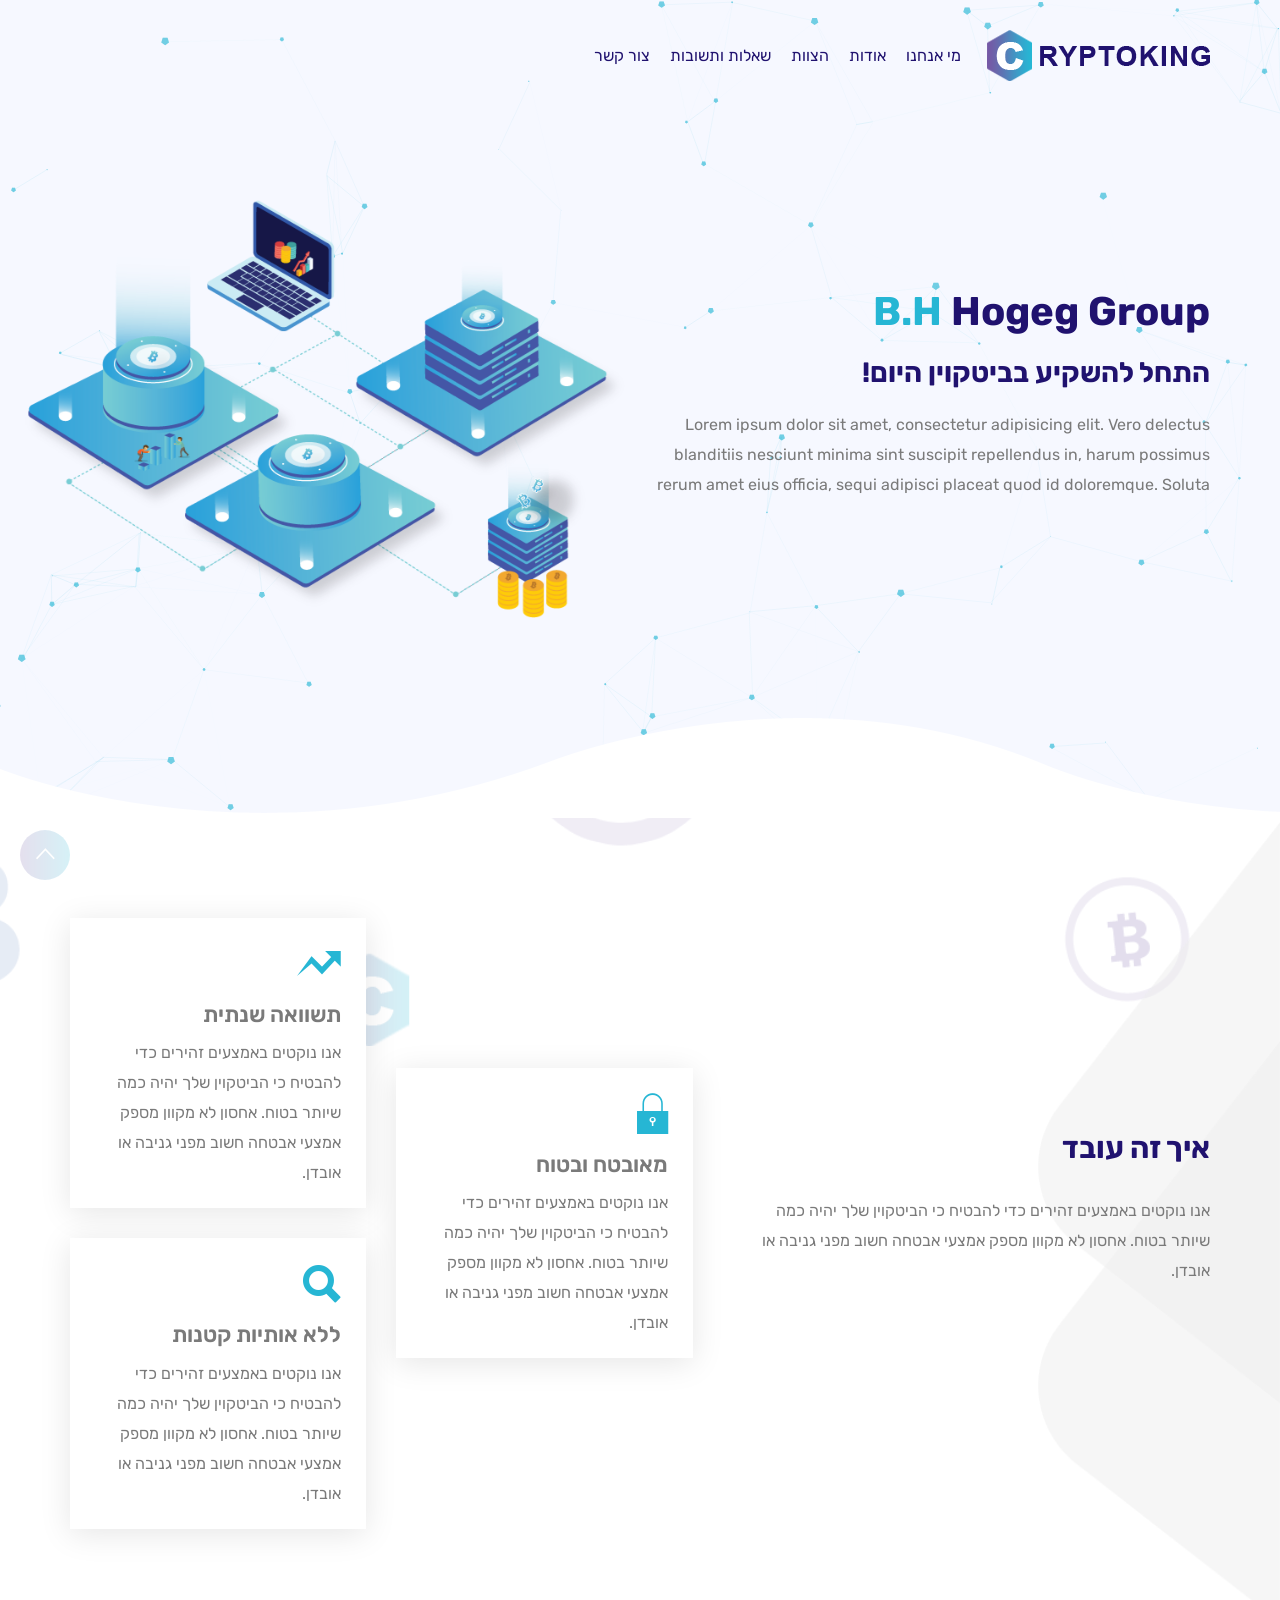
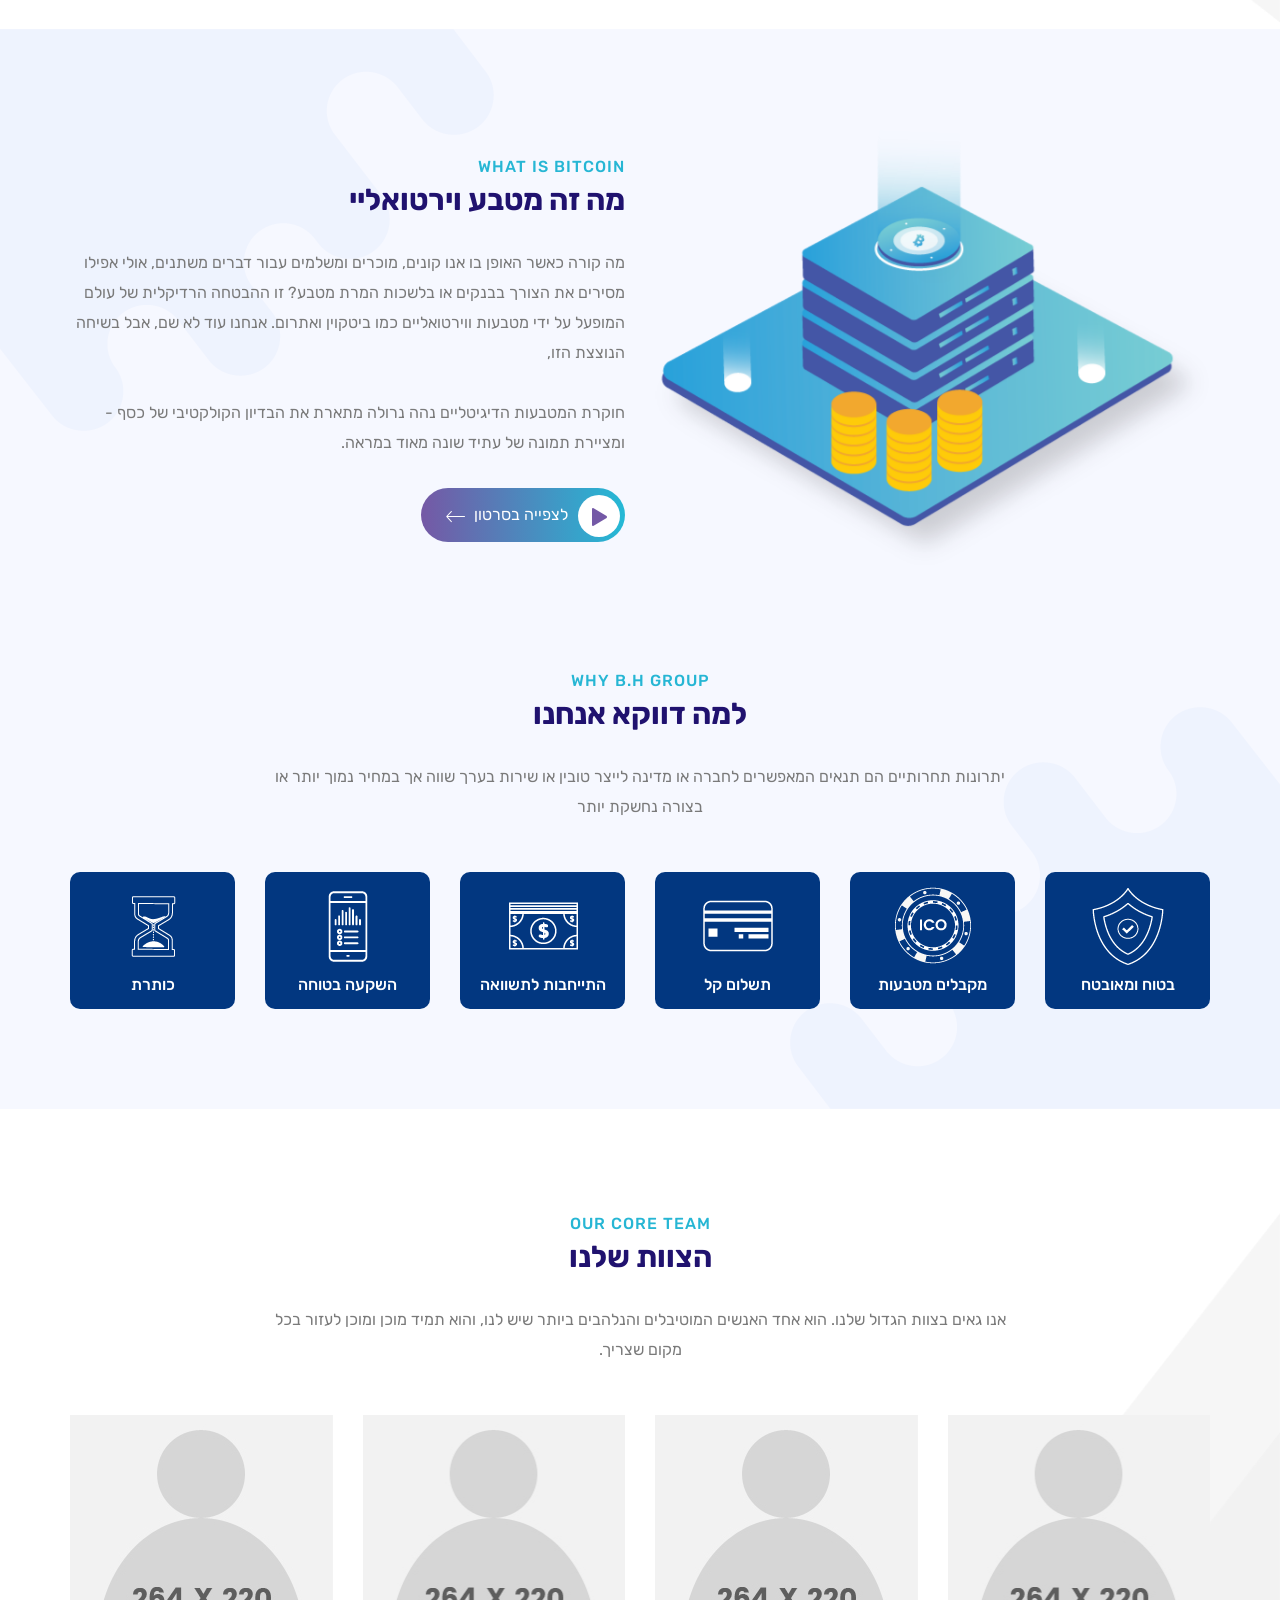
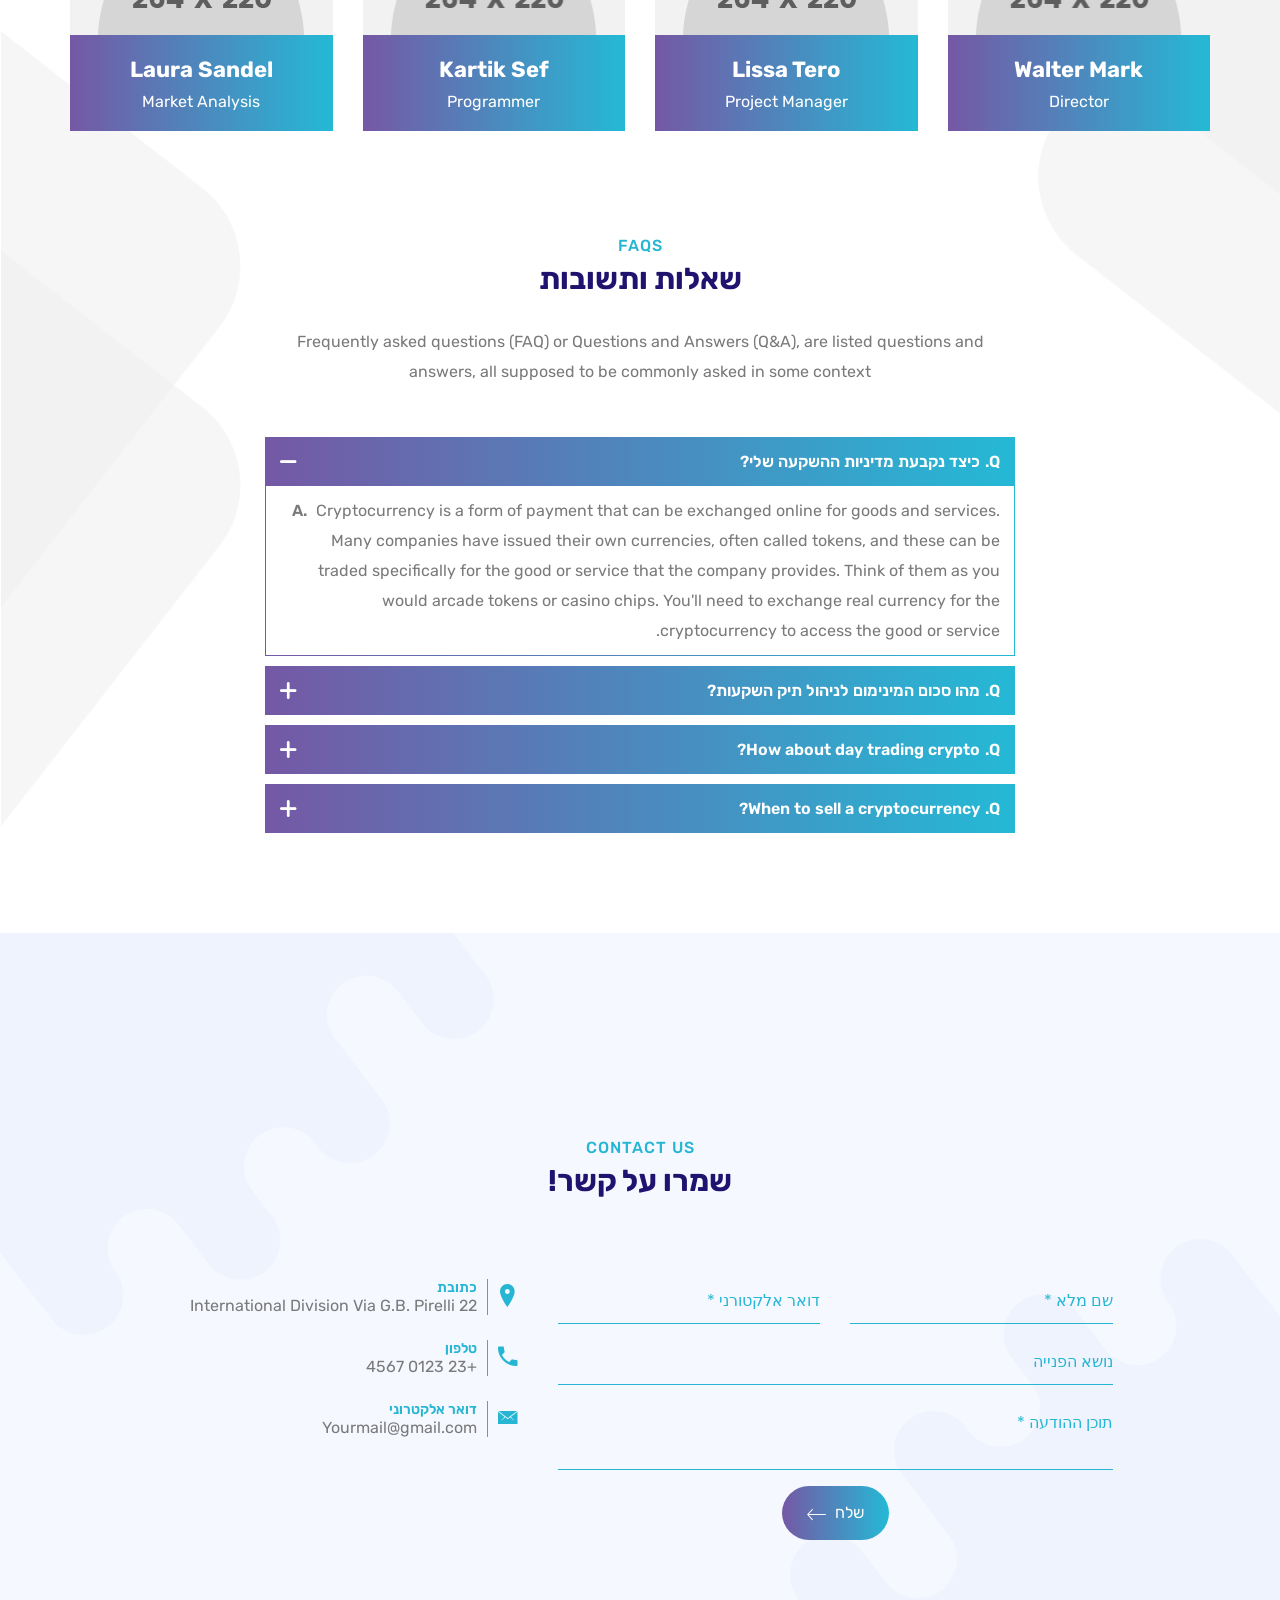
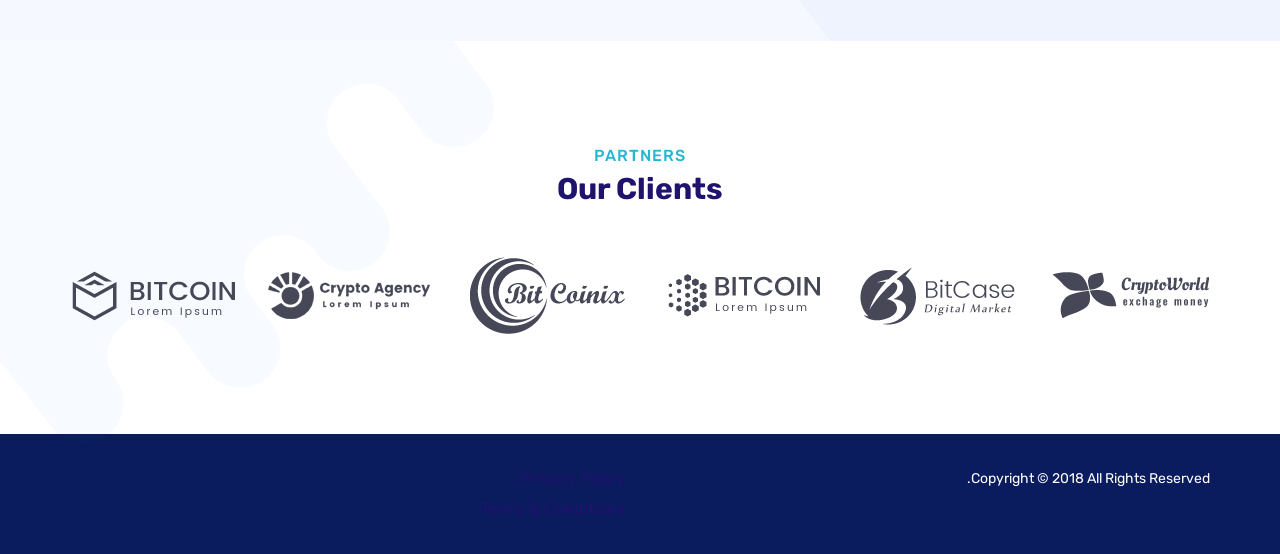
==== index.html @ ae9043b5 "first commit" ====
<!DOCTYPE html>
<html lang="en">
  <head>
    <!-- Meta -->
    <meta charset="utf-8" />
    <meta http-equiv="X-UA-Compatible" content="IE=edge" />
    <meta name="viewport" content="width=device-width, initial-scale=1" />
    <!-- SITE TITLE -->
    <title>B.H Hogeg Group</title>
    <!-- Favicon Icon -->
    <link rel="shortcut icon" type="image/x-icon" href="assets/images/favicon.png" />
    <!-- Animation CSS -->
    <link rel="stylesheet" href="assets/css/animate.css" />
    <!-- Latest Bootstrap min CSS -->
    <link rel="stylesheet" href="assets/bootstrap/css/bootstrap.min.css" />
    <link rel="stylesheet" href="assets/bootstrap/css/bootstrap-grid.min.css" />
    <link rel="stylesheet" href="assets/bootstrap/css/bootstrap-reboot.min.css" />
    <!-- Google Font -->
    <link href="https://fonts.googleapis.com/css?family=Poppins:100,200,300,400,500,600,700,800,900" rel="stylesheet" />
    <link href="https://fonts.googleapis.com/css?family=Rubik:400,500,700&display=swap" rel="stylesheet">

    <!-- Font Awesome CSS -->
    <link rel="stylesheet" href="assets/css/ionicons.min.css" />
    <!--- owl carousel CSS-->
    <link rel="stylesheet" href="assets/owlcarousel/css/owl.carousel.min.css" />
    <link rel="stylesheet" href="assets/owlcarousel/css/owl.theme.css" />
    <!-- Magnific Popup CSS -->
    <link rel="stylesheet" href="assets/css/magnific-popup.css" />
    <!-- Style CSS -->
    <link rel="stylesheet" href="assets/css/style.css" />
    <!-- RTL CSS -->
    <link rel="stylesheet" href="assets/css/rtl-style.css" />
    <link rel="stylesheet" href="assets/css/responsive.css" />
    <!-- Color CSS -->
    <link rel="stylesheet" href="assets/color/theme.css" />
  </head>

  <body class="v_light" data-spy="scroll" data-offset="110">
    <!-- LOADER -->
    <div class="preloader">
      <div id="g-spinner" class="loading">
        <div class="circle c1"></div>
        <div class="circle c2"></div>
        <div class="circle c3"></div>
        <div class="circle c4"></div>
      </div>
    </div>
    <!-- END LOADER -->

    <!-- START HEADER -->
    <header class="header_wrap fixed-top">
      <div class="container">
        <nav class="navbar navbar-expand-lg">
          <a class="navbar-brand page-scroll animation" href="#home" data-animation="fadeInLeft" data-animation-delay="0.8s">
            <img class="logo_light" src="assets/images/logo.png" alt="logo" />
            <img class="logo_dark" src="assets/images/logo_dark.png" alt="logo" />
          </a>
          <button
            class="navbar-toggler animation"
            data-animation="fadeInRight"
            data-animation-delay="1.2s"
            type="button"
            data-toggle="collapse"
            data-target="#navbarSupportedContent"
            aria-controls="navbarSupportedContent"
            aria-expanded="false"
            aria-label="Toggle navigation"
          >
            <span class="ion-android-menu"></span>
          </button>

          <div class="collapse navbar-collapse justify-content-start" id="navbarSupportedContent">
            <ul class="navbar-nav animation" data-animation="fadeInDown" data-animation-delay="1.2s">
              <li><a class="nav-link page-scroll" href="#how_it_work">מי אנחנו</a></li>
              <li><a class="nav-link page-scroll" href="#about">אודות</a></li>
              <li><a class="nav-link page-scroll" href="#team">הצוות</a></li>
              <li><a class="nav-link page-scroll" href="#faq">שאלות ותשובות</a></li>
              <li><a class="nav-link page-scroll" href="#contact">צור קשר</a></li>
            </ul>
          </div>
        </nav>
      </div>
    </header>
    <!-- START HEADER -->

    <!-- START SECTION BANNER -->
    <section id="home" class="banner_section section_light_bg">
      <div id="banner_bg_effect" class="banner_effect"></div>
      <div class="container">
        <div class="row align-items-center">
          <div class="col-lg-6 col-md-12 col-sm-12 order-lg-first text_md_center">
            <div class="banner_text">
              <h1 class="animation" data-animation="fadeInUp" data-animation-delay="1.5s"><span>B.H</span> Hogeg Group</h1>
              <h3 class="animation" data-animation="fadeInUp" data-animation-delay="1.6s">התחל להשקיע בביטקוין היום!</h3>
              <p class="animation" data-animation="fadeInUp" data-animation-delay="1.7s">
                Lorem ipsum dolor sit amet, consectetur adipisicing elit. Vero delectus blanditiis nesciunt minima sint suscipit repellendus in, harum possimus rerum amet eius officia, sequi adipisci placeat quod id doloremque. Soluta
              </p>
            </div>
          </div>
          <div class="col-lg-6 col-md-12 col-sm-12 order-first">
            <div class="banner_image_right res_md_mb_50 res_xs_mb_30 animation" data-animation="fadeInRight" data-animation-delay="1.5s">
              <img src="assets/images/banner_vector.png" alt="banner_vector" />
            </div>
          </div>
        </div>
      </div>
      <div class="section_wave" style="background-image:url('assets/images/banner_wave.png');"></div>
    </section>
    <!-- END SECTION BANNER -->

    <!-- START SECTION HOW IT WORK -->
    <section id="how_it_work" class="how_work" data-parallax="scroll" data-image-src="assets/images/how_it_work_bg.png">
      <div class="container">
        <div class="row align-items-center">
          <div class="col-lg-5 col-md-12 col-sm-12">
            <div class="title_dark">
              <h2 class="animation" data-animation="fadeInUp" data-animation-delay="0.1s">איך זה עובד</h2>
              <p class="animation" data-animation="fadeInUp" data-animation-delay="0.2s">
                אנו נוקטים באמצעים זהירים כדי להבטיח כי הביטקוין שלך יהיה כמה שיותר בטוח. אחסון לא מקוון מספק אמצעי אבטחה חשוב מפני גניבה או אובדן.                </p>
            </p>
            </div>
          </div>
          <div class="col-lg-7 col-md-12 col-sm-12">
            <div class="work_box animation" data-animation="fadeInUp" data-animation-delay="0.4s">
              <div class="box_inner">
                <i class="ion-arrow-graph-up-right"></i>
                <h4>תשוואה שנתית</h4>
                <p>
                    אנו נוקטים באמצעים זהירים כדי להבטיח כי הביטקוין שלך יהיה כמה שיותר בטוח. אחסון לא מקוון מספק אמצעי אבטחה חשוב מפני גניבה או אובדן.                </p>
                </p>
              </div>
            </div>
            <div class="work_box animation" data-animation="fadeInUp" data-animation-delay="0.5s">
              <div class="box_inner">
                <i class="ion-ios-locked"></i>
                <h4> מאובטח ובטוח </h4>
                <p>
                    אנו נוקטים באמצעים זהירים כדי להבטיח כי הביטקוין שלך יהיה כמה שיותר בטוח. אחסון לא מקוון מספק אמצעי אבטחה חשוב מפני גניבה או אובדן.                </p>
              </div>
            </div>
            <div class="work_box animation" data-animation="fadeInUp" data-animation-delay="0.6s">
              <div class="box_inner">
                <i class="ion-search"></i>
                <h4>ללא אותיות קטנות</h4>
                <p>
                    אנו נוקטים באמצעים זהירים כדי להבטיח כי הביטקוין שלך יהיה כמה שיותר בטוח. אחסון לא מקוון מספק אמצעי אבטחה חשוב מפני גניבה או אובדן.                </p>
                </p>
              </div>
            </div>
          </div>
        </div>
      </div>
      <div class="shape shap1"></div>
    </section>
    <!-- END SECTION HOW IT WORK -->

    <!-- START SECTION ABOUT US -->
    <section id="about" class="section_light_bg">
      <div class="container">
        <div class="row align-items-center">
          <div class="col-lg-6 col-md-6 col-sm-12">
            <div class="animation res_sm_mb_30" data-animation="fadeInLeft" data-animation-delay="0.1s">
              <img src="assets/images/about_img.png" alt="aboutimg" />
            </div>
          </div>
          <div class="col-lg-6 col-md-6 col-sm-12">
            <div class="title_dark">
              <span class="animation" data-animation="fadeInUp" data-animation-delay="0.2s">What is Bitcoin</span>
              <h2 class="animation" data-animation="fadeInUp" data-animation-delay="0.3s">מה זה מטבע וירטואליי</h2>
              <p class="animation" data-animation="fadeInUp" data-animation-delay="0.4s">
                מה קורה כאשר האופן בו אנו קונים, מוכרים ומשלמים עבור דברים משתנים, אולי אפילו מסירים את הצורך בבנקים או בלשכות המרת מטבע? זו ההבטחה הרדיקלית של עולם המופעל על ידי מטבעות ווירטואליים כמו ביטקוין ואתרום. אנחנו עוד לא שם, אבל בשיחה הנוצצת הזו, 
                 <p class="animation" data-animation="fadeInUp" data-animation-delay="0.5s">
                    חוקרת המטבעות הדיגיטליים נהה נרולה מתארת ​​את הבדיון הקולקטיבי של כסף - ומציירת תמונה של עתיד שונה מאוד במראה.
                </p>
            </div>
            <a href="https://www.youtube.com/watch?v=pPgd7Hj3ABQ" class="btn btn-default video animation" data-animation="fadeInUp" data-animation-delay="0.6s"><span class="ion-play"></span>לצפייה בסרטון <i class="ion-ios-arrow-thin-right"></i></a>
          </div>
        </div>
        <div class="divider large_divider"></div>
        <div class="row text-center">
          <div class="col-lg-8 col-md-12 offset-lg-2">
            <div class="title_dark">
              <span class="animation" data-animation="fadeInUp" data-animation-delay="0.1s">Why B.H Group</span>
              <h2 class="animation" data-animation="fadeInUp" data-animation-delay="0.2s">למה דווקא אנחנו</h2>
              <p class="animation" data-animation="fadeInUp" data-animation-delay="0.3s">
                יתרונות תחרותיים הם תנאים המאפשרים לחברה או מדינה לייצר טובין או שירות בערך שווה אך במחיר נמוך יותר או בצורה נחשקת יותר
            </p>
            </div>
          </div>
        </div>
        <div class="row text-center small_space benefit_wrap">
          <div class="col-lg-2 col-md-4 col-6">
            <div class="benefit_box animation" data-animation="fadeInUp" data-animation-delay="0.1s">
              <img src="assets/images/secure.png" alt="secure" />
              <h6>בטוח ומאובטח</h6>
            </div>
          </div>
          <div class="col-lg-2 col-md-4 col-6">
            <div class="benefit_box animation" data-animation="fadeInUp" data-animation-delay="0.2s">
              <img src="assets/images/token.png" alt="token" />
              <h6>מקבלים מטבעות</h6>
            </div>
          </div>
          <div class="col-lg-2 col-md-4 col-6">
            <div class="benefit_box animation" data-animation="fadeInUp" data-animation-delay="0.3s">
              <img src="assets/images/payment.png" alt="payment" />
              <h6>תשלום קל</h6>
            </div>
          </div>
          <div class="col-lg-2 col-md-4 col-6">
            <div class="benefit_box animation" data-animation="fadeInUp" data-animation-delay="0.4s">
              <img src="assets/images/case.png" alt="case" />
              <h6>התייחבות לתשוואה</h6>
            </div>
          </div>
          <div class="col-lg-2 col-md-4 col-6">
            <div class="benefit_box animation" data-animation="fadeInUp" data-animation-delay="0.5s">
              <img src="assets/images/app.png" alt="app" />
              <h6>השקעה בטוחה</h6>
            </div>
          </div>
          <div class="col-lg-2 col-md-4 col-6">
            <div class="benefit_box animation" data-animation="fadeInUp" data-animation-delay="0.6s">
              <img src="assets/images/dilution.png" alt="dilution" />
              <h6>כותרת</h6>
            </div>
          </div>
        </div>
      </div>
      <div class="rounded_shape light_rounded_shape1"></div>
      <div class="rounded_shape light_rounded_shape2"></div>
    </section>
    <!-- END SECTION ABOUT US -->

    <!-- START SECTION TEAM -->
    <section id="team" class="team_wrap" data-parallax="scroll" data-image-src="assets/images/team_bg.png">
      <div class="container">
        <div class="row text-center">
          <div class="col-lg-8 col-md-12 offset-lg-2">
            <div class="title_dark">
              <span class="animation" data-animation="fadeInUp" data-animation-delay="0.1s">Our Core Team</span>
              <h2 class="animation" data-animation="fadeInUp" data-animation-delay="0.2s">הצוות שלנו</h2>
              <p class="animation" data-animation="fadeInUp" data-animation-delay="0.3s">
                אנו גאים בצוות הגדול שלנו. הוא אחד האנשים המוטיבלים והנלהבים ביותר שיש לנו, והוא תמיד מוכן ומוכן לעזור בכל מקום שצריך.                </p>
            </div>
          </div>
        </div>
        <div class="row small_space">
          <div class="col-lg-3 col-md-6 col-sm-6 res_md_mb_30">
            <div class="team_box animation" data-animation="fadeInUp" data-animation-delay="0.05s">
              <div class="team_img text-center">
                <img src="assets/images/user_img.jpg" alt="user_img" />
                <div class="social_team list_none">
                  <ul>
                    <li>
                      <a href="#"><i class="ion-social-facebook"></i></a>
                    </li>
                    <li>
                      <a href="#"><i class="ion-social-twitter"></i></a>
                    </li>
                    <li>
                      <a href="#"><i class="ion-social-instagram-outline"></i></a>
                    </li>
                    <li>
                      <a href="#"><i class="ion-social-googleplus"></i></a>
                    </li>
                  </ul>
                </div>
              </div>
              <div class="team_info gradient_box text-center">
                <h4><a href="#team1" class="content-popup">Walter Mark</a></h4>
                <p>Director</p>
              </div>
              <div id="team1" class="team_pop mfp-hide">
                <div class="row m-0">
                  <div class="col-md-6"><img class="w-100 pt-3 pb-3" src="assets/images/user_img-lg.jpg" alt="user_img-lg" /></div>
                  <div class="col-md-6">
                    <div class="pt-3 pb-3">
                      <div class="title_dark">
                        <span>Director</span>
                        <h2>Walter Mark</h2>
                      </div>
                      <div class="social_single_team list_none">
                        <ul>
                          <li>
                            <a href="#"><i class="ion-social-facebook"></i></a>
                          </li>
                          <li>
                            <a href="#"><i class="ion-social-twitter"></i></a>
                          </li>
                          <li>
                            <a href="#"><i class="ion-social-instagram-outline"></i></a>
                          </li>
                          <li>
                            <a href="#"><i class="ion-social-googleplus"></i></a>
                          </li>
                        </ul>
                      </div>
                      <p>
                        Founder of Venus Media Ltd and Owner of leading website for affiliates in the entertainment industry TakeBucks, he is a videographer, photographer and producer with a big number of successful entrepreneurships under his name
                        over the last 18 years.
                      </p>
                    </div>
                  </div>
                </div>
              </div>
            </div>
          </div>
          <div class="col-lg-3 col-md-6 col-sm-6 res_md_mb_30">
            <div class="team_box animation" data-animation="fadeInUp" data-animation-delay="0.4s">
              <div class="team_img text-center">
                <img src="assets/images/user_img.jpg" alt="user_img" />
                <div class="social_team list_none">
                  <ul>
                    <li>
                      <a href="#"><i class="ion-social-facebook"></i></a>
                    </li>
                    <li>
                      <a href="#"><i class="ion-social-twitter"></i></a>
                    </li>
                    <li>
                      <a href="#"><i class="ion-social-instagram-outline"></i></a>
                    </li>
                    <li>
                      <a href="#"><i class="ion-social-googleplus"></i></a>
                    </li>
                  </ul>
                </div>
              </div>
              <div class="team_info gradient_box text-center">
                <h4><a href="#team2" class="content-popup">Lissa Tero</a></h4>
                <p>Project Manager</p>
              </div>
              <div id="team2" class="team_pop mfp-hide">
                <div class="row m-0">
                  <div class="col-md-6"><img class="w-100 pt-3 pb-3" src="assets/images/user_img-lg.jpg" alt="user_img-lg" /></div>
                  <div class="col-md-6">
                    <div class="pt-3 pb-3">
                      <div class="title_dark">
                        <span>Project Manager</span>
                        <h2>Lissa Tero</h2>
                      </div>
                      <div class="social_single_team list_none">
                        <ul>
                          <li>
                            <a href="#"><i class="ion-social-facebook"></i></a>
                          </li>
                          <li>
                            <a href="#"><i class="ion-social-twitter"></i></a>
                          </li>
                          <li>
                            <a href="#"><i class="ion-social-instagram-outline"></i></a>
                          </li>
                          <li>
                            <a href="#"><i class="ion-social-googleplus"></i></a>
                          </li>
                        </ul>
                      </div>
                      <p>
                        Founder of Venus Media Ltd and Owner of leading website for affiliates in the entertainment industry TakeBucks, he is a videographer, photographer and producer with a big number of successful entrepreneurships under his name
                        over the last 18 years.
                      </p>
                    </div>
                  </div>
                </div>
              </div>
            </div>
          </div>
          <div class="col-lg-3 col-md-6 col-sm-6 res_xs_mb_30">
            <div class="team_box animation" data-animation="fadeInUp" data-animation-delay="0.7s">
              <div class="team_img text-center">
                <img src="assets/images/user_img.jpg" alt="user_img" />
                <div class="social_team list_none">
                  <ul>
                    <li>
                      <a href="#"><i class="ion-social-facebook"></i></a>
                    </li>
                    <li>
                      <a href="#"><i class="ion-social-twitter"></i></a>
                    </li>
                    <li>
                      <a href="#"><i class="ion-social-instagram-outline"></i></a>
                    </li>
                    <li>
                      <a href="#"><i class="ion-social-googleplus"></i></a>
                    </li>
                  </ul>
                </div>
              </div>
              <div class="team_info gradient_box text-center">
                <h4><a href="#team3" class="content-popup">Kartik Sef</a></h4>
                <p>Programmer</p>
              </div>
              <div id="team3" class="team_pop mfp-hide">
                <div class="row m-0">
                  <div class="col-md-6"><img class="w-100 pt-3 pb-3" src="assets/images/user_img-lg.jpg" alt="user_img-lg" /></div>
                  <div class="col-md-6">
                    <div class="pt-3 pb-3">
                      <div class="title_dark">
                        <span>Programmer</span>
                        <h2>Kartik Sef</h2>
                      </div>
                      <div class="social_single_team list_none">
                        <ul>
                          <li>
                            <a href="#"><i class="ion-social-facebook"></i></a>
                          </li>
                          <li>
                            <a href="#"><i class="ion-social-twitter"></i></a>
                          </li>
                          <li>
                            <a href="#"><i class="ion-social-instagram-outline"></i></a>
                          </li>
                          <li>
                            <a href="#"><i class="ion-social-googleplus"></i></a>
                          </li>
                        </ul>
                      </div>
                      <p>
                        Founder of Venus Media Ltd and Owner of leading website for affiliates in the entertainment industry TakeBucks, he is a videographer, photographer and producer with a big number of successful entrepreneurships under his name
                        over the last 18 years.
                      </p>
                    </div>
                  </div>
                </div>
              </div>
            </div>
          </div>
          <div class="col-lg-3 col-md-6 col-sm-6">
            <div class="team_box animation" data-animation="fadeInUp" data-animation-delay="1s">
              <div class="team_img text-center">
                <img src="assets/images/user_img.jpg" alt="user_img" />
                <div class="social_team list_none">
                  <ul>
                    <li>
                      <a href="#"><i class="ion-social-facebook"></i></a>
                    </li>
                    <li>
                      <a href="#"><i class="ion-social-twitter"></i></a>
                    </li>
                    <li>
                      <a href="#"><i class="ion-social-instagram-outline"></i></a>
                    </li>
                    <li>
                      <a href="#"><i class="ion-social-googleplus"></i></a>
                    </li>
                  </ul>
                </div>
              </div>
              <div class="team_info gradient_box text-center">
                <h4><a href="#team4" class="content-popup">Laura Sandel</a></h4>
                <p>Market Analysis</p>
              </div>
              <div id="team4" class="team_pop mfp-hide">
                <div class="row m-0">
                  <div class="col-md-6"><img class="w-100 pt-3 pb-3" src="assets/images/user_img-lg.jpg" alt="user_img-lg" /></div>
                  <div class="col-md-6">
                    <div class="pt-3 pb-3">
                      <div class="title_dark">
                        <span>Market Analysis</span>
                        <h2>Laura Sandel</h2>
                      </div>
                      <div class="social_single_team list_none">
                        <ul>
                          <li>
                            <a href="#"><i class="ion-social-facebook"></i></a>
                          </li>
                          <li>
                            <a href="#"><i class="ion-social-twitter"></i></a>
                          </li>
                          <li>
                            <a href="#"><i class="ion-social-instagram-outline"></i></a>
                          </li>
                          <li>
                            <a href="#"><i class="ion-social-googleplus"></i></a>
                          </li>
                        </ul>
                      </div>
                      <p>
                        Founder of Venus Media Ltd and Owner of leading website for affiliates in the entertainment industry TakeBucks, he is a videographer, photographer and producer with a big number of successful entrepreneurships under his name
                        over the last 18 years.
                      </p>
                    </div>
                  </div>
                </div>
              </div>
            </div>
          </div>
        </div>

        <div id="faq">
          <div class="divider large_divider"></div>
          <div class="row text-center">
            <div class="col-lg-8 col-md-12 offset-lg-2">
              <div class="title_dark">
                <span class="animation" data-animation="fadeInUp" data-animation-delay="0.1s">FAQs</span>
                <h2 class="animation" data-animation="fadeInUp" data-animation-delay="0.2s">שאלות ותשובות</h2>
                <p class="animation" data-animation="fadeInUp" data-animation-delay="0.3s">Frequently asked questions (FAQ) or Questions and Answers (Q&A), are listed questions and answers, all supposed to be commonly asked in some context</p>
              </div>
            </div>
          </div>
          <div class="row small_space">
            <div class="col-lg-8 col-md-12 offset-lg-2">
              <div id="accordion" class="faq_content">
                <div class="card animation" data-animation="fadeInUp" data-animation-delay="0.1s">
                  <div class="card-header" id="headingOne">
                    <h6 class="mb-0"><a data-toggle="collapse" class="gradient_box" href="#collapseOne" aria-expanded="true" aria-controls="collapseOne">כיצד נקבעת מדיניות ההשקעה שלי?</a></h6>
                  </div>
                  <div id="collapseOne" class="collapse show" aria-labelledby="headingOne" data-parent="#accordion">
                    <div class="card-body gradient_box">
                      Cryptocurrency is a form of payment that can be exchanged online for goods and services. Many companies have issued their own currencies, often called tokens, and these can be traded specifically for the good or service that the
                      company provides. Think of them as you would arcade tokens or casino chips. You'll need to exchange real currency for the cryptocurrency to access the good or service.
                    </div>
                  </div>
                </div>
                <div class="card animation" data-animation="fadeInUp" data-animation-delay="0.2s">
                  <div class="card-header" id="headingTwo">
                    <h6 class="mb-0"><a class="collapsed gradient_box" data-toggle="collapse" href="#collapseTwo" aria-expanded="false" aria-controls="collapseTwo">מהו סכום המינימום לניהול תיק השקעות?</a></h6>
                  </div>
                  <div id="collapseTwo" class="collapse" aria-labelledby="headingTwo" data-parent="#accordion">
                    <div class="card-body gradient_box">
                      The best cryptocurrency to buy is one we are willing to hold onto even if it goes down. For example, I believe in Steem enough that I am willing to hold it even if it goes down 99% and would start buying more of it if the price
                      dropped.
                    </div>
                  </div>
                </div>
                <div class="card animation" data-animation="fadeInUp" data-animation-delay="0.3s">
                  <div class="card-header" id="headingThree">
                    <h6 class="mb-0"><a class="collapsed gradient_box" data-toggle="collapse" href="#collapseThree" aria-expanded="false" aria-controls="collapseThree">How about day trading crypto?</a></h6>
                  </div>
                  <div id="collapseThree" class="collapse" aria-labelledby="headingThree" data-parent="#accordion">
                    <div class="card-body gradient_box">
                      While profits are possible trading cryptocurrencies, so are losses. My first year involved me spending hundreds of hours trading Bitcoin with a result of losing over $5,000 with nothing to show for it. Simply trading digital
                      currencies is very similar to gambling because no one really knows what is going to happen next although anyone can guess! While I was lucky to do nothing expect lose money when I started, the worst thing that can happen is to
                      get lucky right away and get a big ego about what an amazing cryptocurrency trader we are.
                    </div>
                  </div>
                </div>
                <div class="card animation" data-animation="fadeInUp" data-animation-delay="0.4s">
                  <div class="card-header" id="headingFour">
                    <h6 class="mb-0"><a class="collapsed gradient_box" data-toggle="collapse" href="#collapseFour" aria-expanded="false" aria-controls="collapseFour">When to sell a cryptocurrency?</a></h6>
                  </div>
                  <div id="collapseFour" class="collapse" aria-labelledby="headingFour" data-parent="#accordion">
                    <div class="card-body gradient_box">
                      Before Steem I was all in an another altcoin and really excited about it. When I first bought the price was low and made payments to me every week just for holding it. As I tried to participate in the community over the next
                      several months, I was consistently met with a mix of excitement and hostility. When I began talking openly about this, the negative emotions won over in the community and in me. Originally I had invested and been happy to hold
                      no matter what the price which quickly went up after I bought it.
                    </div>
                  </div>
                </div>
              </div>
            </div>
          </div>
        </div>
      </div>
      <div class="shape shap1"></div>
      <div class="shape shap2"></div>
    </section>
    <!-- END SECTION TEAM -->

    <!-- START SECTION WHITEPAPER & CONTACT -->
    <section id="whitepaper" class="section_light_bg">
      <div class="container">

        <div id="contact">
          <div class="divider large_divider"></div>
          <div class="row text-center">
            <div class="col-md-12">
              <div class="title_dark">
                <span class="animation" data-animation="fadeInUp" data-animation-delay="0.1s">Contact Us</span>
                <h2 class="animation" data-animation="fadeInUp" data-animation-delay="0.2s">שמרו על קשר!</h2>
              </div>
            </div>
          </div>
          <div class="divider small_divider"></div>
          <div class="row">
            <div class="col-md-7 col-lg-6 offset-lg-1">
              <form method="post" name="enq" class="form_field">
                <div class="row">
                  <div class="form-group col-md-6 animation" data-animation="fadeInUp" data-animation-delay="0.1s">
                    <input type="text" required="required" placeholder="שם מלא *" id="first-name" class="form-control" name="name" />
                  </div>
                  <div class="form-group col-md-6 animation" data-animation="fadeInUp" data-animation-delay="0.2s">
                    <input type="email" required="required" placeholder="דואר אלקטורני *" id="email" class="form-control" name="email" />
                  </div>
                  <div class="form-group col-md-12 animation" data-animation="fadeInUp" data-animation-delay="0.3s">
                    <input type="text" required="required" placeholder="נושא הפנייה" id="subject" class="form-control" name="subject" />
                  </div>
                  <div class="form-group col-md-12 animation" data-animation="fadeInUp" data-animation-delay="0.4s">
                    <textarea required="required" placeholder="תוכן ההודעה *" id="description" class="form-control" name="message" rows="2"></textarea>
                  </div>
                  <div class="col-md-12 text-center animation" data-animation="fadeInUp" data-animation-delay="0.5s">
                    <button type="submit" title="Submit Your Message!" class="btn btn-default" id="submitButton" name="submit" value="Submit">שלח <i class="ion-ios-arrow-thin-right"></i></button>
                  </div>
                  <div class="col-md-12">
                    <div id="alert-msg" class="alert-msg text-center"></div>
                  </div>
                </div>
              </form>
            </div>
            <div class="col-lg-5 col-md-5 res_sm_mt_30">
              <ul class="list_none contact_info mt-margin">
                <li class="input-group-prepend align-items-center animation" data-animation="fadeInUp" data-animation-delay="0.1s">
                  <i class="ion-ios-location"></i>
                  <div class="contact_detail">
                    <span>כתובת</span>
                    <p>22 International Division Via G.B. Pirelli</p>
                  </div>
                </li>
                <li class="input-group-prepend align-items-center animation" data-animation="fadeInUp" data-animation-delay="0.2s">
                  <i class="ion-android-call"></i>
                  <div class="contact_detail">
                    <span>טלפון</span>
                    <p>+23 0123 4567</p>
                  </div>
                </li>
                <li class="input-group-prepend align-items-center animation" data-animation="fadeInUp" data-animation-delay="0.3s">
                  <i class="ion-ios-email"></i>
                  <div class="contact_detail">
                    <span>דואר אלקטרוני</span>
                    <p>Yourmail@gmail.com</p>
                  </div>
                </li>
              </ul>
            </div>
          </div>
        </div>
      </div>
      <div class="rounded_shape light_rounded_shape1"></div>
      <div class="rounded_shape light_rounded_shape2"></div>
    </section>
    <!-- START SECTION WHITEPAPER & CONTACT -->

    <!-- START CLIENTS SECTION -->
    <section class="client_logo">
      <div class="container">
        <div class="row text-center">
          <div class="col-md-12">
            <div class="title_dark">
              <span class="animation" data-animation="fadeInUp" data-animation-delay="0.1s">Partners</span>
              <h2 class="animation" data-animation="fadeInUp" data-animation-delay="0.2s">Our Clients</h2>
            </div>
          </div>
        </div>
        <div class="row align-items-center text_md_center">
          <div class="col-lg-2 col-md-4 col-6">
            <div class="animation" data-animation="fadeInUp" data-animation-delay="0.1s">
              <img src="assets/images/light_client_logo1.png" alt="client_logo1" />
            </div>
          </div>
          <div class="col-lg-2 col-md-4 col-6">
            <div class="animation" data-animation="fadeInUp" data-animation-delay="0.2s">
              <img src="assets/images/light_client_logo2.png" alt="client_logo2" />
            </div>
          </div>
          <div class="col-lg-2 col-md-4 col-6">
            <div class="animation" data-animation="fadeInUp" data-animation-delay="0.3s">
              <img src="assets/images/light_client_logo3.png" alt="client_logo3" />
            </div>
          </div>
          <div class="col-lg-2 col-md-4 col-6">
            <div class="animation" data-animation="fadeInUp" data-animation-delay="0.4s">
              <img src="assets/images/light_client_logo4.png" alt="client_logo4" />
            </div>
          </div>
          <div class="col-lg-2 col-md-4 col-6">
            <div class="animation" data-animation="fadeInUp" data-animation-delay="0.5s">
              <img src="assets/images/light_client_logo5.png" alt="client_logo5" />
            </div>
          </div>
          <div class="col-lg-2 col-md-4 col-6">
            <div class="animation" data-animation="fadeInUp" data-animation-delay="0.6s">
              <img src="assets/images/light_client_logo6.png" alt="client_logo6" />
            </div>
          </div>
        </div>
      </div>
      <div class="rounded_shape light_rounded_shape1"></div>
    </section>

    <!-- END CLIENTS SECTION -->

    <!-- START FOOTER SECTION -->
    <footer>
      <div class="bottom_footer staggered-animation-wrap">
        <div class="container">
          <div class="row">
            <div class="col-md-6">
              <p class="copyright">Copyright © 2018 All Rights Reserved.</p>
            </div>
            <div class="col-md-6">
              <ul class="list_none">
                <li><a href="#">Privacy Policy</a></li>
                <li><a href="#">Terms & Conditions</a></li>
              </ul>
            </div>
          </div>
        </div>
      </div>
    </footer>
    <!-- END FOOTER SECTION -->

    <a href="#" class="scrollup btn-default animation" data-animation="zoomIn" data-animation-delay="0.1s" style="display: none;"><i class="ion-ios-arrow-up"></i></a>

    <!-- Latest jQuery -->
    <script src="assets/js/jquery-1.12.4.min.js"></script>
    <!-- Latest compiled and minified Bootstrap -->
    <script src="assets/bootstrap/js/bootstrap.min.js"></script>
    <!-- owl-carousel min js  -->
    <script src="assets/owlcarousel/js/owl.carousel.min.js"></script>
    <!-- magnific-popup min js  -->
    <script src="assets/js/magnific-popup.min.js"></script>
    <!-- waypoints min js  -->
    <script src="assets/js/waypoints.min.js"></script>
    <!-- parallax js  -->
    <script src="assets/js/parallax.js"></script>
    <!-- countdown js  -->
    <script src="assets/js/jquery.countdown.min.js"></script>
    <!-- particles min js  -->
    <script src="assets/js/particles.min.js"></script>
    <!-- scripts js -->
    <script src="assets/js/scripts.js"></script>
  </body>
</html>
---- assets/css/style.css ----
/*=========================================================
Author       : Bestwebcreator.
Template Name: Cryptoking - Bitcoin & ICO Cryptocurrency Landing Page HTML Template
Version      : 1.5
==============================================================*/

/*=============================================================
    CSS INDEX
    =============================
    01. GENERAL STYLE (body, link color, section-title, overlay, section-padding etc)
    02. HEADER DESIGN
	03. BANNER SECTION
	04. HOW IT WORKS SECTION
	05. ABOUT SECTION
	06. TOKEN SECTION
	07. TIMELINE SECTION
	08. TEAM SECTION
	09. FAQ SECTION
	10. CLIENT SECTION
	11. CONTACT SECTION
	12. FOOTER SECTION
	13. BLOG PAGE
	14. LOGIN PAGE
	15. MOBILE APP SECTION
	16. WHITEPAPER SECTION
*=============================================================*/
  
/*===================================*
  01. GENERAL STYLE
 *===================================*/
@import  url("https://stackpath.bootstrapcdn.com/font-awesome/4.7.0/css/font-awesome.min.css");

body {
	background: #ffffff none repeat scroll 0 0;
    color: #7a7a7a;
    font-family: 'Rubik', sans-serif;
    font-size: 16px;
    font-weight: 400;
    line-height: 30px;
}
html,
body { 
	height: 100%;
}
h1,
h2,
h3,
h4,
h5,
h6 {
	color: #20126f;
}
p {
	color:#7a7a7a;
	margin-bottom:30px;
}
a {
	color: #20126f;
	text-decoration: none;
	-webkit-transition: all 0.5s ease;
	transition: all .5s ease;
}
a:hover {
	color: #26b6d4;
	text-decoration: none;
	transition: all .5s ease;
}
a:focus {
	outline: none;
	text-decoration: none;
}
img {
	max-width: 100%;
}
ul,
li {
	margin: 0;
	padding: 0;
}
.form-control::-webkit-input-placeholder {
	color: #7ab9ff;
	font-weight: 400;
	font-family: 'Poppins', sans-serif;
}
.form-control:-moz-placeholder {
	color: #7ab9ff;
	font-weight: 400;
	font-family: 'Poppins', sans-serif;
}
.form-control::-moz-placeholder {
	color: #7ab9ff;
	font-weight: 400;
	font-family: 'Poppins', sans-serif;
}
.form-control:-ms-input-placeholder {
	color: #7ab9ff;
	font-weight: 400;
	font-family: 'Poppins', sans-serif;
}
fieldset {
	border: 0 none;
	margin: 0 auto;
	padding: 0;
}
section {
	padding: 100px 0;
	position:relative;
}
.no-padding { 
	padding: 0
}
section.small_pt {
	padding-top: 50px;
}
section.small_pb {
	padding-bottom: 50px;
}
.list_none li {
	list-style:none;
}
input {
	border: 0;
	padding: 10px 20px;
	width: 100%;
}
button {
	background: -webkit-linear-gradient(left, rgba(117,88,165,1) 0%,rgba(37,184,213,1) 99%);
	background: linear-gradient(to right, rgba(117,88,165,1) 0%,rgba(37,184,213,1) 99%);
	border: 0;
	border-radius: 40px;
	color: #ffffff;
	cursor: pointer;
	padding: 10px 20px;
	text-transform: uppercase;
	transition: all 0.5s ease 0s;
}
button:hover {
	color:#fff;
}
button:focus {
	outline:none;
}
.title_light h2, 
.title_dark h2{
	font-size: 30px;
	font-weight: bold;
	margin-bottom: 30px;
	text-transform: capitalize;
}
.title_light span, 
.title_dark span {
	color: #7ab9ff;
	display: block;
	font-weight: 500;
	letter-spacing: 1px;
	text-transform: uppercase;
}
.title_light h2,
.title_light p {
	color:#fff;
}
.divider {
	clear:both;
	display:block;
	height:20px;
}
.bg_blue_dark {
	background-color :#0d2476;
}
.bg_black_dark {
	background-color :#080b1f;
}
.bg_blue {
	background-color :#142bac;
}
.bg_blue_dark_pro {
	background-color: #041b9c;
}
.large_divider {
	height:100px;
}
.small_divider {
	height:50px;
}
.small_space {
	margin-top:20px;
}
.large_space {
	margin-top: 50px;
}
.container {
    position: relative;
    z-index: 5;
}
.animation,
.staggered-animation {
	visibility: hidden;
}

.v_light .title_light span, 
.v_light .title_dark span {
	color: #26b6d4;
}
.v_light .form-control::-webkit-input-placeholder {
	color: #26b6d4;
}
.v_light .form-control:-moz-placeholder {
	color: #26b6d4;
}
.v_light .form-control::-moz-placeholder {
	color: #26b6d4;
}
.v_light .form-control:-ms-input-placeholder {
	color: #26b6d4;
}
.v_dark .title_light span, 
.v_dark .title_dark span,
.v_dark_light .title_light span, 
.v_dark_light .title_dark span {
	color: #26b6d4;
}
.v_dark_light .title_dark h2 {
	color: #1a1c34;
}

/*START LOADER DESIGN*/
.preloader {
	background-color: #0d469f;
	bottom: 0;
	left: 0;
	position: fixed;
	right: 0;
	top: 0;
	vertical-align: middle;
	z-index: 99999;
}
#g-spinner {
	position:relative;
	margin:0 auto;
	height:150px;
	margin: -100px auto 0;
	top: 50%;
	width:150px;
	border-radius:50%;
	opacity:0;
	-ms-filter:"progid:DXImageTransform.Microsoft.Alpha(Opacity=0)"
}
#g-spinner.loading {
	opacity:1;
	-ms-filter:"progid:DXImageTransform.Microsoft.Alpha(Opacity=100)";
	-webkit-transition:1s ease-in-out all;
	transition:1s ease-in-out all;
	-webkit-animation:rotate 2s cubic-bezier(.465, .183, .153, .946) infinite;
	animation:rotate 2s cubic-bezier(.465, .183, .153, .946) infinite
}
#g-spinner>.circle {
	position:absolute;
	height:30px;
	width:30px;
	border-radius:50%
}
#g-spinner.loading>.circle.c1 {
	left:60px;
	top:5px;
	background:#26B6D4;
	-webkit-animation:c1Center 4s cubic-bezier(.645, .045, .355, 1) infinite;
	animation:c1Center 4s cubic-bezier(.645, .045, .355, 1) infinite
}
#g-spinner.loading>.circle.c2 {
	left:5px;
	top:60px;
	background:#C61664;
	-webkit-animation:c2Center 4s cubic-bezier(.645, .045, .355, 1) infinite;
	animation:c2Center 4s cubic-bezier(.645, .045, .355, 1) infinite
}
#g-spinner.loading>.circle.c3 {
	left:60px;
	bottom:5px;
	background:#fbbd06;
	-webkit-animation:c3Center 4s cubic-bezier(.645, .045, .355, 1) infinite;
	animation:c3Center 4s cubic-bezier(.645, .045, .355, 1) infinite
}
#g-spinner.loading>.circle.c4 {
	right:5px;
	top:60px;
	background:#ea4436;
	-webkit-animation:c4Center 4s cubic-bezier(.645, .045, .355, 1) infinite;
	animation:c4Center 4s cubic-bezier(.645, .045, .355, 1) infinite
}
@-webkit-keyframes rotate {
	from {
	-webkit-transform:rotate(0deg);
	transform:rotate(0deg)
}
to {
	-webkit-transform:rotate(360deg);
	transform:rotate(360deg)
}
}
@keyframes rotate {
	from {
	-webkit-transform:rotate(0deg);
	transform:rotate(0deg)
}
to {
	-webkit-transform:rotate(360deg);
	transform:rotate(360deg)
}
}
@-webkit-keyframes c1Center {
0% {
	top:5px;
	background:#26B6D4
}
24% {
	background:#26B6D4
}
24% {
	background:#26B6D4
}
25% {
	background:#fbbd06;
	top:60px
}
50% {
	background:#fbbd06;
	top:5px
}
55% {
	background:#fbbd06;
	top:5px
}
74% {
	background:#fbbd06
}
75% {
	background:#26B6D4;
	top:60px
}
100% {
	background:#26B6D4;
	top:5px
}
}
@keyframes c1Center {
0% {
	top:5px;
	background:#26B6D4
}
24% {
	background:#26B6D4
}
24% {
	background:#26B6D4
}
25% {
	background:#fbbd06;
	top:60px
}
50% {
	background:#fbbd06;
	top:5px
}
55% {
	background:#fbbd06;
	top:5px
}
74% {
	background:#fbbd06
}
75% {
	background:#26B6D4;
	top:60px
}
100% {
	background:#26B6D4;
	top:5px
}
}
@-webkit-keyframes c2Center {
0% {
	background:#C61664;
	left:5px
}
24% {
	background:#C61664
}
25% {
	background:#ea4436;
	left:60px
}
50% {
	background:#ea4436;
	left:5px
}
55% {
	background:#ea4436;
	left:5px
}
74% {
	background:#ea4436
}
75% {
	background:#C61664;
	left:60px
}
100% {
	background:#C61664;
	left:5px
}
}
@keyframes c2Center {
0% {
	background:#C61664;
	left:5px
}
24% {
	background:#C61664
}
25% {
	background:#ea4436;
	left:60px
}
50% {
	background:#ea4436;
	left:5px
}
55% {
	background:#ea4436;
	left:5px
}
74% {
	background:#ea4436
}
75% {
	background:#C61664;
	left:60px
}
100% {
	background:#C61664;
	left:5px
}
}
@-webkit-keyframes c3Center {
0% {
	background:#fbbd06;
	bottom:5px
}
24% {
	background:#fbbd06
}
25% {
	background:#26B6D4;
	bottom:60px
}
50% {
	background:#26B6D4;
	bottom:5px
}
55% {
	background:#26B6D4;
	bottom:5px
}
74% {
	background:#26B6D4
}
75% {
	background:#fbbd06;
	bottom:60px
}
100% {
	background:#fbbd06;
	bottom:5px
}
}
@keyframes c3Center {
0% {
	background:#fbbd06;
	bottom:5px
}
24% {
	background:#fbbd06
}
25% {
	background:#26B6D4;
	bottom:60px
}
50% {
	background:#26B6D4;
	bottom:5px
}
55% {
	background:#26B6D4;
	bottom:5px
}
74% {
	background:#26B6D4
}
75% {
	background:#fbbd06;
	bottom:60px
}
100% {
	background:#fbbd06;
	bottom:5px
}
}
@-webkit-keyframes c4Center {
0% {
	background:#ea4436;
	right:5px
}
24% {
	background:#ea4436
}
25% {
	background:#C61664;
	right:60px
}
50% {
	background:#C61664;
	right:5px
}
55% {
	background:#C61664;
	right:5px
}
74% {
	background:#C61664
}
75% {
	background:#ea4436;
	right:60px
}
100% {
	background:#ea4436;
	right:5px
}
}
@keyframes c4Center {
0% {
	background:#ea4436;
	right:5px
}
24% {
	background:#ea4436
}
25% {
	background:#C61664;
	right:60px
}
50% {
	background:#C61664;
	right:5px
}
55% {
	background:#C61664;
	right:5px
}
74% {
	background:#C61664
}
75% {
	background:#ea4436;
	right:60px
}
100% {
	background:#ea4436;
	right:5px
}
}

.v_light .preloader {
	background-color: #f6f8ff;
}
.v_dark .preloader,
.v_dark_light .preloader {
	background-color: #0c0e28;
}
.v_blue_pro .preloader {
	background-color: #00137d;
}
 
/*END PRELOADER DESIGN*/

/* THEME DEMO CSS*/
.color-switch {
    background: #212121;
	left: -200px;
	padding: 20px 0;
	position: absolute;
	top: 0;
    transition: all .4s ease 0s;
	width: 200px;
    z-index: 9999999;
}
.color-switch p {
	color: #ffffff;
	margin: 0;
	padding: 10px 20px;
}
.color_box {
	padding:0px 20px;
}
.switch-active {
    left: 0;
}
.demo ul {
	position: fixed;
	left: 0px;
	top: 35%;
	z-index:999;
}
.demo ul li {
	position:relative;
}
.demo li a {
	background: #212121;
	color: #ffffff;
	display: block;
	font-size: 24px;
	height: 40px;
	line-height: 44px;
	text-align: center;
	width: 40px;
	transition: all .4s ease 0s;
}
.demo li a.bg-green {
	background-color: #73e080;
}
.demo li a.dm {
	background-color: #ef7240;
}
.demo li a i {
	line-height: normal;
}
.icon {
	left: 0;
	position: absolute;
	top:0;
}
.icon.switch-active {
	left: 200px;
}
.menu_link {
	left: 0;
	position: fixed;
	top: 30%;
	z-index: 99;
}
.menu_link a {
	color:#fff;
	padding:10px;
}
.color-switch button::after {
	color: #ffffff;
	content: "\f122";
	font-family: "Ionicons";
	font-size: 16px;
	left: 8px;
	opacity: 0;
	position: absolute;
	top: 5px;
}
.color-switch button {
	border: 0 none;
	border-radius: 3px;
	cursor: pointer;
	height: 30px;
	line-height: 20px;
	margin: 2px;
	padding: 0;
	position: relative;
	text-align: center;
	width: 30px;
}
.color-switch .active::after {
    opacity: 1;
}
.default {
	background: -webkit-linear-gradient(left, rgba(117,88,165,1) 0%,rgba(37,184,213,1) 99%);
	background: linear-gradient(to right, rgba(117,88,165,1) 0%,rgba(37,184,213,1) 99%);
}
.green {
	background: -webkit-linear-gradient(left, rgba(14,156,255,1) 0%,rgba(64,248,166,1) 99%);
	background: linear-gradient(to right, rgba(14,156,255,1) 0%,rgba(64,248,166,1) 99%);
}
.orange {
	background: -webkit-linear-gradient(left, rgba(238,168,73,1) 0%,rgba(244,107,69,1) 99%);
	background: linear-gradient(to right, rgba(238,168,73,1) 0%,rgba(244,107,69,1) 99%);
}
.pink {
	background: -webkit-linear-gradient(left, rgba(59,82,255,1) 0%,rgba(207,5,213,1) 99%);
	background: linear-gradient(to right, rgba(59,82,255,1) 0%,rgba(207,5,213,1) 99%);
}
.lightpink {
	background: -webkit-linear-gradient(left, rgba(255,103,203,1) 0%,rgba(255,204,103,1) 99%);
	background: linear-gradient(to right, rgba(255,103,203,1) 0%,rgba(255,204,103,1) 99%);
}
.lightblue {
	background: -webkit-linear-gradient(left, rgba(183,33,255,1) 0%,rgba(33,212,253,1) 99%);
	background: linear-gradient(to right, rgba(183,33,255,1) 0%,rgba(33,212,253,1) 99%);
}
.lightgreen {
	background: -webkit-linear-gradient(left, rgba(222,147,75,1) 0%,rgba(86,214,167,1) 99%);
	background: linear-gradient(to right, rgba(222,147,75,1) 0%,rgba(86,214,167,1) 99%);
}
.lightred {
	background: -webkit-linear-gradient(left, rgba(47,170,171,1) 0%,rgba(236,67,90,1) 99%);
	background: linear-gradient(to right, rgba(47,170,171,1) 0%,rgba(236,67,90,1) 99%);
}
.blue-pro {
	background: -webkit-linear-gradient(left, rgba(29,106,255,1) 0%,rgba(70,214,255,1) 99%);
	background: linear-gradient(to right, rgba(29,106,255,1) 0%,rgba(70,214,255,1) 99%);
}


/* BTN START */
.btn {
	border: 0 none;
	border-radius: 40px;
	font-size: 16px;
	height: 54px;
	line-height: 54px;
	padding: 0 25px;
	position: relative;
	text-transform: uppercase;
	vertical-align: middle;
}
.btn span {
	background-color: #ffffff;
	border-radius: 100%;
	color: #7459a6;
	display: inline-block;
	font-size: 24px;
	height: 42px;
	line-height: 46px;
	margin-left: -20px;
	margin-right: 10px;
	margin-top: -1px;
	text-align: center;
	vertical-align: middle;
	width: 42px;
	transition: all .5s ease 0s;
}
.btn:hover span {
	color: #25b8d5;
}
.btn.active.focus, 
.btn.active:focus, 
.btn.active:hover, 
.btn:active:focus, 
.btn:active:hover,
.btn.active,
.btn:active,
.btn.focus:active, 
.btn:focus,
.btn.active:not(:disabled):not(.disabled), 
.btn:active:not(:disabled):not(.disabled) {
	box-shadow:none;
	outline:none;
}
.btn-default {
	background: -webkit-linear-gradient(left, rgba(117,88,165,1) 0%,rgba(37,184,213,1) 99%);
	background: linear-gradient(to right, rgba(117,88,165,1) 0%,rgba(37,184,213,1) 99%);
	border: 0;
	color: #fff;
	outline:none;
	text-transform:uppercase;
	z-index:2;
}
.btn-default:hover,.btn-border:hover {
	color:#fff;
}
.btn-default.active.focus, 
.btn-default.active:focus, 
.btn-default.active:hover, 
.btn-default:active:focus, 
.btn-default:active:hover,
.btn-default.active,
.btn-default:active,
.btn-default.focus:active, 
.btn-default:focus,
.btn.active:not(:disabled):not(.disabled), 
.btn:active:not(:disabled):not(.disabled) {
	background: -webkit-linear-gradient(left, rgba(37,184,213,1) 0%,rgba(117,88,165,1) 99%);
    background: linear-gradient(to right, rgba(37,184,213,1) 0%,rgba(117,88,165,1) 99%);
	box-shadow:none;
	color: #fff;
	outline:none;
}
.btn-default::before {
	background: -webkit-linear-gradient(left, rgba(37,184,213,1) 0%,rgba(117,88,165,1) 99%);
	background: linear-gradient(to right, rgba(37,184,213,1) 0%,rgba(117,88,165,1) 99%);
	border-radius: 40px;
	content: "";
	height: 100%;
	left: 0;
	opacity: 0;
	position: absolute;
	top: 0;
	transition: all 0.5s ease 0s;
	width: 100%;
	z-index: -1;
}
.btn-default:hover:before {
	opacity: 1;
}
.btn-border {
	background: -webkit-linear-gradient(left, rgba(117,88,165,1) 0%,rgba(37,184,213,1) 99%);
	background: linear-gradient(to right, rgba(117,88,165,1) 0%,rgba(37,184,213,1) 99%);
	border: 0;
	color: #fff;
	outline:none;
	text-transform:uppercase;
	z-index:2;
}
.btn-border::after {
	background-color: #103f98;
	border-radius: 40px;
	bottom: 0;
	content: "";
	left: 0;
	margin: 2px;
	position: absolute;
	right: 0;
	top: 0;
	transition: all 0.5s ease 0s;
	z-index: -1;
}
.btn-border:hover:after {
	opacity :0;
}
.btn i {
	font-size: 30px;
	line-height: 24px;
	margin-left: 5px;
	padding-top: 4px;
	vertical-align: middle;
}
.btn-secondary {
	background-color: rgba(0, 0, 0, 0);
	border: 2px solid #ffffff;
	line-height: 50px;
}
.btn-secondary:hover,
.btn-secondary.active.focus, 
.btn-secondary.active:focus, 
.btn-secondary.active:hover, 
.btn-secondary:active:focus, 
.btn-secondary:active:hover,
.btn-secondary.active,
.btn-secondary:active,
.btn-secondary.focus:active, 
.btn-secondary:focus,
.btn-secondary.active:focus:not(:disabled):not(.disabled), 
.btn-secondary:active:focus:not(:disabled):not(.disabled), 
.show > .btn-secondary.dropdown-toggle:focus,
.btn-secondary.active:not(:disabled):not(.disabled), 
.btn-secondary:active:not(:disabled):not(.disabled) {
	background: #ffffff;
	border-color: #ffffff;
	color: #000000;
	box-shadow:none;
	outline:none;
}
.scrollup {
	background-color: #333333;
	border-radius: 100%;
	bottom: 20px;
	color: #ffffff;
	font-size: 30px;
	height: 50px;
	line-height: 50px;
	position: fixed;
	right: 20px;
	text-align: center;
	width: 50px;
	z-index:99;
}
.scrollup:hover {
	background-color: #ff880e;
	color:#fff;
}
.scrollup:focus {
	color:#fff;
}
.btn + .btn:last-child {
	margin-left: 10px;
}
.shape {
	background-repeat: no-repeat;
	background-size: contain;
	content: "";
	height: 808px;
	left: 0;
	position: absolute;
	top: 100px;
	width: 242px;
	z-index: -1;
}
.shap1 {
	background-image: url("../images/shape1.png");
	background-position: right center;
	bottom: 100px;
	left: auto;
	right: 0;
	top: auto;
}
.shap2 {
	background-image: url("../images/shape2.png");
	background-position: left center;
}
.shap3 {
	background-image: url("../images/shape3.png");
	background-position: left center;
}
.shap4 {
	background-image: url("../images/shape4.png");
	background-position: left center;
}
.shap5 {
	background-image: url("../images/shape5.png");
	background-position: right center;
	bottom: 100px;
	left: auto;
	right: 0;
	top: auto;
}
.shap6 {
	background-image: url("../images/shape6.png");
	background-position: left center;
}
.rounded_shape {
	background-repeat: no-repeat;
	background-size: contain;
	content: "";
	height: 402px;
	left: 0;
	position: absolute;
	top: 0px;
	width: 494px;
	z-index: 1;
}
.rounded_shape1 {
	background-image: url("../images/rounded-shape1.png");
	background-position: left top;
}
.rounded_shape2 {
	background-image: url("../images/rounded-shape2.png");
	background-position: right bottom;
	bottom: 0;
	left: auto;
	right: 0;
	top: auto;
}
.light_rounded_shape3 {
	background-image: url("../images/light_rounded-shape3.png");
	background-position: left top;
}
.light_rounded_shape4 {
	background-image: url("../images/light_rounded-shape4.png");
	background-position: right bottom;
	bottom: 0;
	left: auto;
	right: 0;
	top: auto;
}
.light_rounded_shape5 {
	background-image: url("../images/light_rounded-shape5.png");
	background-position: right bottom;
	bottom: 0;
	left: auto;
	right: 0;
	top: auto;
}

.v_light .btn-default,
.v_light .btn-default:hover {
	color: #fff;
}
.v_light .btn-border {
	color: #20126f;
}
.v_light .btn-border:hover {
	color: #fff;
}
.v_light .btn-border::after {
	background-color: #f6f8ff;
}
.light_rounded_shape1 {
	background-image: url("../images/light_rounded-shape1.png");
	background-position: left top;
}
.light_rounded_shape2 {
	background-image: url("../images/light_rounded-shape2.png");
	background-position: right bottom;
	bottom: 0;
	left: auto;
	right: 0;
	top: auto;
}
.v_dark .btn-border::after,
.v_dark_light .btn-border::after {
	background-color: #080b1b;
}
.v_blue_pro .btn-border::after {
	background-color: #06127A;
}

/* BTN END */
/*===================================*
  01.END GENERAL STYLE
*===================================*/

/*===================================*
02. START HEADER DESIGN
*===================================*/
header {
	height: 110px;
	padding: 25px 0;
	transition: all 0.4s ease 0s;
}
.navbar {
	padding: 0;
}
.modal-open header.fixed-top {
	padding: 5px 0 !important;
}
.nav-fixed,
header.active {
	background-color: #0F3E97;
	box-shadow: 0 0 4px rgba(0, 0, 0, 0.1);
}
header.nav-fixed {
	height: 70px;
	padding: 5px 0;
}
header.no-sticky {
	position:absolute;
}
header a {
	color: #ffffff;
}
header a:hover,.navbar-nav li a.active {
	color: #26b6d4;
}
.navbar-expand-lg .navbar-nav .nav-link {
	padding: 0 10px;
}
.nav_btn li {
	margin-left: 10px;
}
.navbar-expand-lg .navbar-nav.nav_btn a {
	height: auto;
	line-height: normal;
	padding: 10px 25px;
}

.logo_dark,
.v_light .logo_light {
	display: none;
}
.v_light .logo_dark {
	display: block;
}
.v_light header a {
	color: #20126f;
}
.v_light .nav-fixed, 
.v_light header.active {
	background-color: #f6f8ff;
}
.v_light header a:hover, 
.v_light .navbar-nav li a.active {
	color: #26b6d4;
}
.v_dark .nav-fixed,
.v_dark header.active,
.v_dark_light .nav-fixed,
.v_dark_light header.active {
	background-color: #1a1c34;
}
.v_blue_pro .nav-fixed, 
.v_blue_pro header.active {
	background-color: #00036d;
}
/*===================================*
02. END HEADER DESIGN
*===================================*/

/*===================================*
03. BANNER SECTION
*===================================*/
.banner_section {
	background-color:#0d469f;
	padding:200px 0;
	position:relative;
	z-index:0;
}
.banner_full_height {
	min-height: 100vh;
}
.banner_text h1 {
	color: #ffffff;
	font-weight: bold;
	margin-bottom:20px;
}
.banner_text h1 span {
	color: #26b6d4;
}
.banner_text h3 {
	color: #ffffff;
	font-weight: bold;
	margin-bottom:20px;
}
.banner_text p {
	color:#fff;
}
.banner_image_right {
	min-width: 690px;
}
.banner_image_left {
	left: -25%;
	min-width: 690px;
	position: relative;
}
.banner_btn .btn {
	display: inline-block;
}
.section_wave {
	background-position:left top;
	bottom: 0;
	height: 100px;
	left: 0;
	position: absolute;
	right: 0;
}
.section_wave2 {
	background-position: center bottom;
	height: 110px;
	left: 0;
	position: absolute;
	right:0;
	top: 0;
}
.banner_effect {
	bottom: 0;
	left: 0;
	position: absolute;
	right: 0;
	top: 0;
}
.banner_section .tk_countdown {
	background-color:RGBA(15,62,151,0.6);
	max-width:480px;;
	margin:0 auto;
}
.banner_section .tk_counter_inner {
	border:0;
}
.banner_section .counter_box .tk_counter {
	border: 1px solid RGBA(255,255,255,0.2); border-radius: 10px;
}
.progress,
.progress-bar {
	border-radius: 20px;
}
.progress {
	background-color:#fff;
	position:relative;
	height: 40px;
	overflow: visible;
	margin-top: 60px;
	margin-bottom:15px;
}
.progress-bar {
	background: -webkit-linear-gradient(left, rgba(117,88,165,1) 0%,rgba(37,184,213,1) 99%);
	background: linear-gradient(to right, rgba(117,88,165,1) 0%,rgba(37,184,213,1) 99%);
    line-height: 30px;
    font-weight: bold;
    border: 5px solid #fff;
    box-shadow: 0 0 0 0;

}
.token_box .progress-bar-success {
    background-color: #05B5FF;
}
.progress .progress_label {
    position: absolute;
    top: -8px;
    bottom: -8px;
    width: 1px;
    background-color: silver;
    line-height: 1;
    color: #fff;
}
.progress .progress_label strong{
	position: absolute;
    left: 50%;
    bottom: 100%;
    margin-bottom: 10px;
    -webkit-transform: translateX(-50%);
    -ms-transform: translateX(-50%);
    transform: translateX(-50%);
	font-weight:normal;
}
.progress_max_val {
	position: absolute;
	top: 0;
	right: 0;
    float: right;
	font-size:12px;
	font-weight: bold;
    line-height: 40px;
	padding:0 15px;
}
.banner_shape_effect {
  overflow: hidden;
}
.banner_shape_effect::before {
 background: -webkit-linear-gradient(to right, #0c1277 0%, #1d6aff 450%) repeat scroll 0 0;
 background: linear-gradient(to right, #0c1277 0%, #1d6aff 450%) repeat scroll 0 0;
 border-radius: 270px 270px 0;
 content: "";
 height: 100%;
 left: 0;
 opacity: 0.3;
 position: absolute;
 top: 0;
 -moz-transform: skewX(-25deg);
 -webkit-transform: skewX(-25deg);
 transform: skewX(-25deg);
 width: 44%;
 z-index: 0;
}
.banner_shape_effect::after {
 background: -webkit-linear-gradient(to right, #0c1277 0%, #1d6aff 300%) repeat scroll 0 0;
 background: linear-gradient(to right, #0c1277 0%, #1d6aff 300%) repeat scroll 0 0;
 border-radius: 150px 320px 390px 250px;
 content: "";
 height: 100%;
 left: 0;
 opacity: 0.3;
 position: absolute;
 top: 0;
 -moz-transform: skew(-25deg);
 -webkit-transform: skew(-25deg);
 transform: skew(-25deg);
 width: 30%;
}
.section_gradiant {
	background: -webkit-linear-gradient(to bottom, rgba(32,18,111,1) 10%,rgba(13,70,159,1) 100%);
	background-image: linear-gradient(to bottom, rgba(32,18,111,1) 10%,rgba(13,70,159,1) 100%);
}
.section_gradiant2 {
	background: -webkit-linear-gradient(to bottom, rgba(13,70,159,1) 10%,rgba(32,18,111,1) 100%);
	background-image: linear-gradient(to bottom, rgba(13,70,159,1) 10%,rgba(32,18,111,1) 100%);
}
.section_gradiant3 {
	background: -webkit-linear-gradient(to right, rgba(0,19,125,1) 10%,rgba(32,18,111,1) 100%);
	background-image: linear-gradient(to right, rgba(0,19,125,1) 10%,rgba(32,18,111,1) 100%);
}
.section_gradiant_dark {
	background: -webkit-linear-gradient(to bottom, rgba(0,0,0,1) 10%,rgba(12,14,41,1) 100%);
	background-image: linear-gradient(to bottom, rgba(0,0,0,1) 10%,rgba(12,14,41,1) 100%);
}
.section_light_bg {
	background-color: #f6f8ff;
}
.how_work .shape {
	bottom: auto;
	top: 0;
}
.v_light .banner_text h1,
.v_light .banner_text h3 {
	color: #20126f;
}
.v_light .banner_text p,
.v_light .progress .progress_label {
	color: #7a7a7a;
}
.v_blue {
	background-color: #0d469f;
}
.v_dark {
	background-color: #0c0e28;
}
.v_blue_pro .banner_section .tk_countdown {
	background-color: rgba(20, 43, 172, 0.5);
}

/*===================================*
03. END BANNER SECTION
*===================================*/

/*===================================*
04. HOW IT WORKS SECTION
*===================================*/
.how_work {
	background-position: center center;
	background-size: cover;
	position:relative;
}
.work_box {
	float: left;
	margin-top:30px;
	padding-left: 30px;
	width: 50%;
}
.work_box:nth-child(-n+2) {
	margin: 0;
}
.box_inner {
	background-color:#fff;
	box-shadow: 0 5px 30px rgba(0, 0, 0, 0.1);
	padding: 20px 25px;
}
.work_box:nth-child(2n) {
	position: relative;
	top: 150px;
}
.work_box:nth-child(2n+1) {
	clear: both;
}
.box_inner h4 {
	color: #7a7a7a;
	font-size: 22px;
	font-weight: 600;
	margin: 10px 0;
}
.box_inner p {
	margin: 0;
}
.box_inner i {
	color: #26b6d4;
	font-size: 50px;
}

.v_blue .box_inner {
	background-color: #0f3e97;
}
.v_blue .benefit_box {
	background-color: #0f3e97;
}
.v_blue .box_inner h4,
.v_blue .box_inner p,
.v_blue .box_inner i {
	color: #fff;
}
.v_dark .box_inner {
	background-color: #1a1c34;
}
.v_dark .benefit_box,
.section_gradiant_dark .benefit_box {
	background-color: #1a1c34;
}
.v_dark .box_inner h4,
.v_dark .box_inner p,
.v_dark .box_inner i {
	color: #fff;
}
/*===================================*
04. END HOW IT WORKS SECTION
*===================================*/

/*===================================*
05. ABOUT SECTION
*===================================*/
.benefit_box {
	background-color: #023780;
	border-radius: 10px;
	padding: 15px 5px;
}
.benefit_box h6 {
	color: #ffffff;
	margin-bottom: 0;
	margin-top: 10px;
}
/*===================================*
05. END ABOUT SECTION
*===================================*/

/*===================================*
06. TOKEN SECTION
*===================================*/
.section_token {
	position:relative;
}
.pr_box h6 {
	color: #7ab9ff;
	text-transform: uppercase;
}
.pr_box p {
	font-size:14px;
	font-weight: 500;
	line-height: normal;
	margin: 0;
	text-transform:uppercase;
}
.pr_box {
	background-color:#fff;
	box-shadow: 0 5px 30px rgba(0, 0, 0, 0.1);
	margin-bottom: 15px;
	padding: 20px;
}
.tk_countdown_time {
	margin: 15px 0;
}
.tk_countdown {
	background-color: #023780;
	background-position: right bottom;
	background-repeat: no-repeat;
	padding: 10px;
}
.countdown_shape {
	background-image: url("../images/counter_bg.png");
}
.tk_counter_inner {
	border: 1px solid #ffffff;
	padding: 25px;
}
.counter_box {
	color:#fff;
	display:inline-block;
	width:25%;
}
.counter_box .tk_counter {
	border: 1px solid #ffffff;
	display: block;
	font-size: 36px;
	font-weight: 500;
	margin: 0 5px;
	padding: 20px 5px;
}
.counter_box .tk_text {
	display: block;
	font-size: 14px;
	font-weight: 500;
	margin-top: 10px;
	text-transform: uppercase;
}
.tk_countdown .btn {
	margin: 15px 0;
}
.pie_chart_icon img {
	display: table;
	left: 0;
	margin: 0 auto;
	padding: 20px;
	position: absolute;
	right: 0;
	top: 50%;
	-moz-transform: translateY(-50%);
	-webkit-transform: translateY(-50%);
	transform: translateY(-50%);
	z-index: -1;
}
.token_chart {
	position: relative;
}
.chart_list li {
	background-color:#fff;
	border-left: 3px solid #7a7a7a;
	box-shadow: 0 5px 30px rgba(0, 0, 0, 0.1);
	font-weight:500;
	margin-bottom: 12px;
	padding: 7px 15px;
	text-transform: capitalize;
}
.chart_list li:last-child {
	margin:0;
}
.chart_list .color1 {
	border-color: #ff7876;
}
.chart_list .color2 {
	border-color: #36ffad;
}
.chart_list .color3 {
	border-color: #3b8a99;
}
.chart_list .color4 {
	border-color: #13afcc;
}
.chart_list .color5 {
	border-color: #cc1667;
}
.chart_list .color6 {
	border-color: #F91F64;
}
.chart_list .color7 {
	border-color: #B23AF8;
}
.token_wrap {
	background-color: #142BAC;
	border-radius: 7px;
	padding:20px;
}
.token_inner h5 {
	color: #ffffff;
	display: inline-block;
}
.social_icon,
.social_icon li {
	display: inline-block;
}
.social_icon li {
	margin-left: 5px;
}
.social_icon li:first-child {
	margin-left: 0px;
}
.social_icon li a {
	color: #ffffff;
	font-size: 20px;
}
.tk_sale_info {
	border-left: 1px solid #ffffff;
	margin-top: 45px;
	padding-left: 30px;
}
.tk_pricing_info h6 {
	color: #ffffff;
	font-size: 14px;
	text-transform: uppercase;
}
.tk_pricing_info h5 {
	color: #ffffff;
	font-weight: 600;
	margin-bottom: 5px;
	margin-top: 10px;
}
.tk_pricing_info p {
	color: #ffffff;
	font-size: 14px;
}
.tk_pricing_info span {
	color: #93ffa0;
}
.tk_pricing_info li img {
	border-radius: 100%;
	height: 18px;
	margin-right: 7px;
	width: 18px;
}
.tk_pricing_info li {
	color: #ffffff;
	font-size: 14px;
}
.token_chart_info {
	padding-left: 30px;
}
.token_chart_info h5 {
	color: #ffffff;
	margin-bottom: 20px;
}
.chart_info li {
	color: #ffffff;
	font-size: 14px;
	margin-top: 5px;
}
.cl_circle {
	background-color: #000000;
	border-radius: 100%;
	display: inline-block;
	height: 10px;
	margin-right: 5px;
	width: 10px;
}
.color1 {
	background-color: #0053ce;
}
.color2 {
	background-color: #d5b631;
}
.color3 {
	background-color: #d26288;
}
.color4 {
	background-color: #00e2f4;
}
.color5 {
	background-color: #444acc;
}

.v_light .pr_box h6 {
	color: #26b6d4;
}
.v_light .tk_countdown {
	background-color: #f6f8ff;
}
.v_light .counter_box {
	color: #20126f;
}
.v_light .counter_box .tk_counter {
	border-color: #20126f;
}
.v_light .tk_counter_inner {
	border: 1px solid #20126f;
}
.v_light .countdown_shape {
	background-image: url("../images/light_counter_bg.png");
}
.v_blue .pr_box, 
.v_blue .tk_countdown,
.v_blue .chart_list li {
	background-color: #0f3e97;
}
.v_blue .pr_box p,
.v_blue .chart_list li {
	color: #fff;
}
.v_dark .pr_box, 
.v_dark .tk_countdown,
.v_dark_light .tk_countdown,
.v_dark .chart_list li {
	background-color: #1a1c34;
}
.v_dark .pr_box h6,
.v_dark_light .pr_box h6 {
	color: #26b6d4;
}
.v_dark .pr_box p,
.v_dark .chart_list li {
	color: #fff;
}
.v_dark .countdown_shape,
.v_dark_light .countdown_shape {
	background-image: url("../images/light_counter_bg2.png");
}

/*===================================*
06. END TOKEN SECTION
*===================================*/

/*===================================*
07. TIMELINE SECTION
*===================================*/
.roadmap {
    position: relative;
	display: block;
}
.roadmap_box {
	margin-top:120px;
	position: relative;
	text-align: center;
}
.roadmap.gradient_box {
	background: rgba(0, 0, 0, 0) none repeat scroll 0 0;
}
.roadmap::before {
    background-color: #26b6d4;
	content: "";
	height: 3px;
    left: 0;
    position: absolute;
    top: 15px;
    width: 100%;
}
.roadmap_icon {
	background-color: rgba(0, 0, 0, 0);
	height: 31px;
	left: 0;
	margin: 0 auto;
	overflow: hidden;
	position: absolute;
	right: 0;
	top: -120px;
	transform: rotate(-60deg) skewY(30deg);
	width: 27px;
}
.roadmap_icon.icon_gradient_box::before {
	background: -webkit-linear-gradient(left, rgba(117,88,165,1) 0%,rgba(37,184,213,1) 99%);
	background: linear-gradient(to right, rgba(117,88,165,1) 0%,rgba(37,184,213,1) 99%);
}
.roadmap_icon::before {
	background-color: #26b6d4;
	color: #ffffff;
	content: "c";
	display: block;
	font-size: 28px;
	font-weight: 700;
	height: inherit;
	transform: skewY(-30deg) rotate(60deg) translate(0%);
	width: inherit;
}
.rd_complete .roadmap_icon::before {
	content: "";
	font-family: ionicons;
	font-size: 16px;
	font-weight: normal;
}
.roadmap_inner::before {
	background-color: #26b6d4;
	content: "";
	height: 94px;
	left: 0;
	margin: 0 auto;
	position: absolute;
	right: 0;
	top: -100px;
	width: 3px;
}
.roadmap_inner::after {
	background: #26b6d4 none repeat scroll 0 0;
	border: 2px solid #ffffff;
	border-radius: 100%;
	content: "";
	height: 15px;
	left: 0;
	margin: 0 auto;
	position: absolute;
	right: 0;
	top: -6px;
	width: 15px;
	z-index: -1;
}
.roadmap_inner {
	background-color: #26b6d4;
	border-radius: 10px;
	padding:20px;
}
.roadmap_box h6 {
	color: #ffffff;
}
.roadmap_box p {
	color: #ffffff;
	font-size:14px;
	line-height:26px;
	margin: 0;
}
.roadmap .owl-prev,
.roadmap .owl-next {
	position: absolute;
	top: 0;
}
.roadmap .owl-prev {
	left: -33px;
}
.roadmap .owl-next {
	right: -33px;
}
.roadmap .owl-nav i {
	background-color: #26b6d4;
	border-radius: 100%;
	color: #ffffff;
	display: block;
	font-size: 26px;
	height: 33px;
	line-height: 37px;
	text-align:center;
	width: 33px;
}
.roadmap .owl-prev i {
	padding-right: 3px;
}
.roadmap .owl-next i {
	padding-left: 3px;
}
.roadmap .owl-nav .disabled {
	cursor: default;
}
.roadmap .owl-nav .disabled i {
	background-color: #1C88BD;
	color: #9FB3D7;
}
.timeline_wrap {
	margin-top: 20px;
	padding-top: 30px;
	position: relative;
}
.timeline_wrap::before {
	background-color: #ffffff;
	bottom: 0;
	content: "";
	height: 100%;
	left: 50%;
	position: absolute;
	top: 0;
	width: 1px;
}
.timeline_block {
	display: inline-block;
	position: relative;
}
.timeline_icon {
	background-color: #ffffff;
	border-radius: 100%;
	font-size: 12px;
	height: 20px;
	left: 50%;
	line-height: 23px;
	position: absolute;
	text-align: center;
	top: 0;
	transform: translateX(-50%);
	width: 20px;
}
.timeline_content {
	position: relative;
	text-align: right;
	width: 47%;
}
.timeline_content h6, 
.timeline_content p {
	color: #ffffff;
}
.tm_date {
	color: #46d6ff;
	font-weight: 600;
	left: 113%;
	line-height: normal;
	position: absolute;
	text-align: left;
	top: -3px;
	width: 100%;
}
.timeline_block:nth-child(2n) .timeline_content {
	float: right;
	text-align: left;
}
.timeline_block:nth-child(2n) .tm_date {
	left: auto;
	right: 113%;
	text-align: right;
}
.timeline_icon.tm_complete {
	background-color: #73e080;
	color: #ffffff;
}

.v_blue .roadmap_inner::before,
.v_blue .roadmap_inner::after,
.v_blue .roadmap::before,
.v_blue .roadmap_inner,
.v_blue .roadmap .owl-nav i {
	background-color: #0f3e97;
}

.v_dark .roadmap_inner::before,
.v_dark .roadmap_inner::after,
.v_dark .roadmap::before,
.v_dark .roadmap_inner,
.v_dark .roadmap .owl-nav i,
.v_dark_light .roadmap_inner::before,
.v_dark_light .roadmap_inner::after,
.v_dark_light .roadmap::before,
.v_dark_light .roadmap_inner,
.v_dark_light .roadmap .owl-nav i  {
	background-color: #1a1c34;
}
.v_dark .roadmap .owl-nav .disabled i,
.v_dark_light .roadmap .owl-nav .disabled i {
	color: #999999;
}
/*===================================*
07. END TIMELINE SECTION
*===================================*/

/*===================================*
08. TEAM SECTION
*===================================*/
.team_info {
	background-color: #25b8d5;
	padding: 20px;
}
.gradient_box {
	background: -webkit-linear-gradient(left, rgba(117,88,165,1) 0%,rgba(37,184,213,1) 99%);
	background: linear-gradient(to right, rgba(117,88,165,1) 0%,rgba(37,184,213,1) 99%);
}
.team_info h4 a {
	color: #ffffff;
	font-size: 22px;
	font-weight:bold;
}
.team_info p {
	color: #ffffff;
	line-height: normal;
	margin: 0;
}
.team_img {
	overflow: hidden;
	position: relative;
}
.team_img img {
	width: 100%;
}
.social_team {
	left: 0;
	position: absolute;
	right: 0;
	top: 50%;
	-moz-transform: translateY(-50%);
	-webkit-transform: translateY(-50%);
	transform: translateY(-50%);
}
.social_team li {
	display: inline-block;
	opacity: 0;
	transform: translateY(130px);
	transition: all 0.5s ease 0s;
	visibility: hidden;
}
.team_img:hover .social_team li {
	opacity: 1;
	transform: translateY(0px);
	visibility: visible;
}
.social_team li:nth-child(2n) {
	transition: all 0.6s ease 0s;
}
.social_team li:nth-child(3n) {
	transition: all 0.8s ease 0s;
}
.social_team li:nth-child(4n) {
	transition: all 1s ease 0s;
}
.social_team a {
	background-color:#25b8d5;
	border-radius: 40px;
	color: #ffffff;
	display: block;
	font-size: 24px;
	height: 38px;
	line-height: 40px;
	position:relative;
	text-align:center;
	width: 38px;
	z-index:1;
}
.social_team a:before {
	background: -webkit-linear-gradient(left, rgba(117,88,165,1) 0%,rgba(37,184,213,1) 99%);
  	background: linear-gradient(to right, rgba(117,88,165,1) 0%,rgba(37,184,213,1) 99%);
	border-radius: 40px;
	content: "";
	height: 100%;
	left: 0;
	opacity: 0;
	position: absolute;
	top: 0;
	transition: all 0.5s ease 0s;
	width: 100%;
	z-index: -1;
}
.social_team a:hover:before {
	opacity: 1;
}
.mfp-bg {
	background: -webkit-linear-gradient(to bottom, rgba(32,18,111,1) 10%,rgba(13,70,159,1) 100%);
	background-image: linear-gradient(to bottom, rgba(32,18,111,1) 10%,rgba(13,70,159,1) 100%);
	opacity: 0.8;
} 
.team_pop {
	background-color: #ffffff;
	border-radius: 4px;
	margin: 30px auto;
	max-width: 800px;
	padding: 10px;
	position: relative;
}
.social_single_team {
	margin-bottom: 10px;
}
.social_single_team li {
	display: inline-block;
	padding-right: 10px;
}
.social_single_team li a {
	color: #25b8d5;
}
.team_pop .title_dark h2 {
	margin-bottom:10px;
}
.team_wrap .shap1,
.team_wrap .shap5 {
	bottom: auto;
	top: 100px;
}
.team_wrap .shap2,
.team_wrap .shap6 {
	bottom: 100px;
	top: auto;
}
.team_content {
	margin-top: 15px;
}
.team_bx {
	background-color: #142bac;
}
.team_image {
	padding-top: 15px;
}
.rounded-img img {
	border-radius: 100%;
}
.team_content h5 a {
	color: #46d6ff;
}
.team_content h5 {
	margin-bottom: 5px;
}
.team_content p {
	color: #ffffff;
	margin: 0;
}
.team_social {
	background-color: #00036d;
	margin-top:10px;
	padding: 10px 15px;
}
.team_social li {
	display: inline-block;
}
.team_social li a {
	color: #ffffff;
	padding: 0 5px;
}
.team_social li a:hover {
	color: #46d6ff;
}

.v_blue .team_info {
	background-color: #0f3e97;
}
.v_blue .mfp-bg {
	background-color: #0d469f;
	background-image: none;
}
.v_dark .team_info,
.v_dark_light .team_info {
	background-color: #1a1c34;
}
.v_dark .mfp-bg,
.v_dark_light .mfp-bg  {
	background-color: #1a1c34;
	background-image: none;
}


/*===================================*
08. END TEAM SECTION
*===================================*/
/*===================================*
09. FAQ SECTION
*===================================*/
.faq_content .card {
	border: 0 none;
	border-radius: 0;
	margin-bottom: 10px;
}
.faq_content .card:last-child {
	margin-bottom: 0px;
}
.faq_content .card-header {
	background-color: rgba(0, 0, 0, 0);
	border: 0 none;
	padding:0;
}
.faq_content .card-header a {
	background-color: #25b8d5;
	color: #ffffff;
	display: block;
	font-weight:600;
	padding: 15px 40px 15px 15px;
}
.faq_content .card-body {
	padding: 10px 15px;
	position: relative;
	z-index: 1;
}
.faq_content .card {
  background-color: #25b8d5;
}
.faq_content .card-body::after {
	background-color: #ffffff;
	bottom: 1px;
	content: "";
	left: 1px;
	position: absolute;
	right: 1px;
	top: 0;
	z-index: -1;
}
.faq_content .card-header a::after {
	color: #ffffff;
	content: "";
	font-family: "Ionicons";
	font-size: 22px;
	font-weight: normal;
	position: absolute;
	right: 15px;
	top: 12px;
}
.faq_content .card-header a.collapsed:after {
    content: "\f217";
}
.faq_content .card-header a::before {
	content: "Q.";
	font-weight: 600;
	margin-right: 5px;
}
.card-body::before {
	content: "A.";
	font-weight: 600;
	margin-right:5px;
}
.faq_box .card {
	background-color: rgba(0, 0, 0, 0);
	border: 1px solid #ffffff;
	margin-bottom: 10px;
}
.faq_box .card-header {
	background-color: rgba(0, 0, 0, 0);
	border: 0 none;
	padding: 0;
}
.faq_box .card-header a {
	color: #ffffff;
	display: block;
	font-weight: 600;
	padding: 15px 40px 15px 15px;
}
.faq_box .card-body {
	border-top: 1px solid #ffffff;
	color: #ffffff;
}
.faq_box .card-header a::after {
	color: #ffffff;
	content: "\f126";
	font-family: "Ionicons";
	font-size: 22px;
	font-weight: normal;
	position: absolute;
	right: 15px;
	top: 12px;
}
.faq_box .card-header a.collapsed:after {
    content: "\f123";
}
.faq_box .card-body::before {
	content: normal;
}

.v_blue .faq_content .card-body::after {
	background-color: #0f3e97;
}
.v_blue .faq_content .card-body,
.v_dark .faq_content .card-body  {
	color: #fff;
}
.v_blue .faq_content .card,
.v_blue .faq_content .card-header a {
	background-color: #0f3e97;
}
.v_dark .faq_content .card,
.v_dark .faq_content .card-header a,
.v_dark_light .faq_content .card,
.v_dark_light .faq_content .card-header a {
	background-color: #1a1c34;
}
.v_dark .faq_content .card-body::after {
	background-color: #12142c;
}
/*===================================*
09. END FAQ SECTION
*===================================*/
/*===================================*
10. CLIENT SECTION
*===================================*/
.client_logo img {
	margin-top: 20px;
}
.client_logo .shape {
	height: 90vh;
	z-index: 1;
}
/*===================================*
10. END CLIENT SECTION
*===================================*/
/*===================================*
11. CONTACT SECTION
*===================================*/
.form_field input, .form_field textarea {
	background-color: rgba(0, 0, 0, 0);
	border-bottom: 1px solid #7ab9ff;
	border-left:0;
	border-right:0;
	border-top: 0;
	border-radius: 0;
	color: #7ab9ff;
	padding: 10px 0;
}
.form_field input:focus,
.form_field textarea:focus {
	background-color: rgba(0, 0, 0, 0);
	border-bottom: 1px solid #7ab9ff;
	border-left:0;
	border-right:0;
	border-top: 0;
	box-shadow: none;
	color: #7ab9ff;
	outline: 0 none;
}
.form_field textarea {
	resize: none;
}
.form_field input[required="required"] {
	box-shadow: none;
	outline: medium none;
}
.contact_detail {
	border-left: 1px solid #ffffff;
	padding-left: 10px;
}
.contact_info li {
	margin-bottom: 25px;
}
.contact_info li:last-child {
	margin-bottom: 0px;
}
.contact_info li i {
	color: #ffffff;
	font-size: 26px;
	text-align: center;
	width: 40px;
}
.contact_detail span {
	color: #26b6d4;
	display: block;
	font-size: 14px;
	font-weight: 600;
	line-height: normal;
	text-transform: uppercase;
}
.contact_detail p {
	color: #ffffff;
	line-height: normal;
	margin: 0;
}
.alert-msg-failure {
    color: #ff0000;
    margin-top: 5px;
}
.alert-msg-success {
	color: #07AD00;
	margin-top: 5px;
}
.form_submit {
	text-align: right;
}
.contact_form input, 
.contact_form textarea {
	background-color: rgba(0, 0, 0, 0);
	border: 1px solid rgba(255, 255, 255, 0.2);
	border-radius: 0;
	color: #fff;
	padding: 10px;
}
.contact_form textarea {
	height:170px;
}
.contact_form input:focus,
.contact_form textarea:focus {
	background-color: rgba(0, 0, 0, 0);
	border: 1px solid rgba(255, 255, 255, 0.2);
	box-shadow: none;
	color: #ffffff;
	outline: 0 none;
}
.contact_form .form-control::-webkit-input-placeholder {
	color: #ffffff;
}
.contact_form .form-control:-moz-placeholder {
	color: #ffffff;
}
.contact_form .form-control::-moz-placeholder {
	color: #ffffff;
}
.contact_form .form-control:-ms-input-placeholder {
	color: #ffffff;
}
.con_info p {
	color: #fff;
	margin: 0;
}
.con_dt li {
	margin-bottom: 15px;
}
.con_dt i {
	background-color: #00036d;
	border: 1px solid rgba(255, 255, 255, 0.5);
	border-radius: 100%;
	color: #ffffff;
	font-size: 18px;
	height: 35px;
	line-height: 35px;
	margin-right: 10px;
	text-align: center;
	width: 35px;
}


.v_light .form_field input, 
.v_light .form_field textarea {
	border-color: #26b6d4;
	color: #26b6d4;
}
.v_light .contact_info li i {
	color: #26b6d4;
}
.v_light .contact_detail {
	border-color: #26b6d4;
}
.v_light .contact_detail p {
	color: #7a7a7a;
}
.v_dark .form-control::-webkit-input-placeholder {
	color: #ffffff;
}
.v_dark .form-control:-moz-placeholder {
	color: #ffffff;
}
.v_dark .form-control::-moz-placeholder {
	color: #ffffff;
}
.v_dark .form-control:-ms-input-placeholder {
	color: #ffffff;
}
.v_dark .form_field input, 
.v_dark .form_field textarea,
.v_dark .form_field input:focus,
.v_dark .form_field textarea:focus {
	border-bottom: 1px solid #ffffff;
	color: #ffffff;
}
.v_dark_light .form-control::-webkit-input-placeholder {
	color: #ffffff;
}
.v_dark_light .form-control:-moz-placeholder {
	color: #ffffff;
}
.v_dark_light .form-control::-moz-placeholder {
	color: #ffffff;
}
.v_dark_light .form-control:-ms-input-placeholder {
	color: #ffffff;
}
.v_dark_light .form_field input, 
.v_dark_light .form_field textarea,
.v_dark_light .form_field input:focus,
.v_dark_light .form_field textarea:focus {
	border-bottom: 1px solid #ffffff;
	color: #ffffff;
}

/*===================================*
11. END CONTACT SECTION
*===================================*/
/*===================================*
12. FOOTER SECTION
*===================================*/
.top_footer {
	position:relative;
}
.top_footer {
	border-top: 1px solid #3d5091;
	padding: 100px 0;
}
.footer_title {
	color: #ffffff;
	font-size: 22px;
	font-weight: 600;
	margin-bottom: 30px;
}
.newsletter_form form {
	position: relative;
}
.newsletter_form input {
	background-color: #0d2476;
	color: #ffffff;
}
.newsletter_form .outline_input {
	background: -webkit-linear-gradient(left, rgba(117,88,165,1) 0%,rgba(37,184,213,1) 99%);
	background: linear-gradient(to right, rgba(117,88,165,1) 0%,rgba(37,184,213,1) 99%);
	border-radius: 40px;
	bottom: 0;
	content: "";
	left: 0;
	padding: 2px;
	right: 0;
	top: 0;
}
.outline_input input {
	border-radius: 30px;
	height: 60px;
	padding-right: 37%;
	width: 100%;
}
.newsletter_form input::-webkit-input-placeholder {
	color:#fff;
	opacity: 1;
}
.newsletter_form input:-moz-placeholder {
	color:#fff;
	opacity: 1;
}
.newsletter_form input::-moz-placeholder {
	color:#fff;
	opacity: 1;
}
.newsletter_form input:-ms-input-placeholder {
	color:#fff;
	opacity: 1;
}
.newsletter_form input:focus {
	outline:none;
}
.newsletter_form button {
	position: absolute;
	right: 5px;
	top: 5px;
}
.newsletter_form + .footer_social {
	margin-top: 30px;
}
.newslattter_small {
	margin: 0 auto;
	max-width: 490px;
}
.footer_social li {
	display: inline-block;
	margin: 0 3px;
}
.footer_social li a {
	border: 2px solid #ffffff;
	border-radius: 100%;
	color: #ffffff;
	display: block;
	font-size: 20px;
	height: 40px;
	line-height: 40px;
	text-align: center;
	width: 40px;
}
.footer_social li a:hover {
	background-color: #26b6d4;
	border-color: transparent;
}
.bottom_footer {
	background-color: #0a1c5d;
	padding: 30px 0;
}
.copyright {
	color: #ffffff;
	font-size: 14px;
	margin: 0;
}
.footer_menu {
	text-align: right;
}
.footer_menu li {
	display: inline-block;
	margin-left: 10px;
}
.footer_menu li a,
.footer_link a {
	color:#fff;
	font-size:14px;
}
.footer_menu li a:hover,
.footer_link a:hover {
	color: #26b6d4;
}
.footer_link li {
	float: left;
	line-height: normal;
	margin-top: 10px;
	vertical-align: top;
	width: 50%;
}
.footer_link li:nth-child(-n+2) {
	margin-top: 0px;
}
.footer_link li:nth-child(2n+1) {
	padding-right: 15px;
}
.footer_desc {
	margin-top:20px;
}
.footer_desc p {
	color: #ffffff;
	margin-bottom: 0;
}

.v_light .top_footer {
	border-top: 1px solid #d2d0e2;
}
.v_light .footer_title {
	color: #20126f;
}
.v_light .newsletter_form input {
	background-color: #ffffff;
	color: #7a7a7a;
}
.v_light .newsletter_form input::-webkit-input-placeholder {
	color:#7a7a7a;
}
.v_light .newsletter_form input:-moz-placeholder {
	color:#7a7a7a;
}
.v_light .newsletter_form input::-moz-placeholder {
	color:#7a7a7a;
}
.v_light .newsletter_form input:-ms-input-placeholder {
	color:#7a7a7a;
}
.v_light .footer_social li a {
	border: 2px solid #20126f;
	color: #20126f;
}
.v_light .footer_social li a:hover {
	background-color: #26b6d4;
	border-color: transparent;
	color: #ffffff;
}
.v_light .footer_link a {
	color: #20126f;
}
.v_light .footer_link a:hover {
	color: #26b6d4;
}
.v_dark .newsletter_form input,
.v_dark_light .newsletter_form input {
	background-color: #080b1f;
}
.v_dark .top_footer,
.v_dark_light .top_footer {
	border-top: 1px solid #393c4c;
}
.v_dark .bottom_footer,
.v_dark_light .bottom_footer {
	background-color: #0c0e28;
}
.v_blue_pro .newsletter_form input {
	background-color: #142bac;
}
.v_blue_pro .bottom_footer {
	background-color: #041b9c;
}
/*===================================*
12. END FOOTER SECTION
*===================================*/

/*===================================*
13. BLOG PAGE
*====================================*/
.blog_content {
	padding: 15px;
	margin-bottom: 40px;
}
.blog_title {
	font-weight: 600;
}
.blog_item {
	box-shadow: 0 2px 4px rgba(0, 0, 0, 0.2);
}
.blog_meta {
	display: inline-block;
	width: 100%;
}
.blog_meta li {
	float: left;
	padding-right: 15px;
}
.blog_meta li:last-child {
	padding: 0;
}
.blog_content p {
	margin: 0;
}
.blog_img {
	overflow: hidden;
}
.blog_img img {
	zoom: 1;
	-moz-transform: scale(1);
	-o-transform: scale(1);
	-webkit-transform: scale(1);
	transform: scale(1); /* Standard Property */
	transition: all 0.5s ease 0s;
	width:100%;
}
.blog_item:hover img {
	zoom: 1.1;
	-moz-transform: scale(1.1);
	-o-transform: scale(1.1);
	-webkit-transform: scale(1.1);
	transform: scale(1.1); /* Standard Property */
}
.pagination li a {
	background-color: #002e87;
	color: #ffffff;
	display: block;
	font-size: 18px;
	line-height: normal;
	padding: 10px 22px;
}
.pagination li.active a,
.pagination li a:hover {
	background-color: #001e77;
}
.pagination li:first-child a {
	border-radius: 5px 0 0 5px;
}
.pagination li:last-child a {
	border-radius: 0 5px 5px 0;
}

/*Sidebar Section*/
.sidebar_block {
	padding-left: 30px;
}
.form_search {
	position: relative;
}
.form_search input {
	border: 1px solid #dddddd;
	border-radius: 40px;
	padding-right: 45px;
}
.form_search button {
	background: rgba(0, 0, 0, 0) none repeat scroll 0 0;
	border-radius: 0;
	color: #999999;
	font-size: 22px;
	padding: 0;
	position: absolute;
	right: 20px;
	top: 12px;
}
.widget {
	margin-bottom: 30px;
}
.widget_title {
	border-bottom: 1px solid #dddddd;
	margin-bottom: 15px;
	padding-bottom: 10px;
	position: relative;
}
.widget_title::before {
	background-color: #20126f;
	bottom: -2px;
	content: "";
	height: 3px;
	left: 0;
	position: absolute;
	width: 70px;
}
.widget_category li,
.widget_archive li {
	margin-bottom: 5px;
}
.widget_category li a,
.widget_archive li a {
	color: #7a7a7a;
	display: block;
	padding-left: 20px;
	position: relative;
}
.widget_category li a:hover,
.widget_archive li a:hover {
	color:#26b6d4;
}
.widget_category li a::before,
.widget_archive li a:before {
	content: "\f30f";
	font-family: ionicons;
	left: 0;
	position: absolute;
	top: 0;
}
.widget-post-thumb {
	float: left;
}
.widget-post-thumb img {
	max-width: 100px;
}
.widget-post-content h6 {
	font-weight: 600;
}
.widget-post-content {
	overflow: hidden;
	padding-left: 10px;
}
.widget-post {
	border-bottom: 1px dashed #999999;
	display: inline-block;
	margin-top: 15px;
	padding-bottom: 15px;
	width: 100%;
}
.widget-date {
	font-size: 14px;
	line-height: normal;
}
.tags li {
	display:inline-block;
}
.tags li a {
	border: 1px solid #7a7a7a;
	border-radius: 40px;
	color: #7a7a7a;
	display: block;
	font-size:14px;
	margin-top: 10px;
	padding: 5px 15px;
}
.tags li a:hover {
	border-color:#26b6d4;
	color:#26b6d4;
}
.widget_archive li a span {
	float: right;
}

/*Post Detail*/
.post_content p {
	margin-bottom: 20px;
}
.blog_content_detail .blog_content p:last-child {
	margin:0;
}
.post_content {
	margin-top: 20px;
}
.social-share {
	display: inline-block;
	width: 100%;
}
.social-share li {
	float: left;
}
.social-share li a {
	background-color: #dddddd;
	border-radius: 100%;
	color: #ffffff;
	display: block;
	height: 35px;
	line-height: 36px;
	margin-right: 5px;
	text-align: center;
	width: 35px;
}
.social-share li a:hover {
	opacity: 0.7;
}
.social-share li.facebook a {
    background: #3b5999;
}
.social-share li.twitter a {
    background: #34CBFF;
}
.social-share li.google-plus a {
    background: #D14836;
}
.social-share li.pinterest a {
    background: #B30610;
}
.social-share li.linkedin a {
    background: #01669A;
}
.social-share li.reddit a {
    background: #6FC2FD;
}
.social-share li.tumblr a {
    background: #2D5770;
}
.comment_info {
	background-color: #f6f8ff;
	margin-top: 10px;
	padding: 30px;
}
.comment_info.reply {
	border-top: 1px solid #dddddd;
	margin: 0;
	padding-left: 90px;
}
.comment-area {
	margin-top: 30px;
}
.comment-title {
	margin-bottom: 30px;
}
.user_img img {
	border-radius: 100%;
	height: auto;
	max-width: 80px;
}
.comment_content {
	padding-left: 20px;
}
.meta_data h6 {
	margin-bottom: 0;
}
.comment-time {
	font-size: 14px;
	line-height: normal;
	margin-bottom: 8px;
}
.comment-reply i {
	margin-right: 5px;
}
.comment_content p {
	margin: 0;
}
.comment_list {
	margin-bottom: 30px;
}

.v_blue .blog_content,
.v_blue .comment_info {
	background-color: #0f3e97;
}
.v_dark_light .blog_title,
.v_dark_light .blog_title a,
.v_dark_light .blog_meta li a,
.v_dark_light .blog_content a,
.v_dark_light .widget_title,
.v_dark_light .widget-post-content h6 a,
.v_dark_light .comment-title h5 {
	color: #1a1c34;
}
.v_blue .blog_title a,
.v_blue .blog_meta a,
.v_blue .blog_content p,
.v_blue .blog_content a,
.v_blue .widget_title,
.v_blue .widget_category li a,
.v_blue .widget_archive li a,
.v_blue .widget-post-content h6 a,
.v_blue .widget-date,
.v_blue .tags li a,
.v_blue .post_content p,
.v_blue .comment-title h5,
.v_blue .meta_data a,
.v_blue .comment-time,
.v_blue .comment-reply,
.v_blue .comment_content p,
.v_dark .blog_title a,
.v_dark .blog_meta a,
.v_dark .blog_content p,
.v_dark .blog_content a,
.v_dark .widget_title,
.v_dark .widget_category li a,
.v_dark .widget_archive li a,
.v_dark .widget-post-content h6 a,
.v_dark .widget-date,
.v_dark .tags li a,
.v_dark .post_content p,
.v_dark .comment-title h5,
.v_dark .meta_data a,
.v_dark .comment-time,
.v_dark .comment-reply,
.v_dark .comment_content p,
.v_dark_light .meta_data a,
.v_dark_light .comment-time,
.v_dark_light .comment_content p,
.v_dark_light .comment-reply {
	color: #ffffff;
}
.v_blue .blog_title a:hover,
.v_blue .blog_meta a:hover,
.v_blue .blog_content a:hover,
.v_blue .widget_category li a:hover,
.v_blue .widget_archive li a:hover,
.v_blue .widget-post-content h6 a:hover,
.v_blue .tags li a:hover,
.v_blue .meta_data a:hover,
.v_blue .comment-reply:hover,
.v_dark .tags li a:hover,
.v_dark .blog_title a:hover,
.v_dark .blog_meta a:hover,
.v_dark .blog_content a:hover,
.v_dark .widget_category li a:hover,
.v_dark .widget_archive li a:hover,
.v_dark .widget-post-content h6 a:hover,
.v_dark .tags li a:hover,
.v_dark .meta_data a:hover,
.v_dark .comment-reply:hover,
.v_dark_light .blog_title a:hover,
.v_dark_light .blog_meta li a:hover,
.v_dark_light .blog_content a:hover,
.v_dark_light .widget-post-content h6 a:hover,
.v_dark_light .meta_data a:hover,
.v_dark_light .comment-reply:hover {
	color: #26b6d4;
}
.v_blue .tags li a {
	border-color: #fff;
}
.v_blue .tags li a:hover {
	border-color: #26b6d4;
}
.v_blue .widget_title::before {
	background-color: #ffffff;
}
.v_blue .comment_info.reply {
	border-top: 1px solid #001e77;
}
.v_dark .blog_content,
.v_dark .comment_info,
.v_dark_light .comment_info {
	background-color: #1a1c34;
}
.v_dark .comment_info.reply,
.v_dark_light .comment_info.reply {
	border-top: 1px solid #000014;
}
.v_dark .tags li a {
	border-color: #fff;
}
.v_dark .tags li a:hover {
	border-color: #26b6d4;
}
.v_dark .widget_title:before {
	background-color: #ffffff;
}
.v_dark_light .widget_title:before {
	background-color: #1a1c34;
}
.v_dark .pagination li a,
.v_dark_light .pagination li a {
	background-color: #1a1c34;
}
.v_dark .pagination li.active a,
.v_dark .pagination li a:hover,
.v_dark_light .pagination li.active a,
.v_dark_light .pagination li a:hover {
	background-color: #2a2c44;
}
.v_light .blog_content {
	background-color: #f6f8ff;
}
.v_light .pagination li a {
	background-color: #f6f8ff;
	color: #002e87;
}
.v_light .pagination li.active a,
.v_light .pagination li a:hover {
	background-color: #e6e8ef;
}
.v_dark_light .comment-area .form_field input, 
.v_dark_light .comment-area .form_field textarea,
.v_dark_light .comment-area .form_field input:focus,
.v_dark_light .comment-area .form_field textarea:focus {
	border-color: #1a1c34;
	color:#1a1c34;
}
.v_dark_light .comment-area .form-control::-webkit-input-placeholder {
	color: #1a1c34;
}
.v_dark_light .comment-area .form-control:-moz-placeholder {
	color: #1a1c34;
}
.v_dark_light .comment-area .form-control::-moz-placeholder {
	color: #1a1c34;
}
.v_dark_light .comment-area .form-control:-ms-input-placeholder {
	color: #1a1c34;
}
/*===================================*
13. END BLOG PAGE
*====================================*/

/*===================================*
14. LOGIN PAGE
*====================================*/
.authorize_box {
	background-color:#fff;
	border-radius: 5px;
	box-shadow: 0 5px 30px rgba(0, 0, 0, 0.1);
	margin: 0 auto;
	max-width: 400px;
	padding: 35px;
}
.authorize_form input {
	border: 1px solid #c0c0c0;
	border-radius: 40px;
}
.authorize_form input#password-field {
	padding-right: 50px;
}
.authorize_form input:hover, 
.authorize_form input:focus {
	border-color: #999999;
}
.authorize_form button {
	width: 100%;
}
.checkbox_field input {
	display: none;
	width: auto;
}
.checkbox_field label {
	padding-left: 20px;
	cursor: pointer;
	font-size: 14px;
	margin: 0;
	position: relative;
}
.checkbox_field label::before {
	content: "\f372";
	font-family: ionicons;
	font-size: 18px;
	left: 0;
	line-height: normal;
	position: absolute;
	top: 5px;
}
.checkbox_field input:checked + label::before {
	content: "\f373";
}
.forgot_pass {
	float: right;
	font-size: 14px;
}
.authorize_form .form-group {
	position: relative;
}
.toggle-password {
	color: #999999;
	cursor: pointer;
	font-size: 26px;
	position: absolute;
	right: 15px;
	top: 12px;
}
.authorize_form .form-group:last-child {
	margin: 0;
}

.v_blue .authorize_box {
	background-color: #0f3e97;
}
.v_light .authorize_box {
	background-color: #f6f8ff;
}
.v_blue .checkbox_field label,
.v_blue .forgot_pass,
.v_blue .authorize_form .form-group span,
.v_blue .authorize_form .form-group span a,
.v_blue .authorize_form .form-group .checkbox_field label a,
.v_dark .checkbox_field label,
.v_dark .forgot_pass,
.v_dark .authorize_form .form-group span,
.v_dark .authorize_form .form-group span a,
.v_dark .authorize_form .form-group .checkbox_field label a {
	color: #ffffff;
}

.v_blue .forgot_pass:hover,
.v_blue .authorize_form .form-group span a:hover,
.v_blue .authorize_form .form-group .checkbox_field label a:hover,
.v_dark .forgot_pass:hover,
.v_dark .authorize_form .form-group span a:hover,
.v_dark .authorize_form .form-group .checkbox_field label a:hover {
	color: #26b6d4;
}

.v_dark .authorize_box {
	background-color: #1a1c34;
}
.v_dark_light .forgot_pass,
.v_dark_light .authorize_form .form-group span a {
	color: #1a1c34;
}
.v_dark_light .forgot_pass:hover,
.v_dark_light .authorize_form .form-group span a:hover {
	color: #26b6d4;
}
/*===================================*
14. LOGIN PAGE
*====================================*/

/*===================================*
15. MOBILE APP SECTION
*====================================*/
.app_btn li {
	display: inline-block;
	margin-right: 10px;
}
.app_btn li a span {
	color: #ffffff;
	font-size: 18px;
	margin-left: 5px;
}
.app_btn li a:hover span {
	color: #46d6ff;
}
.app_feature {
	margin-bottom: 30px;
}
.app_content p {
	color: #ffffff;
	margin-bottom: 15px;
}
.app_feature i {
	color: #46d6ff;
	font-size: 24px;
	margin-bottom: 15px;
}
.app_feature h5 {
	color: #ffffff;
	font-size: 18px;
}
/*===================================*
15. END MOBILE APP SECTION
*====================================*/

/*===================================*
16. WHITEPAPER SECTION
*====================================*/
.doc_box {
	background-color: #00036d;
	border-left: 3px solid #46d6ff;
	border-radius: 5px;
	padding: 10px;
}
.wp_document {
	margin-left: -10px;
	margin-right: -10px;
}
.wp_document li {
	float: left;
	padding: 0 10px;
	width: 25%;
}
.doc_box h5, 
.doc_box a {
	color: #ffffff;
	text-transform: capitalize;
}
.doc_box a:hover {
	color: #46d6ff;
}
.doc_box a i {
	margin-left: 5px;
}
/*===================================*
16. END WHITEPAPER SECTION
*====================================*/
---- assets/css/rtl-style.css ----
/*=========================================================
Author       : Bestwebcreator.
Template Name: Cryptoking - Bitcoin & ICO Cryptocurrency Landing Page HTML Template
Version      : 1.5
==============================================================*/

body {
	direction:rtl;
}
.color-switch {
	left:auto;
	right:-200px;
}
.demo ul, .switch-active {
	left:auto;
	right:0;
}
.icon.switch-active {
	left:auto;
    right: 200px;
}
.demo li a {
	left:auto;
	right:0;
}
.demo ul li {
	list-style:none;
}
.nav_btn li {
	margin-left:0;
    margin-right: 10px;
}
.btn i {
	margin-left:0;
	margin-right:5px;
}
.btn span {
	margin-left: 10px;
	margin-right: -20px;
}
.btn .ion-ios-arrow-thin-right:before,
.btn .ion-android-send:before {
	-ms-transform: rotate(180deg);
    -webkit-transform: rotate(180deg); 
    transform: rotate(180deg);
}
.btn + .btn:last-child {
	margin-left:0;
    margin-right: 10px;
}

.work_box {
    padding-right: 30px;
	padding-left:0;
}


.chart_list li {
	border-left: 0;
	border-right: 3px solid #7a7a7a;
}

.faq_content .card-header a::after {
	left:15px;
	right:auto;
}
.faq_content .card-header a::before {
    margin-left: 5px;
	margin-right:0;
    float: right;
}

.faq_content .card-header a {
	padding: 15px 15px 15px 40px;
}

.contact_detail {
	border-left: 0;
    border-right: 1px solid #ffffff;
	padding-left : 0;
    padding-right: 10px;
}
.footer_menu {
    text-align: left;
}
.newsletter_form button {
	left:5px;
	right:auto;
}
.outline_input input {
	padding-left: 37%;
	padding-right:20px;
}

.scrollup {
	left:20px; 
	right:auto;
}

.mfp-content {
    text-align: right;
}
.mfp-close {
	left:0;
	right:auto;
}


.form_search button {
	left: 20px;
	right:auto;
}

.form_search input{
	padding-left:45px;
	padding-right:20px;
}
.widget_category li a, .widget_archive li a {
	padding-left:0px;
    padding-right: 20px;
}
.widget_category li a::before, .widget_archive li a::before {
	left: auto;
    right: 0;
	-ms-transform: rotate(180deg);
    -webkit-transform: rotate(180deg); 
    transform: rotate(180deg); 
}
.widget_title::before {
	left:auto;
	right:0;
}
.widget-post-thumb {
    float: right;
}
.widget-post-content {
    padding-left: 0px;
	padding-right: 15px;
}
.blog_meta li {
    float: right;
    padding-left: 15px;
	padding-right: 0px;
}
.pagination li:first-child a {
    border-radius: 0 5px 5px 0;
}
.pagination li:last-child a {
    border-radius: 5px 0px 0px 5px;
}
.pagination li i:before {
	-ms-transform: rotate(180deg);
    -webkit-transform: rotate(180deg); 
    transform: rotate(180deg); 
}
.social-share li {
    float: right;
}
.comment_content {
	padding-left: 0px;
    padding-right: 20px;
}
.comment_info.reply {
	padding-left: 0px;
    padding-right: 90px;
}

.progress_max_val {
	left: 0;
	right:auto;
}

.checkbox_field label {
	padding-left: 0px;
	padding-right: 20px;
}
.checkbox_field label::before {
	left:auto;
	right: 0;
}
.forgot_pass {
    float: left;
}


.tk_sale_info {
    border-right: 1px solid #ffffff;
	border-left: 0px;
    padding-right: 30px;
	padding-left: 30px;
}
.tk_pricing_info span {
    float: right;
    padding-left: 5px;
}
.tk_pricing_info li img {
    margin-left: 7px;
	margin-right:0;
}
.tk_pricing_info li img {
    margin-left: 7px;
}
.faq_box .card-header a::after {
    left: 15px;
    right:auto;
}
.wp_document li {
    float: right;
}	
.timeline_content {
    text-align: left;
}
.tm_date {
    left:auto;
    right: 113%;
    text-align: right;
}
.timeline_block:nth-child(2n) .timeline_content {
    float: left;
    text-align: right;
}
.timeline_block:nth-child(2n) .tm_date {
    right: auto;
    left: 113%;
    text-align: left;
}
.app_btn li {
    margin-left: 10px;
	margin-right:0;
}
.con_dt i {
    margin-left: 10px;
	margin-right:0;
}
.form_submit {
    text-align: left;
}
.footer_link li {
    float: right;
}
.footer_link li:nth-child(2n+1) {
    padding-left: 15px;
    padding-right: 0;
}


@media only screen and (max-width: 1199px) {
.mobileapp .btn span {
	margin-left: 10px !important;
    margin-right: -12px !important;
}

}

@media only screen and (max-width: 991px) {
.tk_sale_info {
	border-right:0;
	padding-right: 0;
}
.tk_sale_info .tk_pricing_info li {
    margin-left: 10px;
    margin-right: 0;
}
}

@media only screen and (max-width: 767px) {
.timeline_wrap::before,
.timeline_icon {
    right: 15px;
    left: auto;
}
.timeline_wrap .timeline_block {
    padding-right: 40px;
    padding-left: 0;
}
.timeline_wrap .timeline_content,
.timeline_wrap .timeline_block:nth-child(2n) .timeline_content {
    text-align: right;
}
.tm_date {
    right: auto;
    left: 113%;
    text-align: left;
}
.timeline_icon {
	transform: translateX(50%);
}

}

@media only screen and (max-width: 640px) {
.work_box {
    padding-right: 0;
	padding-left:0;
}
.comment_info.reply {
    padding-right: 60px !important;
    padding-left: 0 !important;
}
}

@media only screen and (max-width: 480px) {
.btn span {
    margin-left: 10px !important;
    margin-right: -12px;
}
.outline_input input {
	padding:10px 20px !important;
}	

.comment_info.reply {
    padding-left: 0 !important;; 
    padding-right: 40px !important;;
}
}
---- assets/css/responsive.css ----
@media (min-width:1200px){.container{max-width:1170px}}
/* -------------------------------------------------
  max-width: 1440px
---------------------------------------------------*/
@media only screen and (max-width: 1440px) {
.banner_image_right {
	min-width: 600px;
}
.banner_image_left {
	left: -7%;
	min-width: 600px;
}
}
/* -------------------------------------------------
  max-width: 1199px
---------------------------------------------------*/
@media only screen and (max-width: 1199px) {
section,
.top_footer {
	padding: 80px 0;
}
section.small_pb {
	padding-bottom: 40px;
}
section.small_pt {
	padding-top: 40px;
}
.res_lg_mb_20 {
	margin-bottom: 20px;	
}
.res_lg_mb_30 {
	margin-bottom: 30px;	
}
.res_lg_mb_40 {
	margin-bottom: 40px;	
}
.res_lg_mb_50 {
	margin-bottom: 50px;	
}
.res_lg_mt_20 {
	margin-top: 20px;	
}
.res_lg_mt_30 {
	margin-top: 30px;	
}
.res_lg_mt_40 {
	margin-top: 40px;	
}
.res_lg_mt_50 {
	margin-top: 50px;	
}
.text_lg_center {
	text-align: center;
}
.large_divider {
	height: 80px;
}
.nav_btn li {
	margin-left: 5px;
}
.navbar-expand-lg .navbar-nav .nav-link {
	font-size: 14px;
	padding: 0 5px;
}
.navbar-expand-lg .navbar-nav.nav_btn a {
	font-size: 14px;
	padding: 10px 25px;
}
.banner_image_right {
	min-width: 100%;
}
.banner_image_left {
	left: 0%;
	min-width: 100%;
	position: static;
}
.benefit_box h6 {
	font-size: 12px;
}
.pr_box,
.tk_counter_inner {
	padding: 15px;
}
.mobileapp .btn {
	padding: 0 15px;
}
.mobileapp .btn span {
	margin-left: -10px;
}
.team_info {
	padding: 15px;
}
.rounded_shape {
	background-size: 65%;
	max-width: 100%;
}
.shape {
	background-size: 65% auto;
	height: 550px;
}
.footer_link li {
	display: inline-block;
	float: none;
	margin-bottom: 10px;
	margin-top: 0;
	padding-right: 15px;
	width: auto;
}
.sidebar_block {
	padding-left: 0;
}
.tk_pricing_info h5 {
	font-size: 18px;
}	
.tk_pricing_info p {
	font-size: 13px;
}
.tk_sale_info {
	border-left: 0 none;
	padding-left: 0;
}
.token_chart_info {
	padding-left: 0;
}
.wp_document li {
	margin-top: 20px;
	width: 50%;
}
.wp_document li:nth-child(-n+2) {
	margin-top: 0px;
	width: 50%;
}
}
/* -------------------------------------------------
  max-width: 991px
---------------------------------------------------*/
@media only screen and (max-width: 992px) {
.h1, h1 {
	font-size: 2rem;
}
.h3, h3 {
	font-size: 1.5rem;
}
p,
.footer_title{
	margin-bottom:20px;
}
.title_light h2, 
.title_dark h2 {
	font-size: 26px;
	margin-bottom: 20px;
}
.res_md_mb_20 {
	margin-bottom: 20px;	
}
.res_md_mb_30 {
	margin-bottom: 30px;	
}
.res_md_mb_40 {
	margin-bottom: 40px;	
}
.res_md_mb_50 {
	margin-bottom: 50px;	
}
.res_md_mt_20 {
	margin-top: 20px;	
}
.res_md_mt_30 {
	margin-top: 30px;	
}
.res_md_mt_40 {
	margin-top: 40px;	
}
.res_md_mt_50 {
	margin-top: 50px;	
}
.text_md_center {
	text-align: center;
}
.navbar-toggler {
	border: 0 none;
	font-size: 24px;
}
.navbar-nav {
	-webkit-animation-name: none;
	animation-name: none;
}
.navbar-expand-lg .navbar-nav .nav-link {
	padding: 5px 0;
	text-align: center;
}
header {
	height: auto;
	padding: 10px 0;
}
header.nav-fixed {
	height: auto;
}
.navbar-nav.nav_btn {
	display: inline-block;
	padding-bottom: 10px;
	text-align: center;
	width: 100%;
}
.nav_btn li {
	display: inline-block;
}
.banner_section {
	padding: 150px 0;
}
.section_wave,
.section_wave2 {
	background-size: contain;
	height: 70px;
}
.work_box:nth-child(-n+2),
.benefit_box {
	margin-top: 30px;
}
.benefit_wrap .col-md-4:nth-child(-n+3) .benefit_box {
	margin-top: 0;
}
.pie_chart_icon img {
	max-width: 80px;
}
.sidebar_block {
	margin-top: 40px;
}
.tk_pricing_info li {
	display: inline-block;
	margin-right: 10px;
}
.tk_sale_info {
	border-top: 1px solid #ffffff;
	margin-top: 30px;
	padding-top: 30px;
}
.contact_form textarea {
	height: 80px;
}
}
/* -------------------------------------------------
  max-width: 767px
---------------------------------------------------*/
@media only screen and (max-width: 767px) {
section,
.top_footer {
	padding: 50px 0;
}
section.small_pt {
	padding-top: 30px;
}
section.small_pb {
	padding-bottom: 30px;
}
.title_light h2, 
.title_dark h2 {
	font-size: 24px;
}
.box_inner h4 {
	font-size: 20px;
}
.res_sm_mb_20 {
	margin-bottom: 20px;	
}
.res_sm_mb_30 {
	margin-bottom: 30px;	
}
.res_sm_mb_40 {
	margin-bottom: 40px;	
}
.res_sm_mb_50 {
	margin-bottom: 50px;	
}
.res_sm_mt_20 {
	margin-top: 20px;	
}
.res_sm_mt_30 {
	margin-top: 30px;	
}
.res_sm_mt_40 {
	margin-top: 40px;	
}
.res_sm_mt_50 {
	margin-top: 50px;	
}
.text_sm_center {
	text-align: center;
}
.large_divider {
	height: 50px;
}
.small_divider {
	height: 20px;
}
.small_space {
	margin-top: 0;
}
.navbar-brand img {
	max-width: 200px;
}
.banner_section {
	padding: 100px 0;
}
.section_wave, 
.section_wave2 {
	background-size: contain;
	height: 34px;
}
.box_inner {
	padding: 15px;
}
.benefit_wrap .col-md-4:nth-child(-n+3) .benefit_box {
	margin-top: 30px;
}
.benefit_wrap .col-md-4:nth-child(-n+2) .benefit_box {
	margin-top: 0;
}
.pie_chart_icon img {
	max-width: 100px;
}
.roadmap .owl-prev {
	left: 0;
}
.roadmap .owl-next {
	right: 0;
}
.roadmap_inner {
	padding: 15px;
}
.copyright,
.footer_menu {
	text-align: center;
}
.scrollup {
	font-size: 24px;
	height: 40px;
	line-height: 40px;
	right: 10px;
	width: 40px;
}
.mfp-close {
	height: 30px;
	line-height: 30px;
	width: 30px;
}
.timeline_wrap::before,
.timeline_icon {
	left: 15px;
}
.timeline_content {
	text-align: left;
	width: 100%;
}
.timeline_block {
	padding-left: 40px;
}
.tm_date {
	position:relative;
	left: 0;
}
.timeline_block:nth-child(2n) .tm_date {
	right:0;
}
.form_submit {
	text-align: left;
}
}
/* -------------------------------------------------
  max-width: 640px
---------------------------------------------------*/
@media only screen and (max-width: 640px) {
.title_light h2, 
.title_dark h2,
p,
.footer_title {
	margin-bottom: 15px;
}
.work_box {
	float: none;
	padding-left: 0;
	width: 100%;
}
.work_box:nth-child(2n) {
	position: static;
	top: 0;
}
}
/* -------------------------------------------------
  max-width: 480px
---------------------------------------------------*/
@media only screen and (max-width: 580px) {
.res_xs_mb_20 {
	margin-bottom: 20px;	
}
.res_xs_mb_30 {
	margin-bottom: 30px;	
}
.res_xs_mb_40 {
	margin-bottom: 40px;	
}
.res_xs_mb_50 {
	margin-bottom: 50px;	
}
.res_xs_mt_20 {
	margin-top: 20px;	
}
.res_xs_mt_30 {
	margin-top: 30px;	
}
.res_xs_mt_40 {
	margin-top: 40px;	
}
.res_xs_mt_50 {
	margin-top: 50px;	
}
.token_chart {
	margin-left: -10px;
	margin-right: -10px;
}
.comment_info {
	padding: 15px;
}
.comment_content p {
	font-size: 14px;
	line-height: normal;
}
.comment_info.reply {
	padding-left: 60px;
}
.user_img img {
	max-width: 60px;
}
}
/* -------------------------------------------------
  max-width: 480px
---------------------------------------------------*/
@media only screen and (max-width: 480px) {
body,
.btn {
	font-size: 14px;
}
.h1, h1 {
	font-size: 1.3rem;
}
.h3, h3 {
	font-size: 1rem;
}
.btn {
	height: 45px;
	line-height: 45px;
	padding: 0 15px;
}
.btn span {
	font-size: 20px;
	height: 38px;
	line-height: 42px;
	margin-left: -10px;
	margin-top: -2px;
	width: 38px;
}
.btn i {
	font-size: 26px;
}
.btn + .btn:last-child {
	margin-left: 5px;
}
section,
.top_footer {
	padding: 30px 0;
}
section.small_pt {
	padding-top: 20px;
}
section.small_pb {
	padding-bottom: 20px;
}
.hide_m {
	display: none;
}
.banner_section {
	padding: 100px 0 80px 0;
}
.banner_btn .btn {
	font-size: 12px;
	margin: 0;
	padding: 0 12px;
}
.box_inner h4 {
	font-size: 16px;
}
.tk_counter_inner {
	padding: 10px;
}
.counter_box .tk_counter {
	font-size: 24px;
	padding: 15px 5px;
}
.counter_box .tk_text {
	font-size: 10px;
}
.tk_countdown .btn {
	margin: 10px 0;
}
.pie_chart_icon img {
	max-width: 70px;
	padding: 15px;
}
.mobileapp .btn {
	margin: 5px;
}
.team_info h4 a,
.footer_title {
	font-size: 20px;
}
.social_team a,.widget_title {
	font-size: 18px;
}
.client_logo img {
	margin-top: 10px;
	padding: 5px 10px;
}
.outline_input input {
	height: 44px;
	padding-right: 0;
}
.newsletter_form button {
	margin-top: 10px;
	position: relative;
	right: 0;
	top: 0;
}
.blog_title,.widget-post-content h6 {
	font-size: 16px;
}
.authorize_box {
	padding: 30px 10px;
}
.token_wrap {
	padding: 15px;
}
.tk_pricing_info h5 {
	font-size: 15px;
}
.app_feature {
	margin-bottom: 20px;
}
}
/* -------------------------------------------------
  max-width: 380px
---------------------------------------------------*/
@media only screen and (max-width: 380px) {
.title_light h2, .title_dark h2 {
	font-size: 20px;
}
.pie_chart_icon img {
	padding: 20px;
}
.user_img img {
    max-width: 40px;
}
.comment_content {
    padding-left: 15px;
}
.comment_info.reply {
    padding-left: 40px;
}
.app_btn li {
	display: block;
	margin-right: 0;
}
.app_btn li:first-child {
	margin-bottom: 15px;
}
}
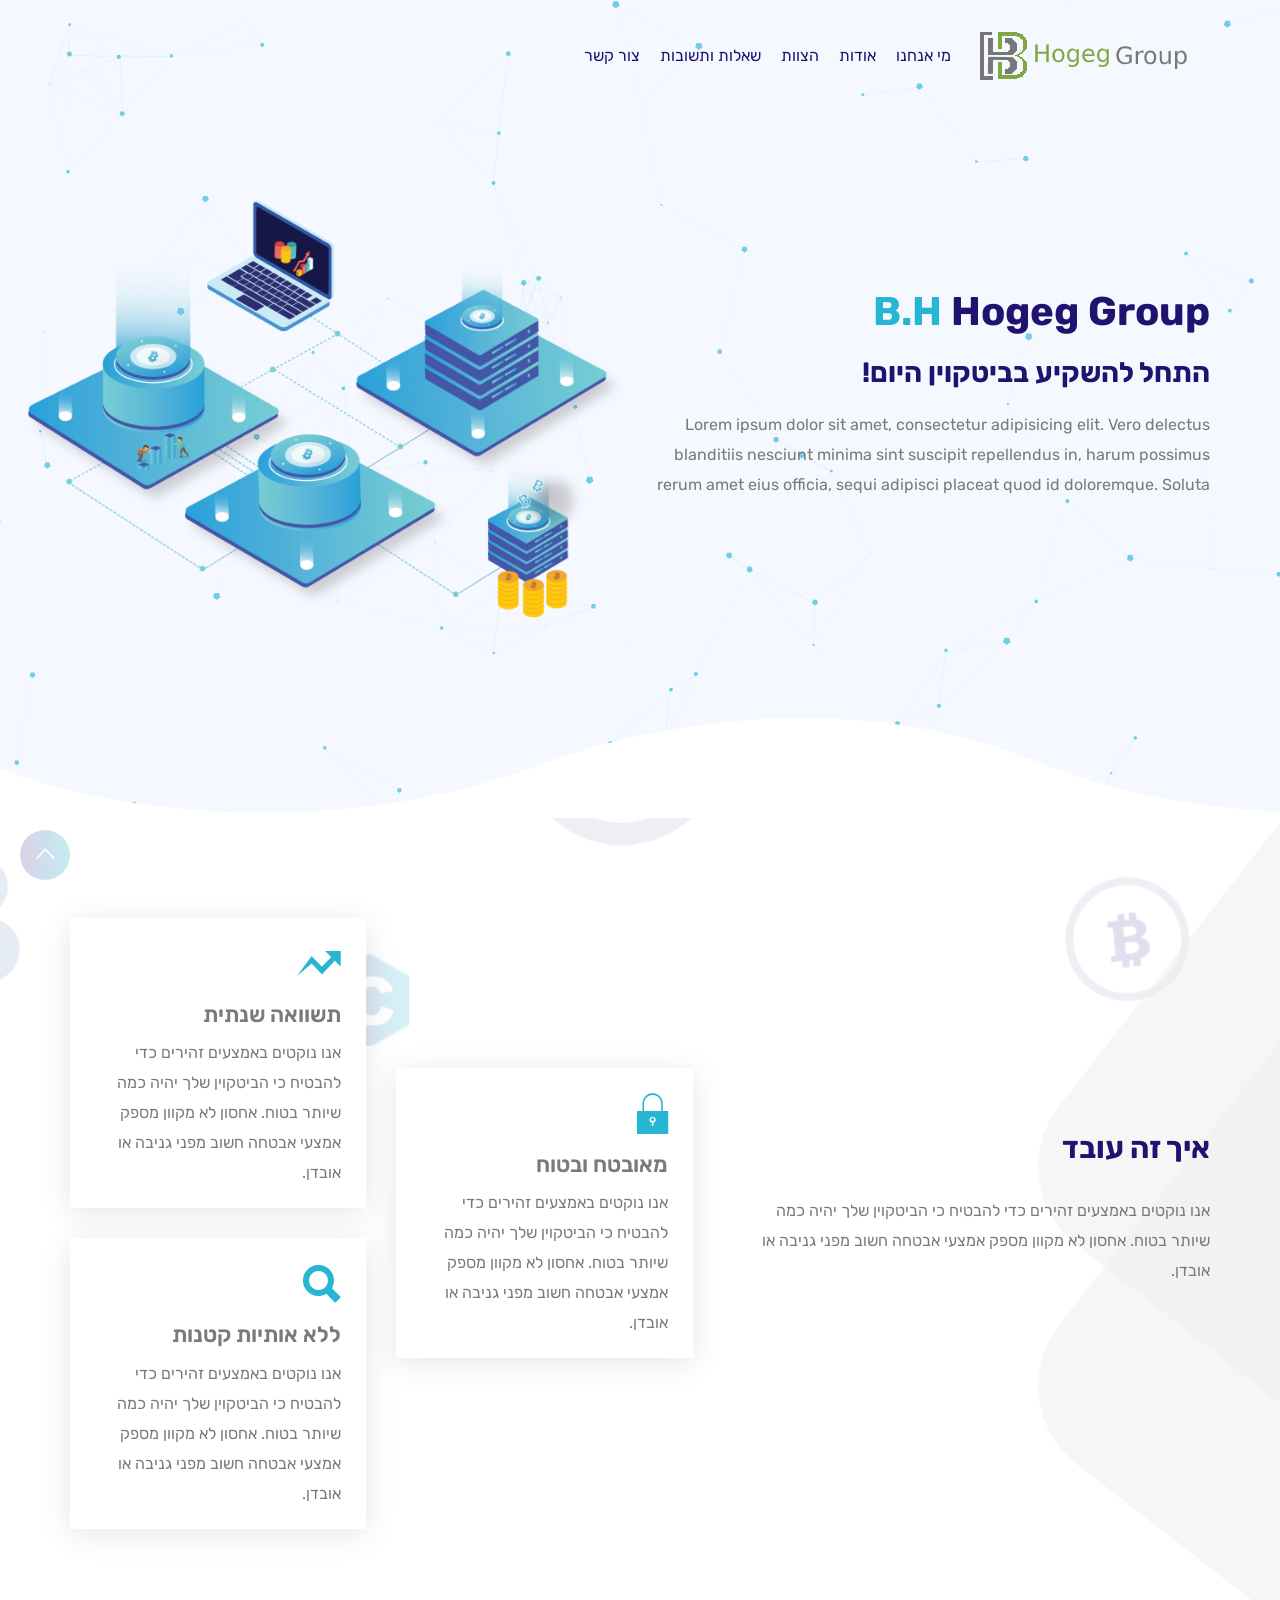
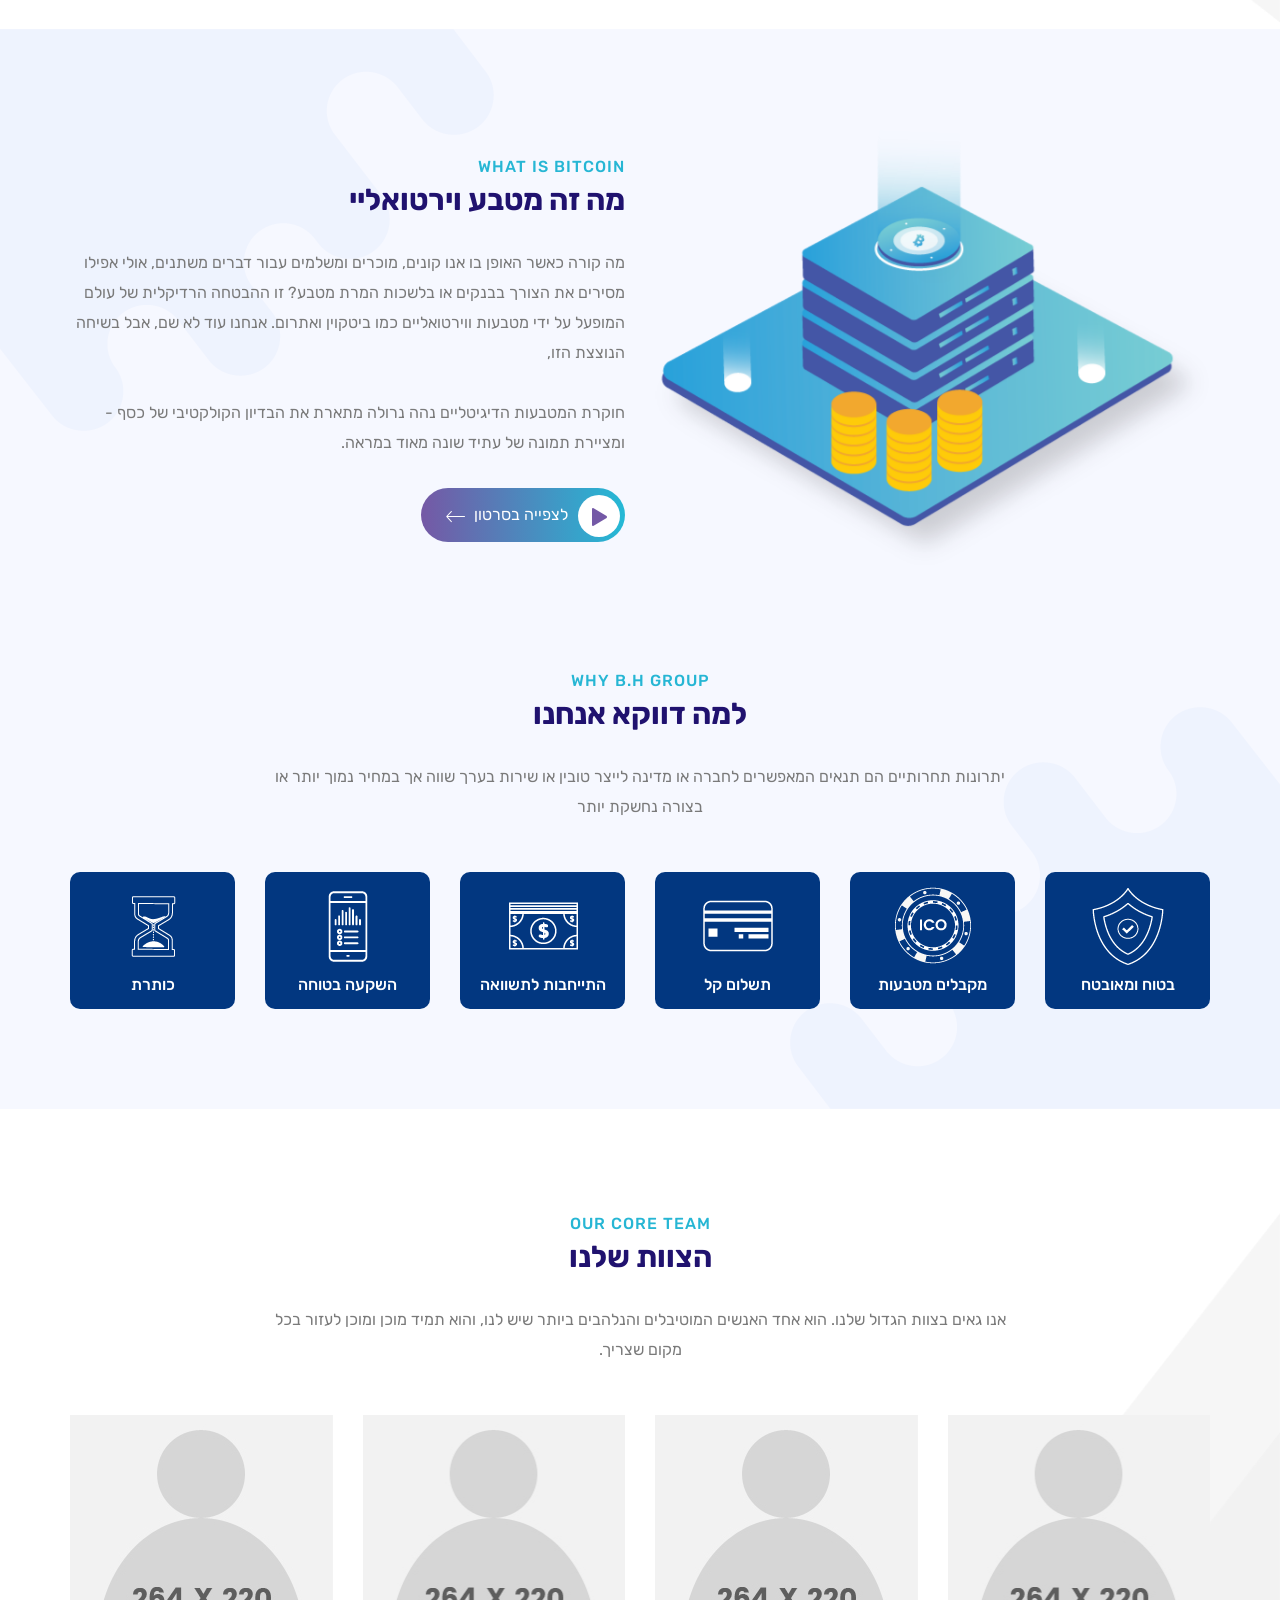
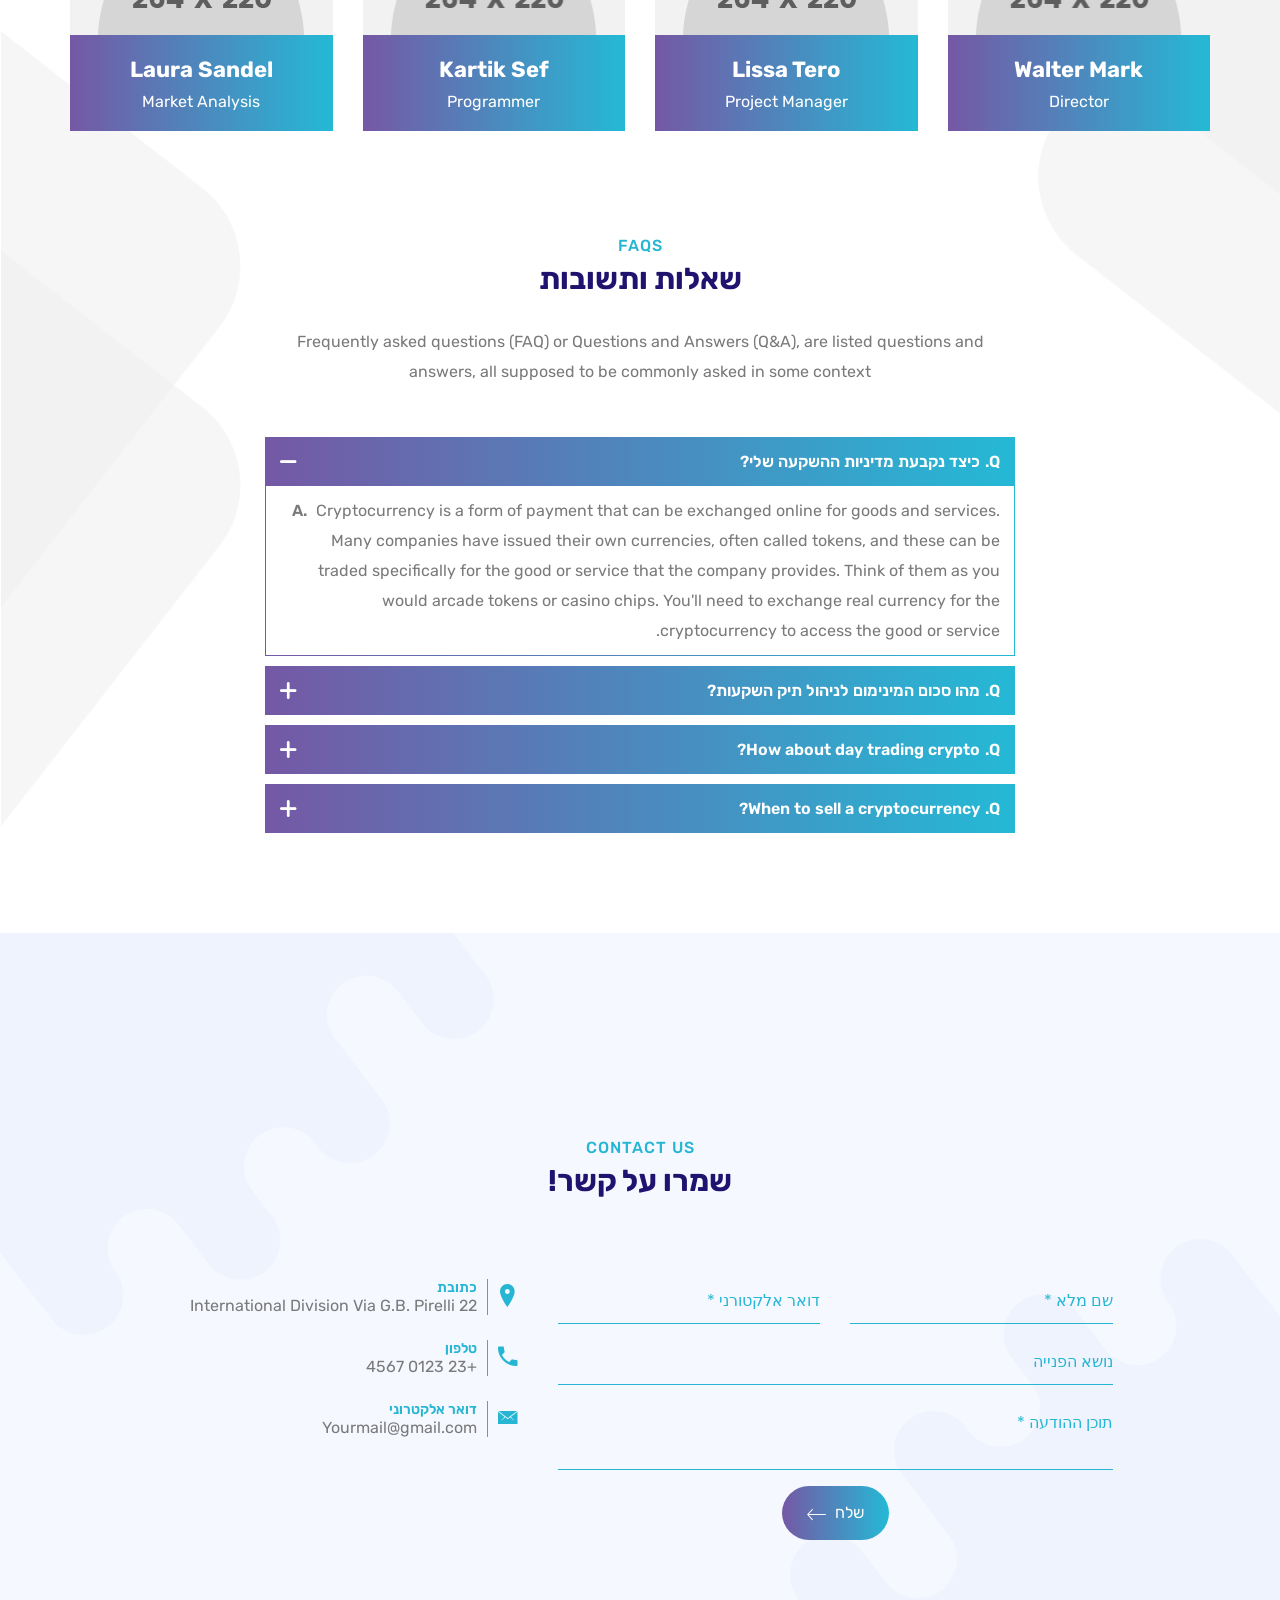
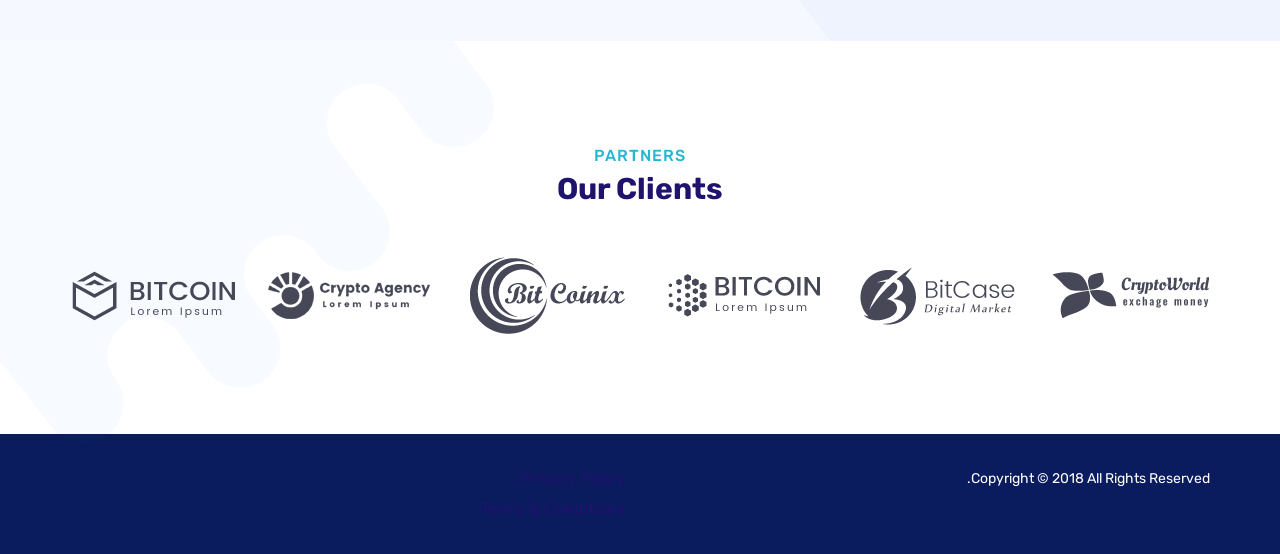
==== commit 19d759ab: "first commit" ====
--- a/index.html
+++ b/index.html
@@ -31,8 +31,6 @@
     <!-- RTL CSS -->
     <link rel="stylesheet" href="assets/css/rtl-style.css" />
     <link rel="stylesheet" href="assets/css/responsive.css" />
-    <!-- Color CSS -->
-    <link rel="stylesheet" href="assets/color/theme.css" />
   </head>
 
   <body class="v_light" data-spy="scroll" data-offset="110">
@@ -53,7 +51,7 @@
         <nav class="navbar navbar-expand-lg">
           <a class="navbar-brand page-scroll animation" href="#home" data-animation="fadeInLeft" data-animation-delay="0.8s">
             <img class="logo_light" src="assets/images/logo.png" alt="logo" />
-            <img class="logo_dark" src="assets/images/logo_dark.png" alt="logo" />
+            <img class="logo_dark" src="assets/images/logo.png" alt="logo" style="height:5" />
           </a>
           <button
             class="navbar-toggler animation"
--- a/assets/css/style.css
+++ b/assets/css/style.css
@@ -1060,6 +1060,7 @@
 .logo_dark,
 .v_light .logo_light {
 	display: none;
+	height:51px;
 }
 .v_light .logo_dark {
 	display: block;
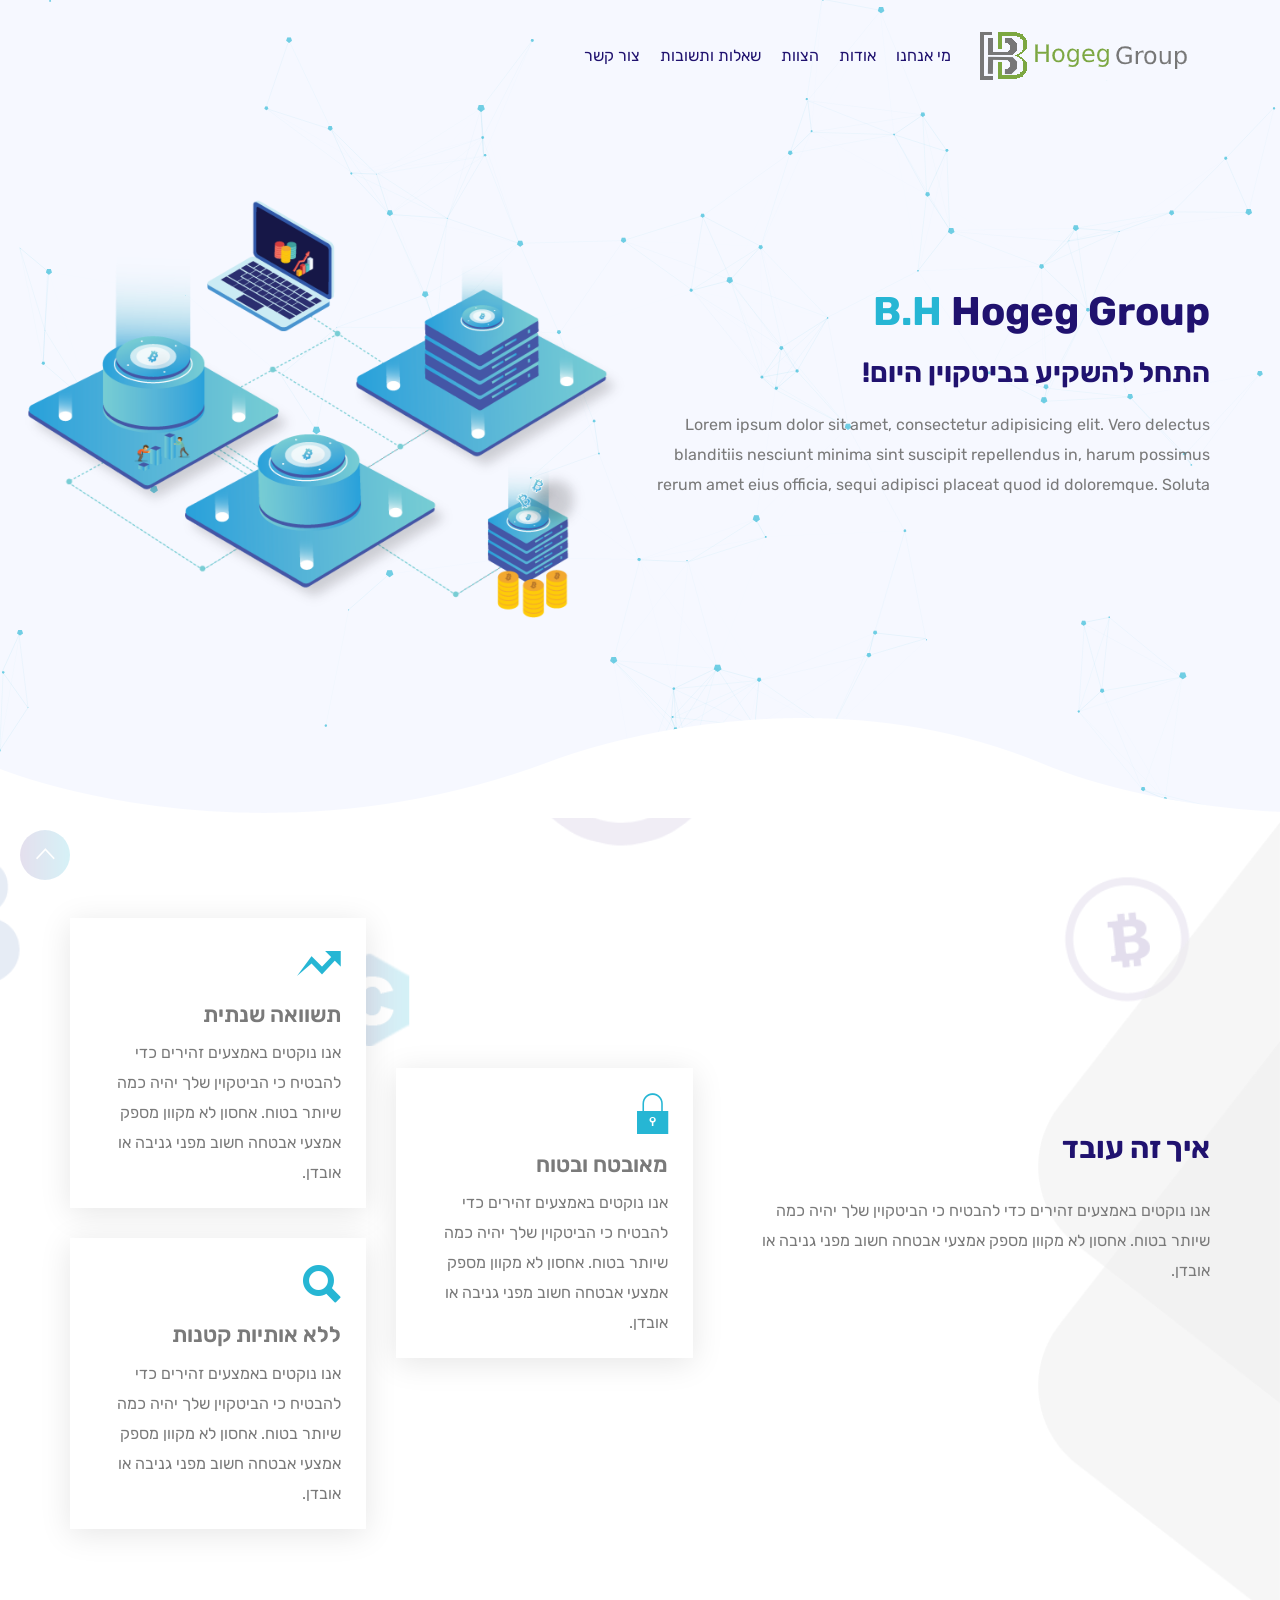
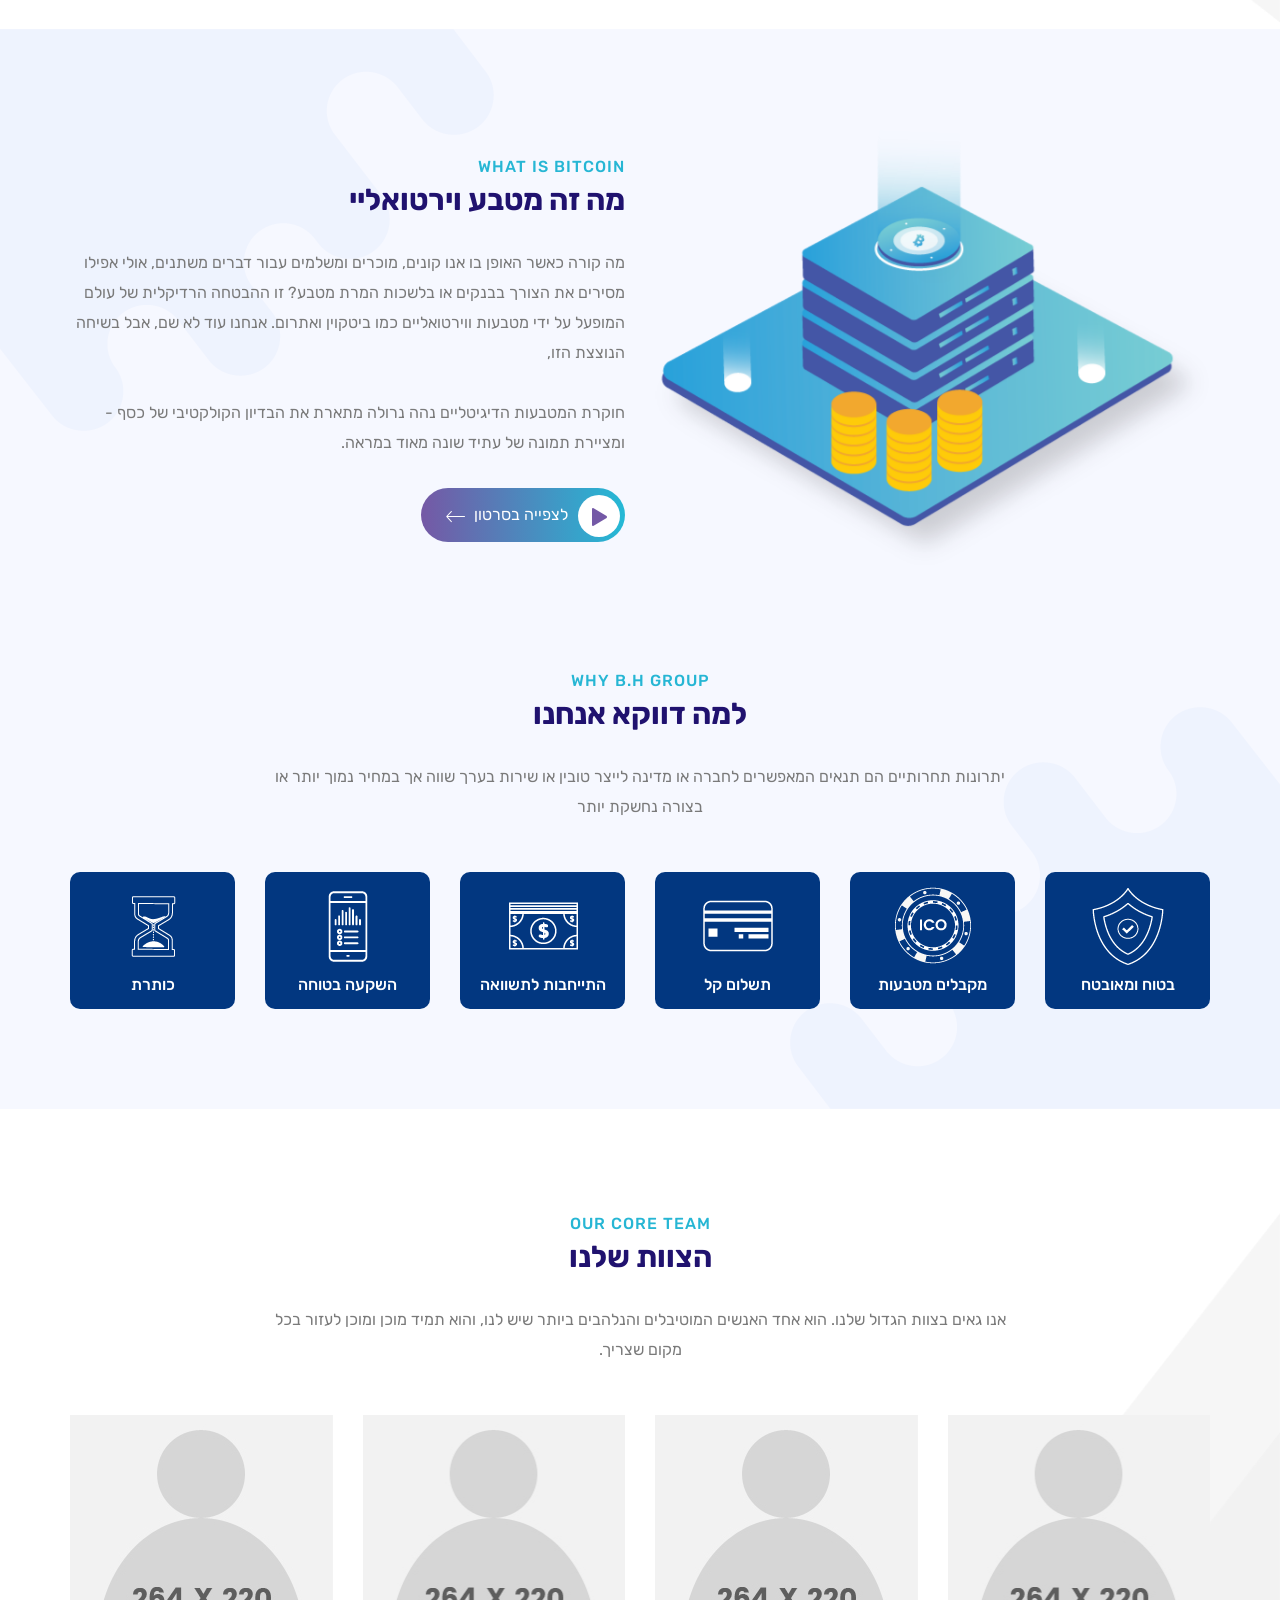
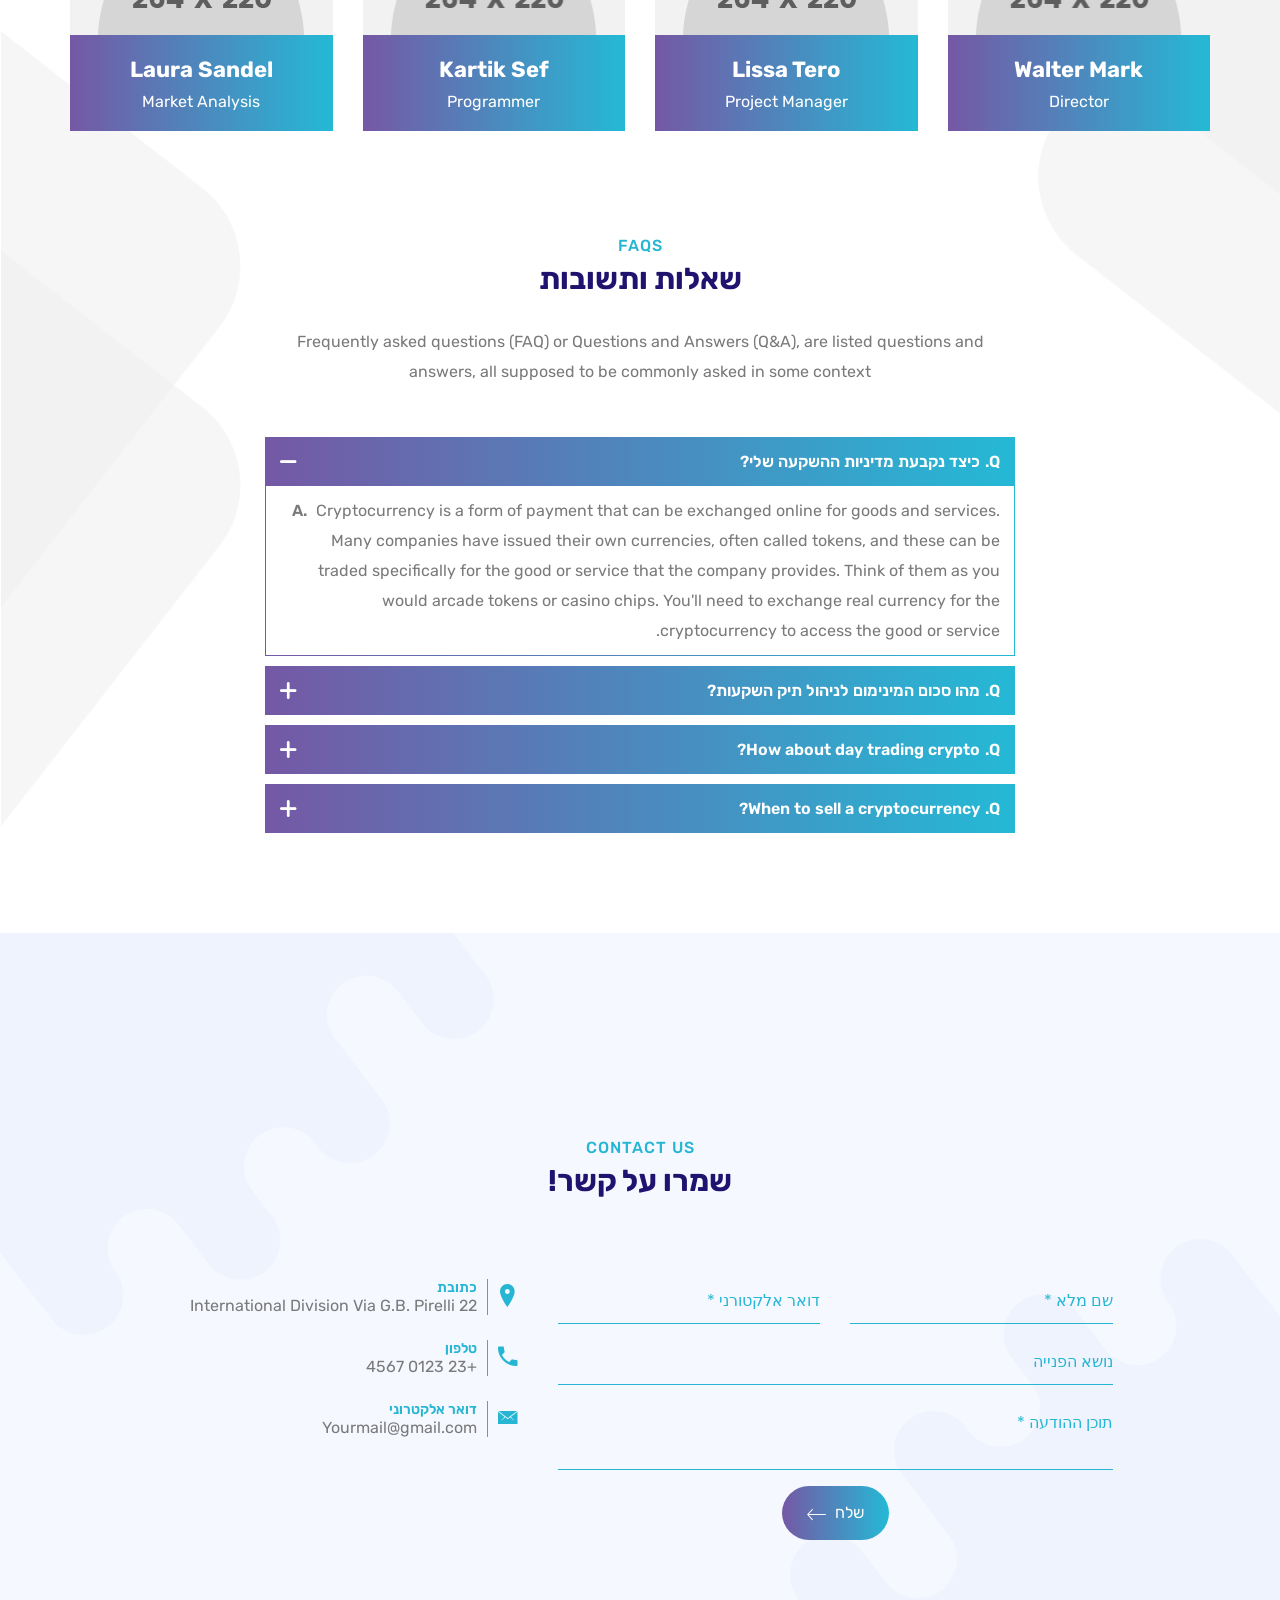
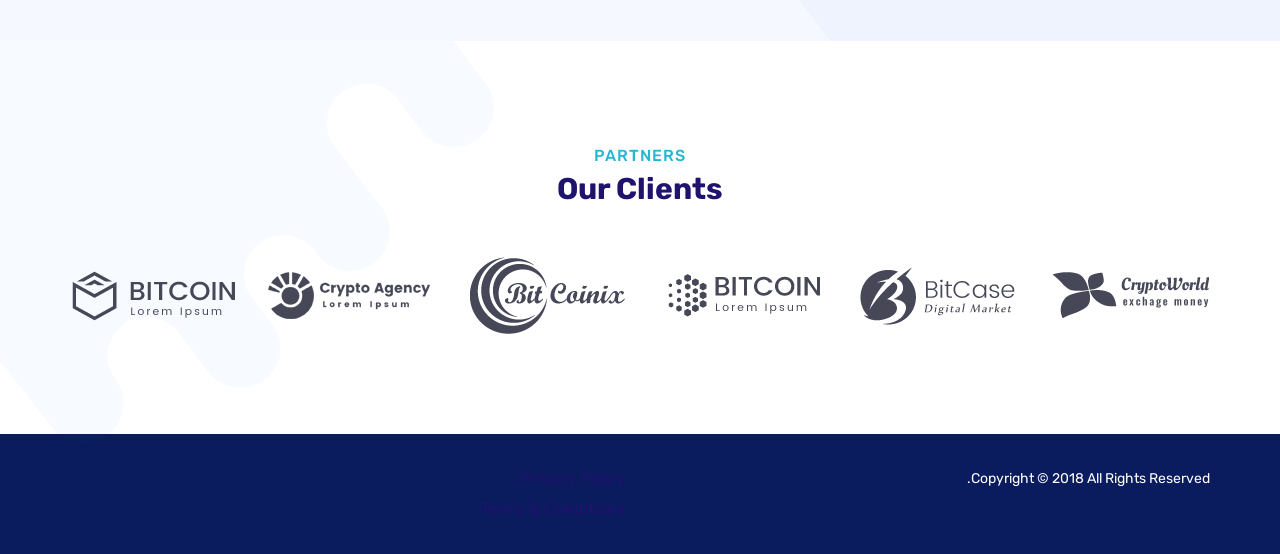
==== commit d7ab87dc: "changed logo" ====
--- a/index.html
+++ b/index.html
@@ -51,7 +51,7 @@
         <nav class="navbar navbar-expand-lg">
           <a class="navbar-brand page-scroll animation" href="#home" data-animation="fadeInLeft" data-animation-delay="0.8s">
             <img class="logo_light" src="assets/images/logo.png" alt="logo" />
-            <img class="logo_dark" src="assets/images/logo.png" alt="logo" style="height:5" />
+            <img class="logo_dark" src="assets/images/logo.png" alt="logo"/>
           </a>
           <button
             class="navbar-toggler animation"
--- a/assets/css/style.css
+++ b/assets/css/style.css
@@ -243,7 +243,7 @@
 	width:150px;
 	border-radius:50%;
 	opacity:0;
-	-ms-filter:"progid:DXImageTransform.Microsoft.Alpha(Opacity=0)"
+	-ms-filter:"progid:DXImageTransform.Microsoft.Alpha(Opacity=0)";
 }
 #g-spinner.loading {
 	opacity:1;
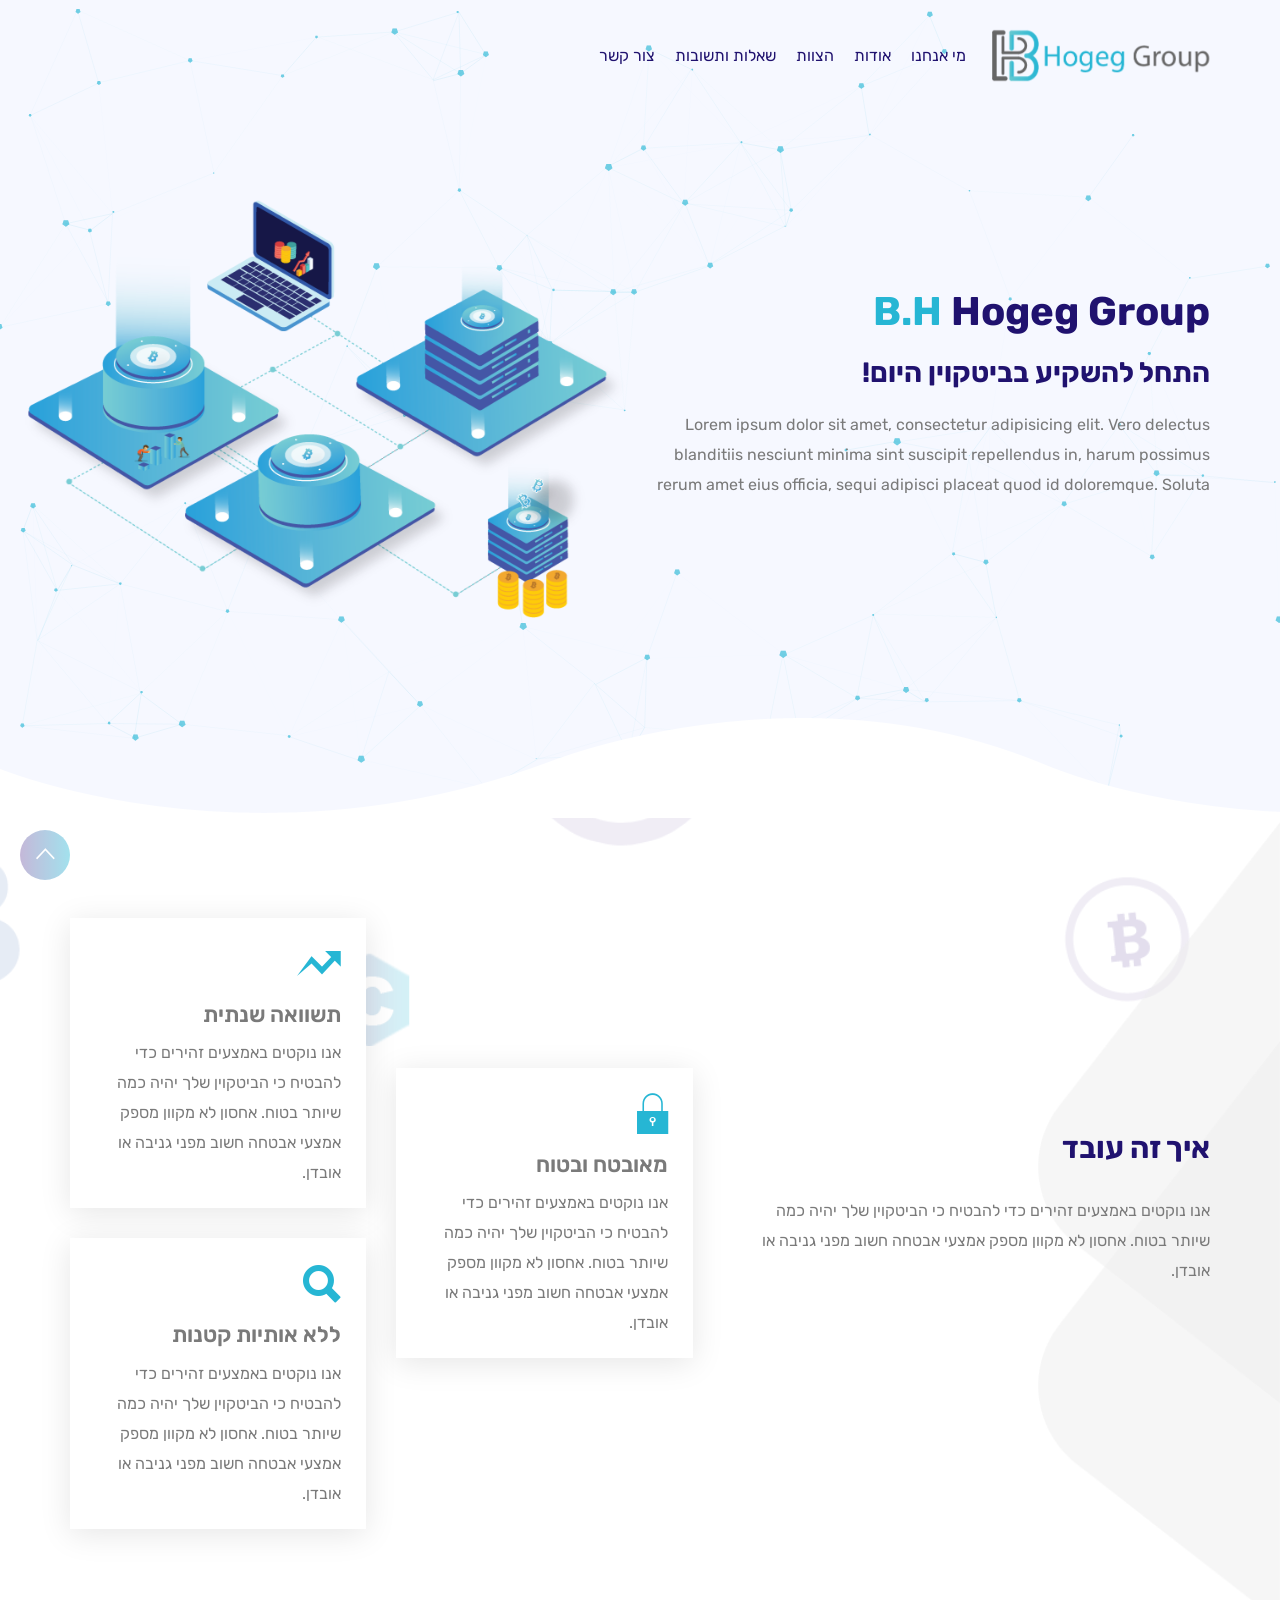
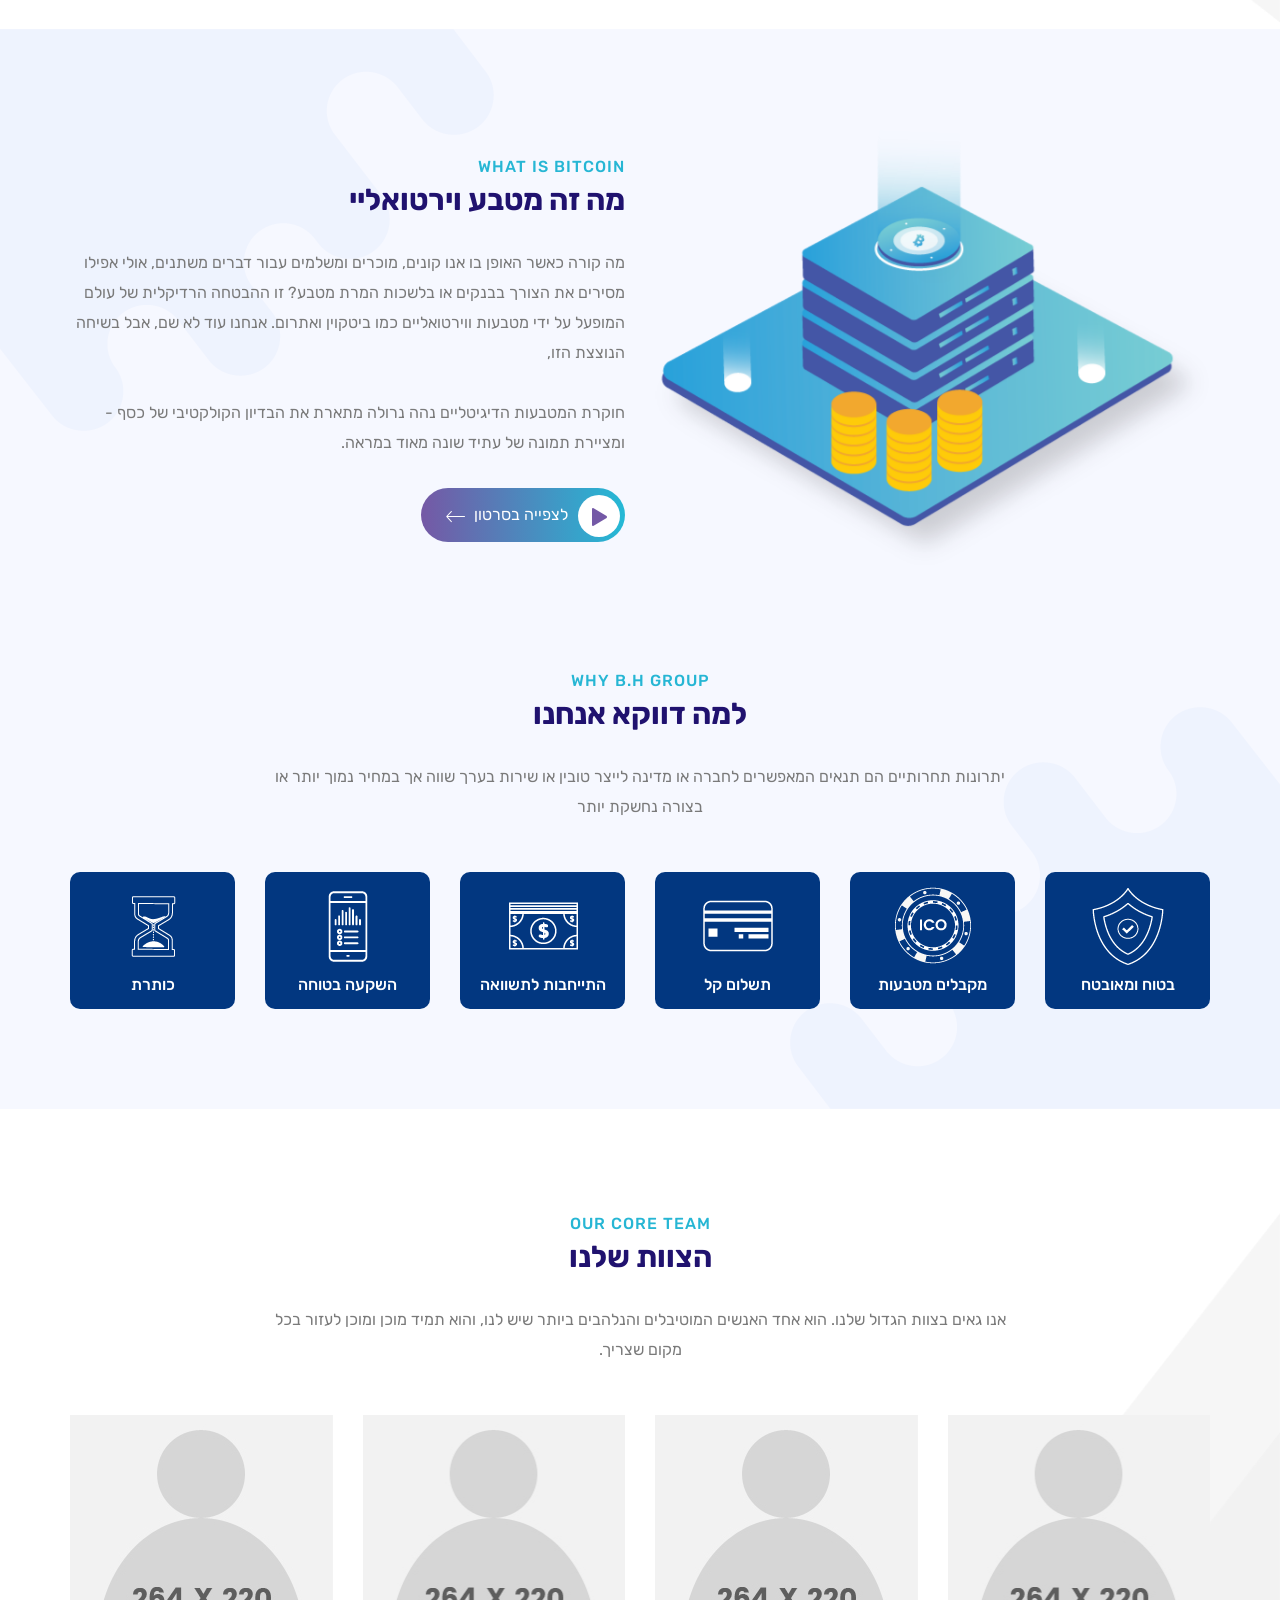
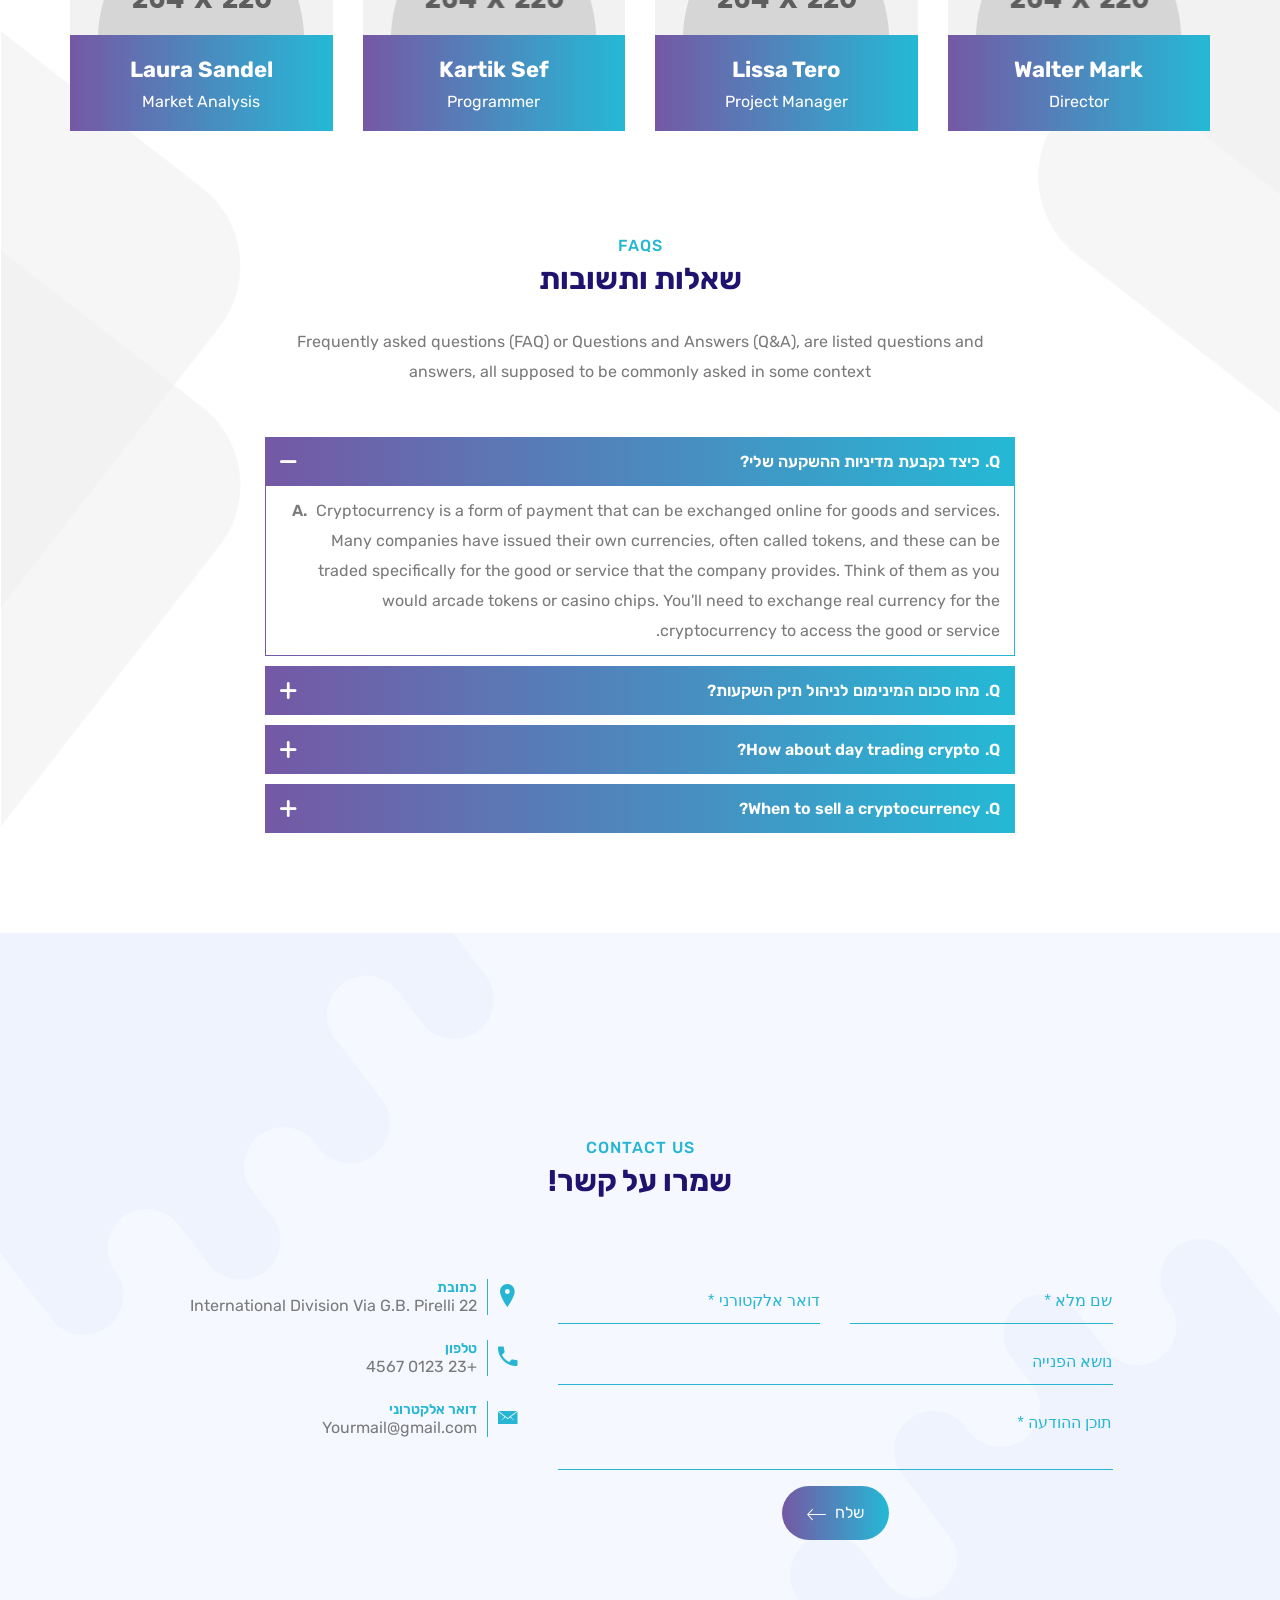
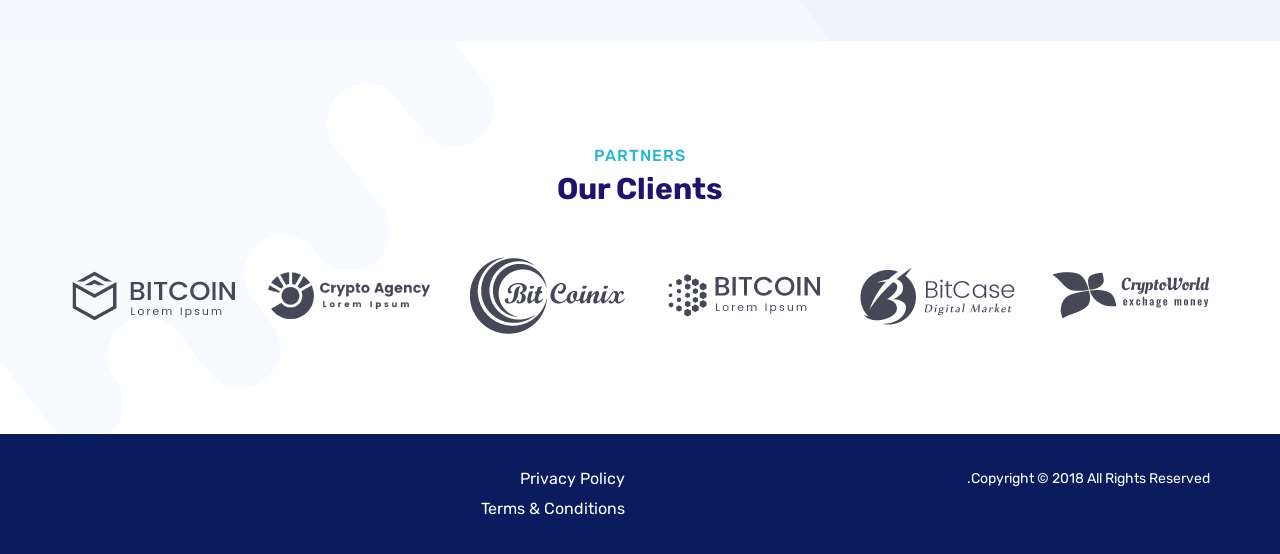
==== commit fe59fed3: "changed logo" ====
--- a/index.html
+++ b/index.html
@@ -16,7 +16,6 @@
     <link rel="stylesheet" href="assets/bootstrap/css/bootstrap-grid.min.css" />
     <link rel="stylesheet" href="assets/bootstrap/css/bootstrap-reboot.min.css" />
     <!-- Google Font -->
-    <link href="https://fonts.googleapis.com/css?family=Poppins:100,200,300,400,500,600,700,800,900" rel="stylesheet" />
     <link href="https://fonts.googleapis.com/css?family=Rubik:400,500,700&display=swap" rel="stylesheet">
 
     <!-- Font Awesome CSS -->
@@ -122,7 +121,11 @@
             <div class="work_box animation" data-animation="fadeInUp" data-animation-delay="0.4s">
               <div class="box_inner">
                 <i class="ion-arrow-graph-up-right"></i>
-                <h4>תשוואה שנתית</h4>
+                <!-- <div class="row">
+                  <div class="col-sm-12 text-center"> -->
+                    <h4 class="d-block mx-auto mx-md-0">תשוואה שנתית</h4>
+                  <!-- </div>
+                </div> -->
                 <p>
                     אנו נוקטים באמצעים זהירים כדי להבטיח כי הביטקוין שלך יהיה כמה שיותר בטוח. אחסון לא מקוון מספק אמצעי אבטחה חשוב מפני גניבה או אובדן.                </p>
                 </p>
--- a/assets/css/style.css
+++ b/assets/css/style.css
@@ -117,6 +117,9 @@
 }
 .list_none li {
 	list-style:none;
+}
+.list_none>li>a {
+	color: white;
 }
 input {
 	border: 0;
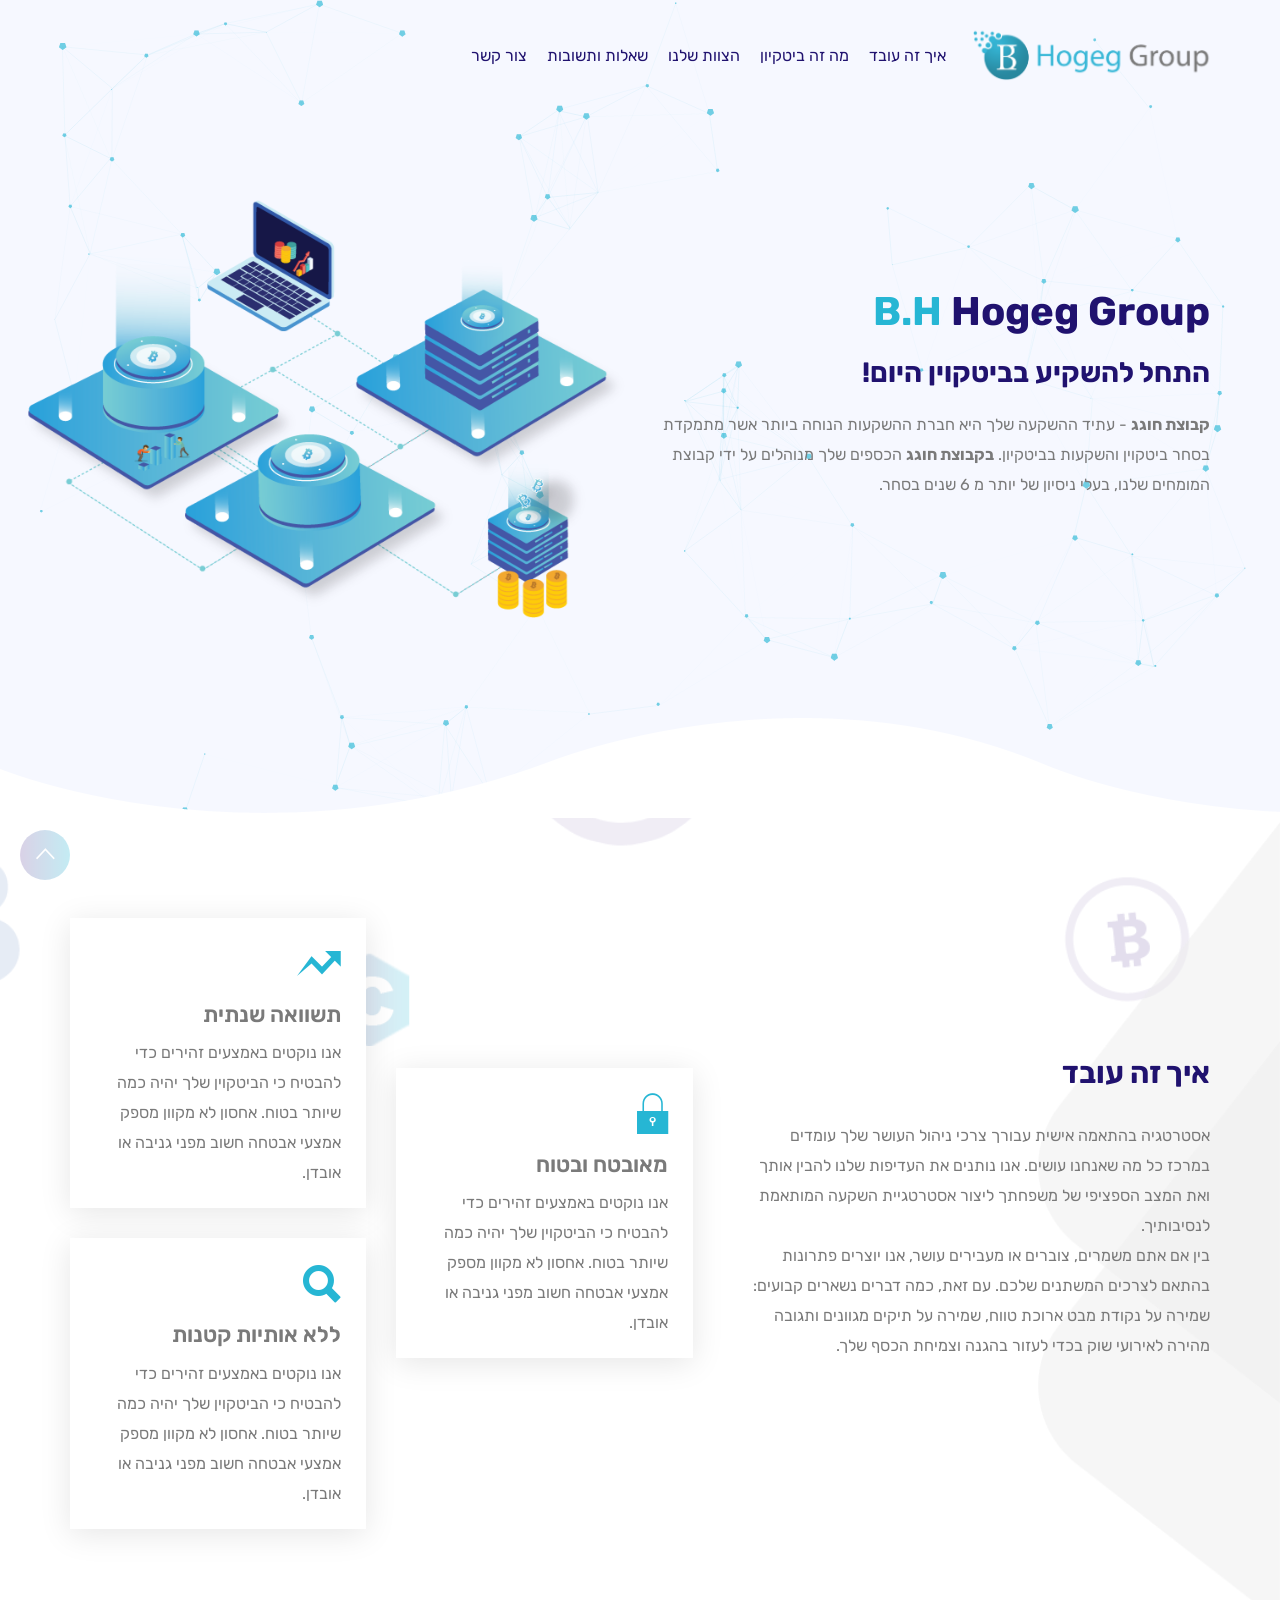
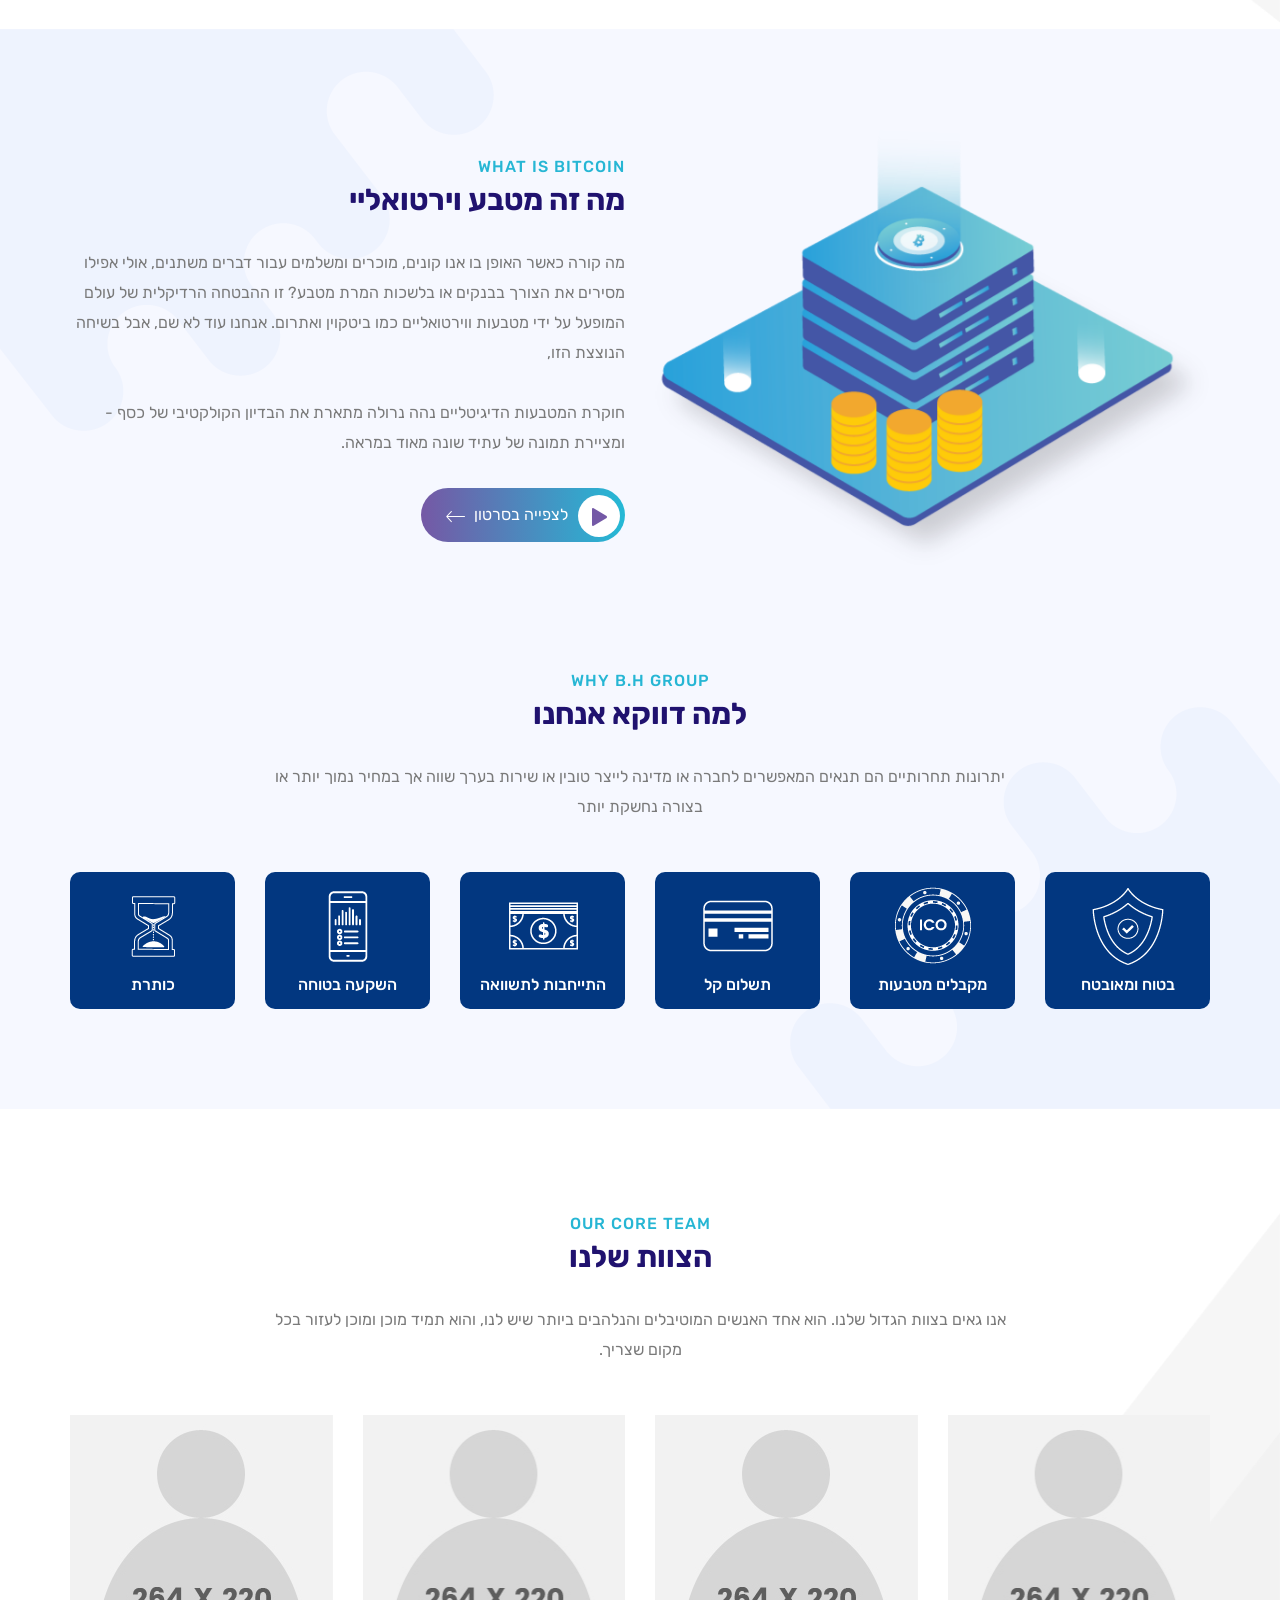
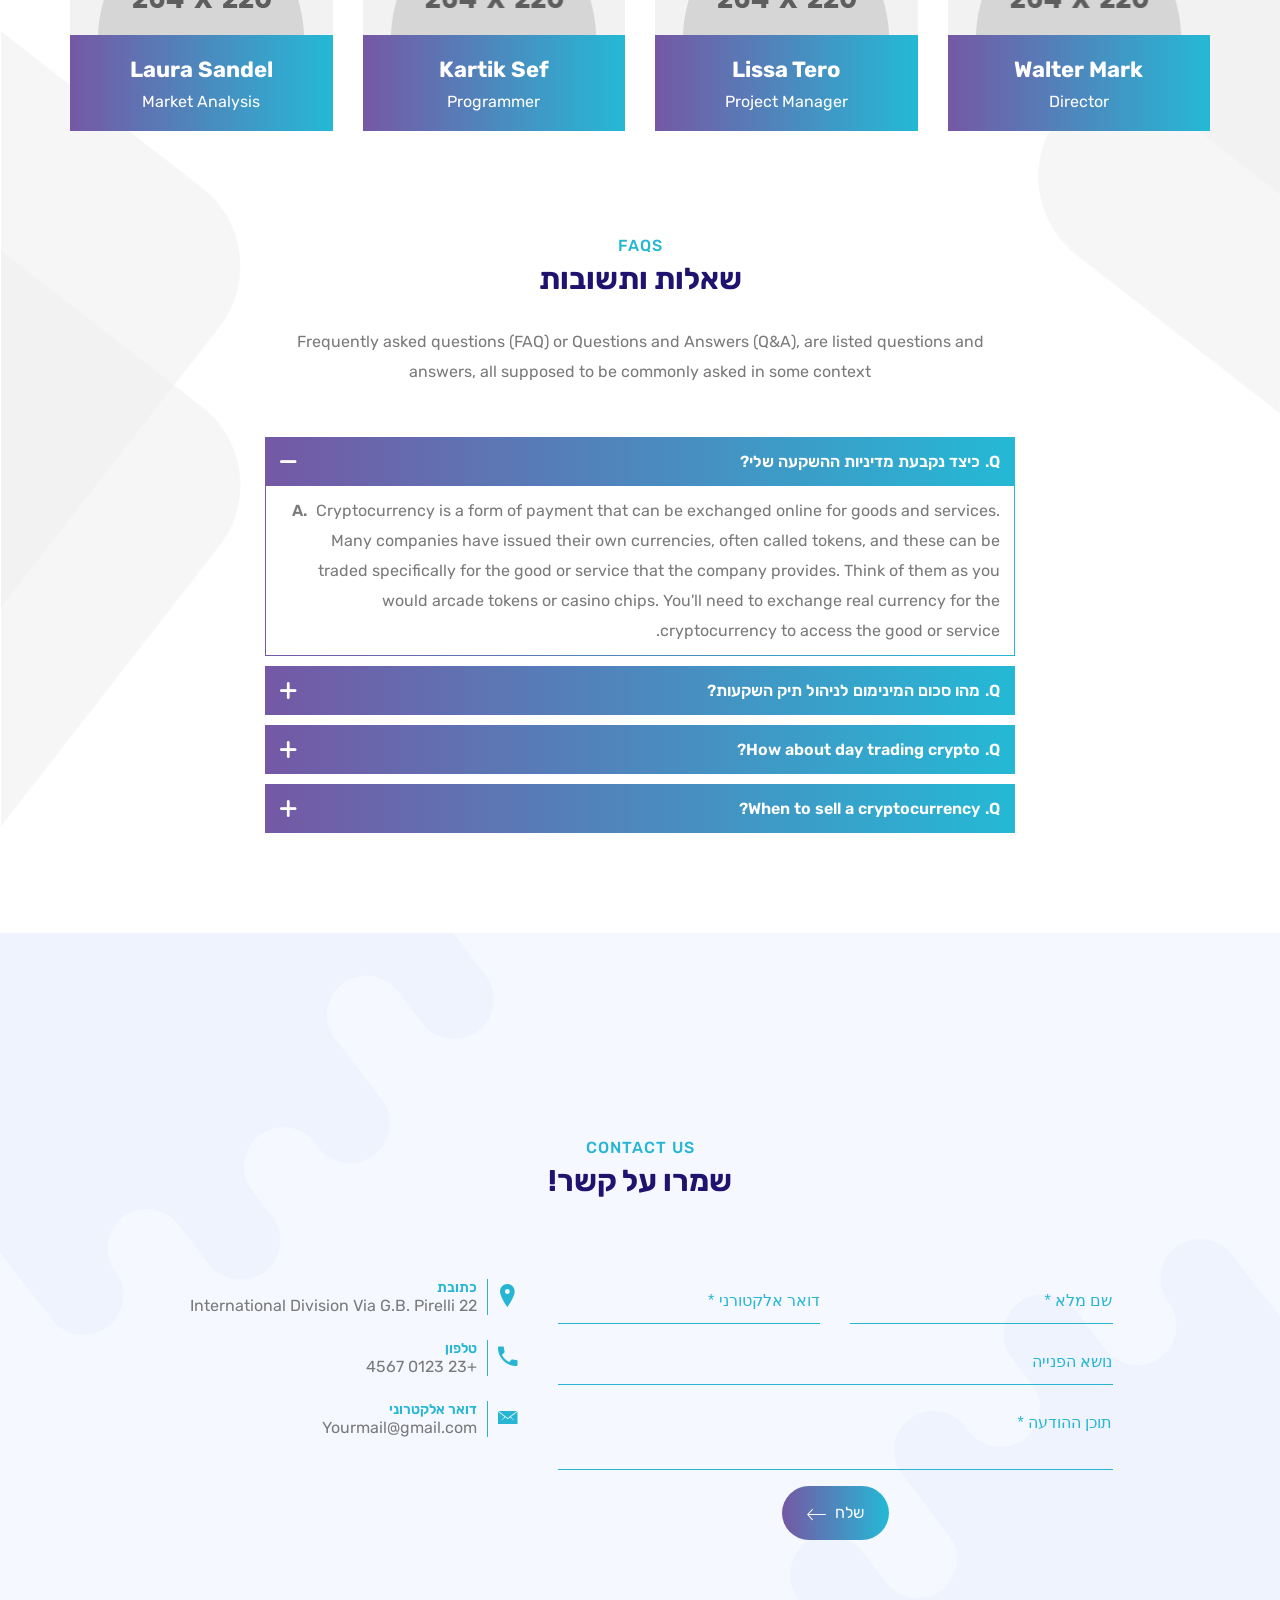
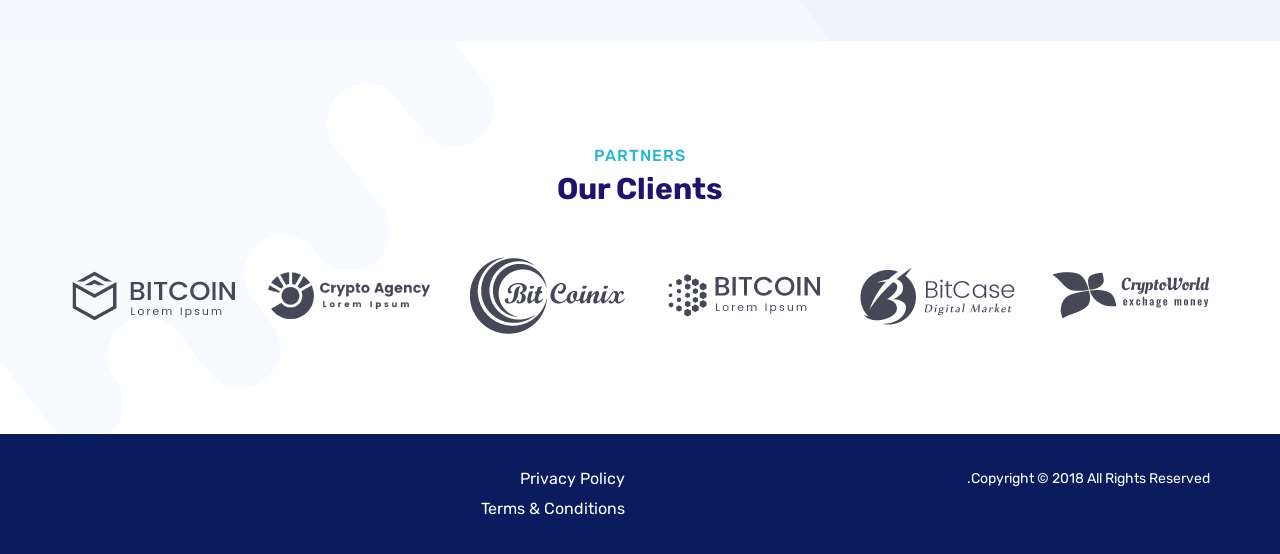
==== commit 57040535: "fixed logo on moblies" ====
--- a/index.html
+++ b/index.html
@@ -68,9 +68,9 @@
 
           <div class="collapse navbar-collapse justify-content-start" id="navbarSupportedContent">
             <ul class="navbar-nav animation" data-animation="fadeInDown" data-animation-delay="1.2s">
-              <li><a class="nav-link page-scroll" href="#how_it_work">מי אנחנו</a></li>
-              <li><a class="nav-link page-scroll" href="#about">אודות</a></li>
-              <li><a class="nav-link page-scroll" href="#team">הצוות</a></li>
+              <li><a class="nav-link page-scroll" href="#how_it_work">איך זה עובד</a></li>
+              <li><a class="nav-link page-scroll" href="#about">מה זה ביטקיון</a></li>
+              <li><a class="nav-link page-scroll" href="#team">הצוות שלנו</a></li>
               <li><a class="nav-link page-scroll" href="#faq">שאלות ותשובות</a></li>
               <li><a class="nav-link page-scroll" href="#contact">צור קשר</a></li>
             </ul>
@@ -90,7 +90,9 @@
               <h1 class="animation" data-animation="fadeInUp" data-animation-delay="1.5s"><span>B.H</span> Hogeg Group</h1>
               <h3 class="animation" data-animation="fadeInUp" data-animation-delay="1.6s">התחל להשקיע בביטקוין היום!</h3>
               <p class="animation" data-animation="fadeInUp" data-animation-delay="1.7s">
-                Lorem ipsum dolor sit amet, consectetur adipisicing elit. Vero delectus blanditiis nesciunt minima sint suscipit repellendus in, harum possimus rerum amet eius officia, sequi adipisci placeat quod id doloremque. Soluta
+                  <strong>קבוצת חוגג</strong> - עתיד ההשקעה שלך היא חברת ההשקעות הנוחה ביותר אשר מתמקדת בסחר ביטקוין והשקעות בביטקיון. 
+                  <strong>בקבוצת חוגג</strong>
+                  הכספים שלך מנוהלים על ידי קבוצת המומחים שלנו, בעלי ניסיון של יותר מ 6 שנים בסחר.
               </p>
             </div>
           </div>
@@ -113,7 +115,11 @@
             <div class="title_dark">
               <h2 class="animation" data-animation="fadeInUp" data-animation-delay="0.1s">איך זה עובד</h2>
               <p class="animation" data-animation="fadeInUp" data-animation-delay="0.2s">
-                אנו נוקטים באמצעים זהירים כדי להבטיח כי הביטקוין שלך יהיה כמה שיותר בטוח. אחסון לא מקוון מספק אמצעי אבטחה חשוב מפני גניבה או אובדן.                </p>
+                אסטרטגיה בהתאמה אישית עבורך
+                צרכי ניהול העושר שלך עומדים במרכז כל מה שאנחנו עושים. אנו נותנים את העדיפות שלנו להבין אותך ואת המצב הספציפי של משפחתך ליצור אסטרטגיית השקעה המותאמת לנסיבותיך.
+                <br>
+                בין אם אתם משמרים, צוברים או מעבירים עושר, אנו יוצרים פתרונות בהתאם לצרכים המשתנים שלכם. עם זאת, כמה דברים נשארים קבועים: שמירה על נקודת מבט ארוכת טווח, שמירה על תיקים מגוונים ותגובה מהירה לאירועי שוק בכדי לעזור בהגנה וצמיחת הכסף שלך.
+              </p>
             </p>
             </div>
           </div>
--- a/assets/css/responsive.css
+++ b/assets/css/responsive.css
@@ -296,9 +296,7 @@
 .small_space {
 	margin-top: 0;
 }
-.navbar-brand img {
-	max-width: 200px;
-}
+
 .banner_section {
 	padding: 100px 0;
 }
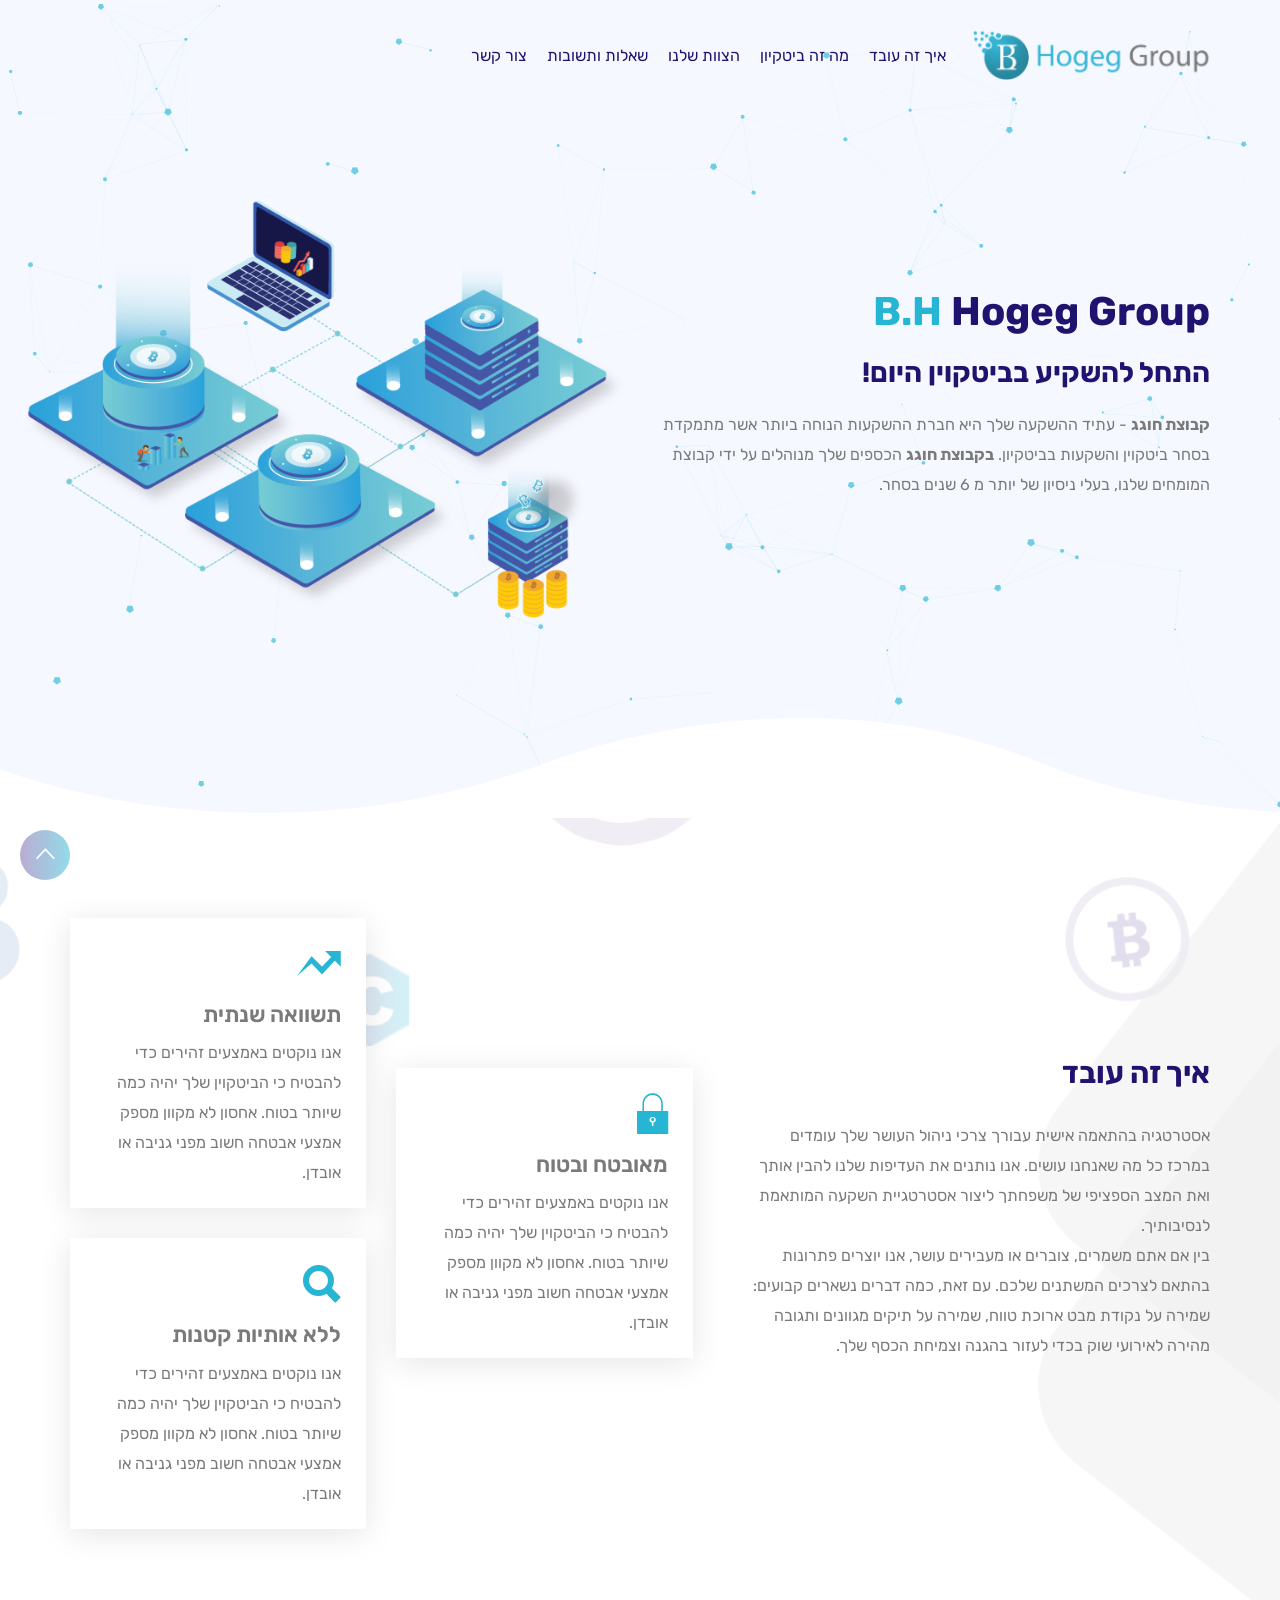
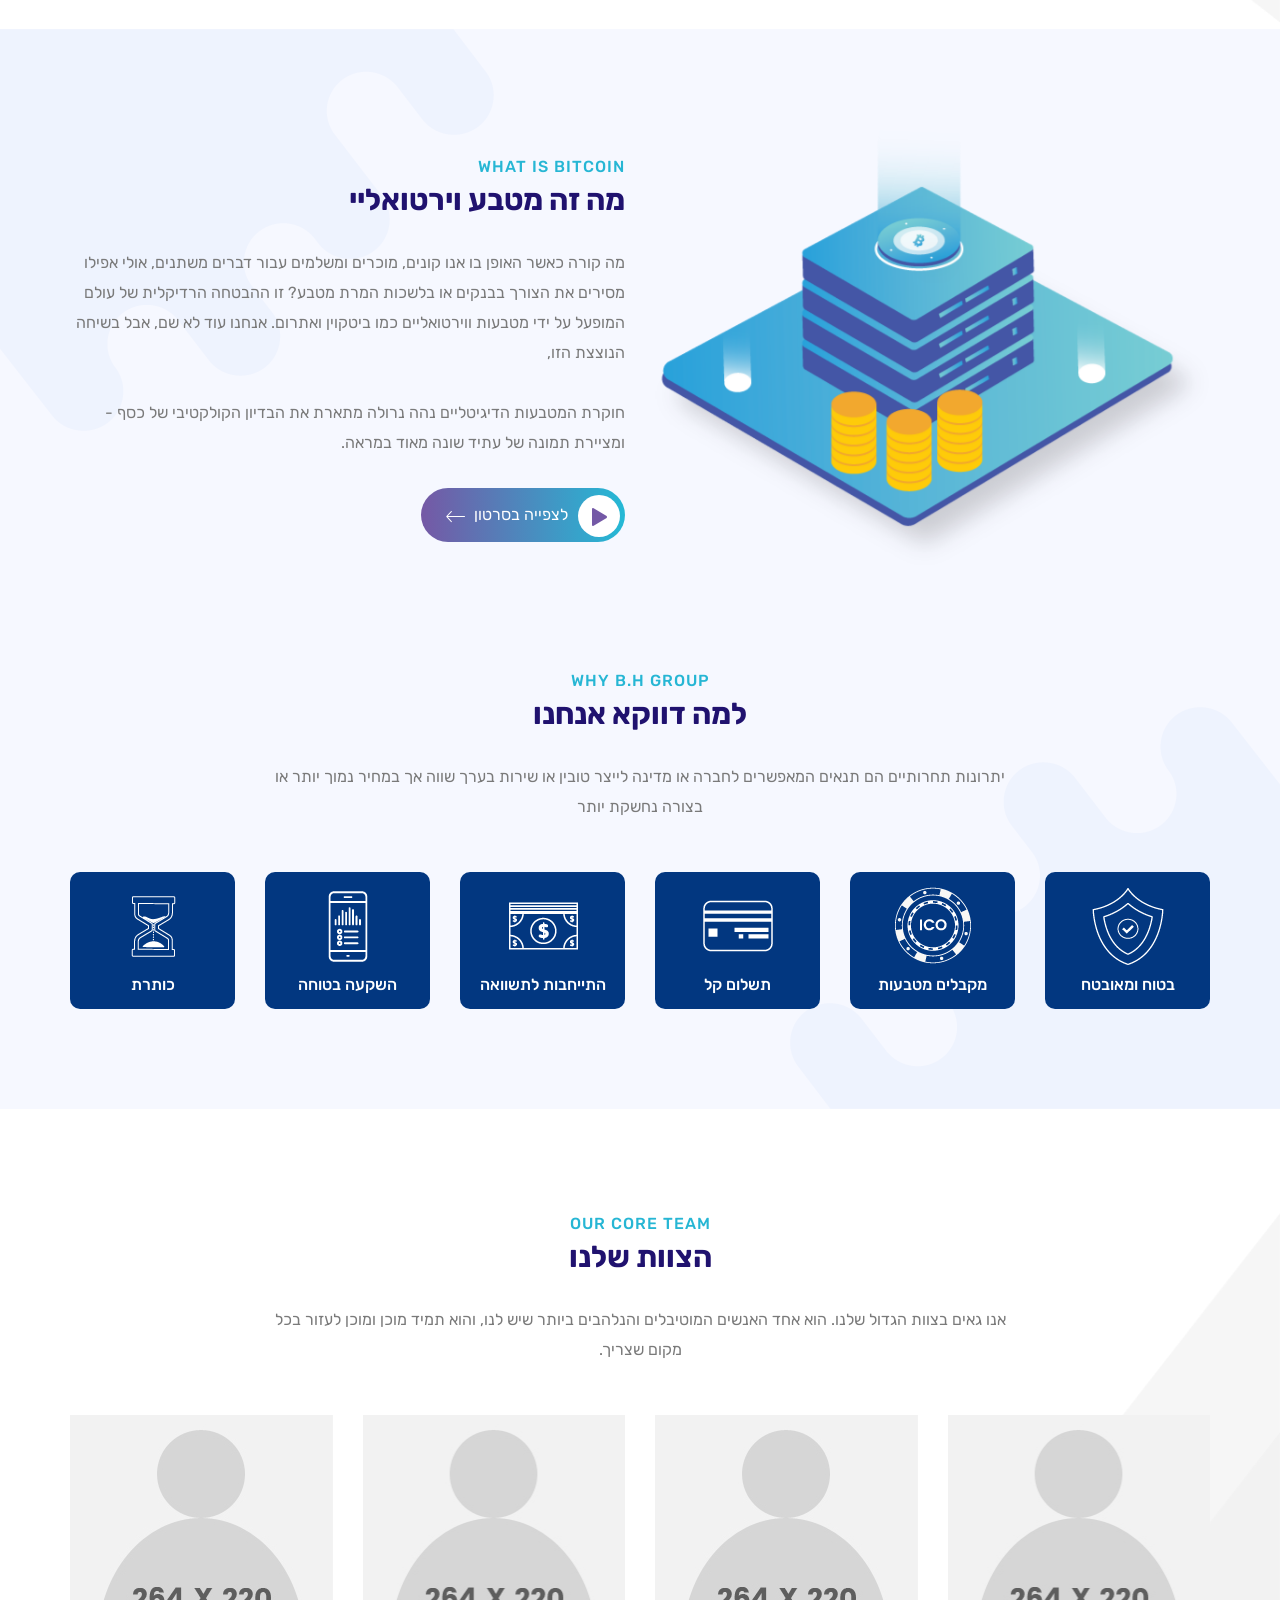
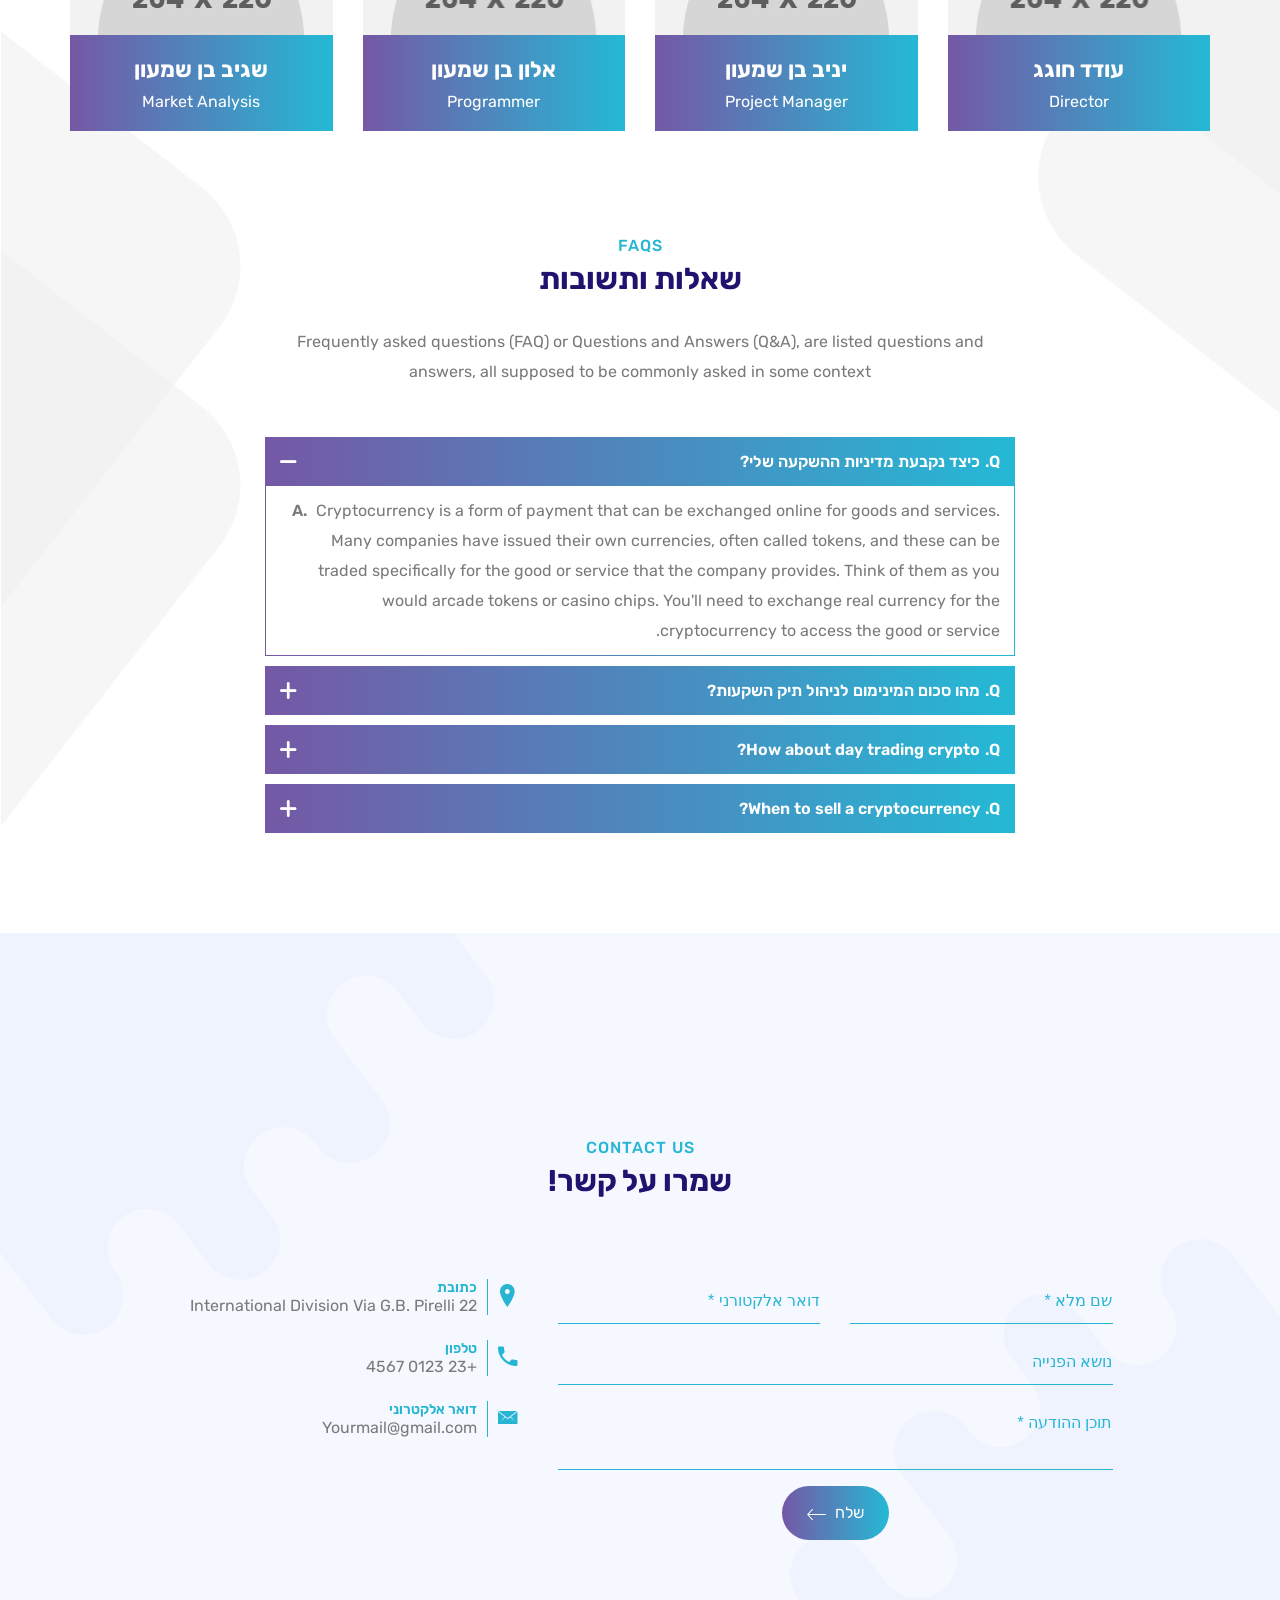
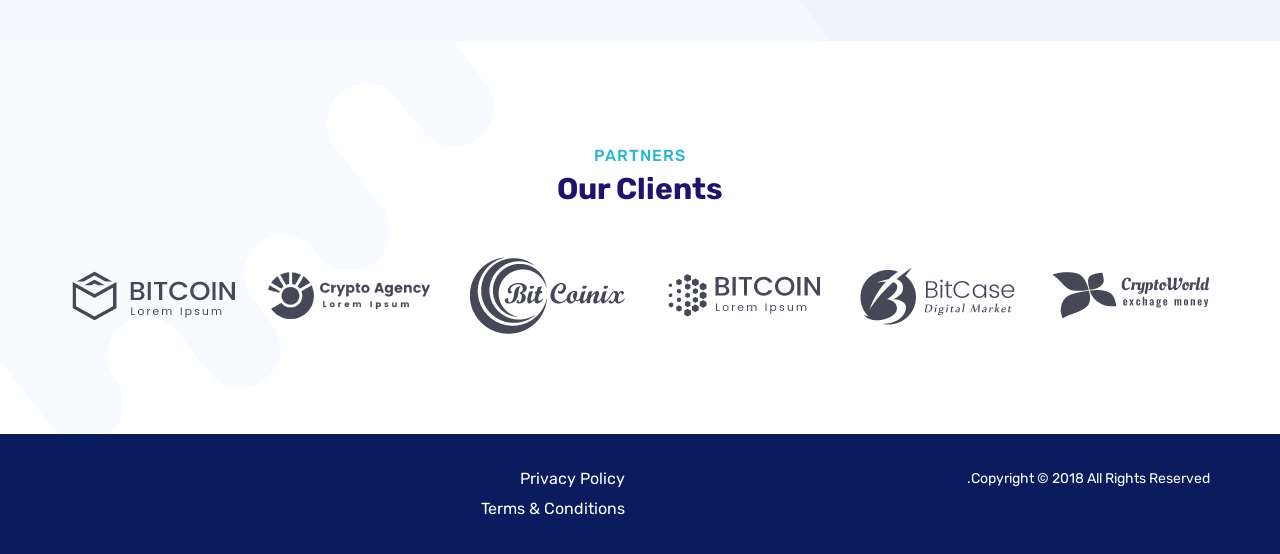
==== commit 388e3146: "checking team section" ====
--- a/index.html
+++ b/index.html
@@ -257,59 +257,10 @@
             <div class="team_box animation" data-animation="fadeInUp" data-animation-delay="0.05s">
               <div class="team_img text-center">
                 <img src="assets/images/user_img.jpg" alt="user_img" />
-                <div class="social_team list_none">
-                  <ul>
-                    <li>
-                      <a href="#"><i class="ion-social-facebook"></i></a>
-                    </li>
-                    <li>
-                      <a href="#"><i class="ion-social-twitter"></i></a>
-                    </li>
-                    <li>
-                      <a href="#"><i class="ion-social-instagram-outline"></i></a>
-                    </li>
-                    <li>
-                      <a href="#"><i class="ion-social-googleplus"></i></a>
-                    </li>
-                  </ul>
-                </div>
               </div>
               <div class="team_info gradient_box text-center">
-                <h4><a href="#team1" class="content-popup">Walter Mark</a></h4>
+                <h4><a href="#team1" class="content-popup">עודד חוגג</a></h4>
                 <p>Director</p>
-              </div>
-              <div id="team1" class="team_pop mfp-hide">
-                <div class="row m-0">
-                  <div class="col-md-6"><img class="w-100 pt-3 pb-3" src="assets/images/user_img-lg.jpg" alt="user_img-lg" /></div>
-                  <div class="col-md-6">
-                    <div class="pt-3 pb-3">
-                      <div class="title_dark">
-                        <span>Director</span>
-                        <h2>Walter Mark</h2>
-                      </div>
-                      <div class="social_single_team list_none">
-                        <ul>
-                          <li>
-                            <a href="#"><i class="ion-social-facebook"></i></a>
-                          </li>
-                          <li>
-                            <a href="#"><i class="ion-social-twitter"></i></a>
-                          </li>
-                          <li>
-                            <a href="#"><i class="ion-social-instagram-outline"></i></a>
-                          </li>
-                          <li>
-                            <a href="#"><i class="ion-social-googleplus"></i></a>
-                          </li>
-                        </ul>
-                      </div>
-                      <p>
-                        Founder of Venus Media Ltd and Owner of leading website for affiliates in the entertainment industry TakeBucks, he is a videographer, photographer and producer with a big number of successful entrepreneurships under his name
-                        over the last 18 years.
-                      </p>
-                    </div>
-                  </div>
-                </div>
               </div>
             </div>
           </div>
@@ -335,7 +286,7 @@
                 </div>
               </div>
               <div class="team_info gradient_box text-center">
-                <h4><a href="#team2" class="content-popup">Lissa Tero</a></h4>
+                <h4><a href="#team2" class="content-popup">יניב בן שמעון</a></h4>
                 <p>Project Manager</p>
               </div>
               <div id="team2" class="team_pop mfp-hide">
@@ -395,7 +346,7 @@
                 </div>
               </div>
               <div class="team_info gradient_box text-center">
-                <h4><a href="#team3" class="content-popup">Kartik Sef</a></h4>
+                <h4><a href="#team3" class="content-popup">אלון בן שמעון</a></h4>
                 <p>Programmer</p>
               </div>
               <div id="team3" class="team_pop mfp-hide">
@@ -455,7 +406,7 @@
                 </div>
               </div>
               <div class="team_info gradient_box text-center">
-                <h4><a href="#team4" class="content-popup">Laura Sandel</a></h4>
+                <h4><a href="#team4" class="content-popup">שגיב בן שמעון</a></h4>
                 <p>Market Analysis</p>
               </div>
               <div id="team4" class="team_pop mfp-hide">
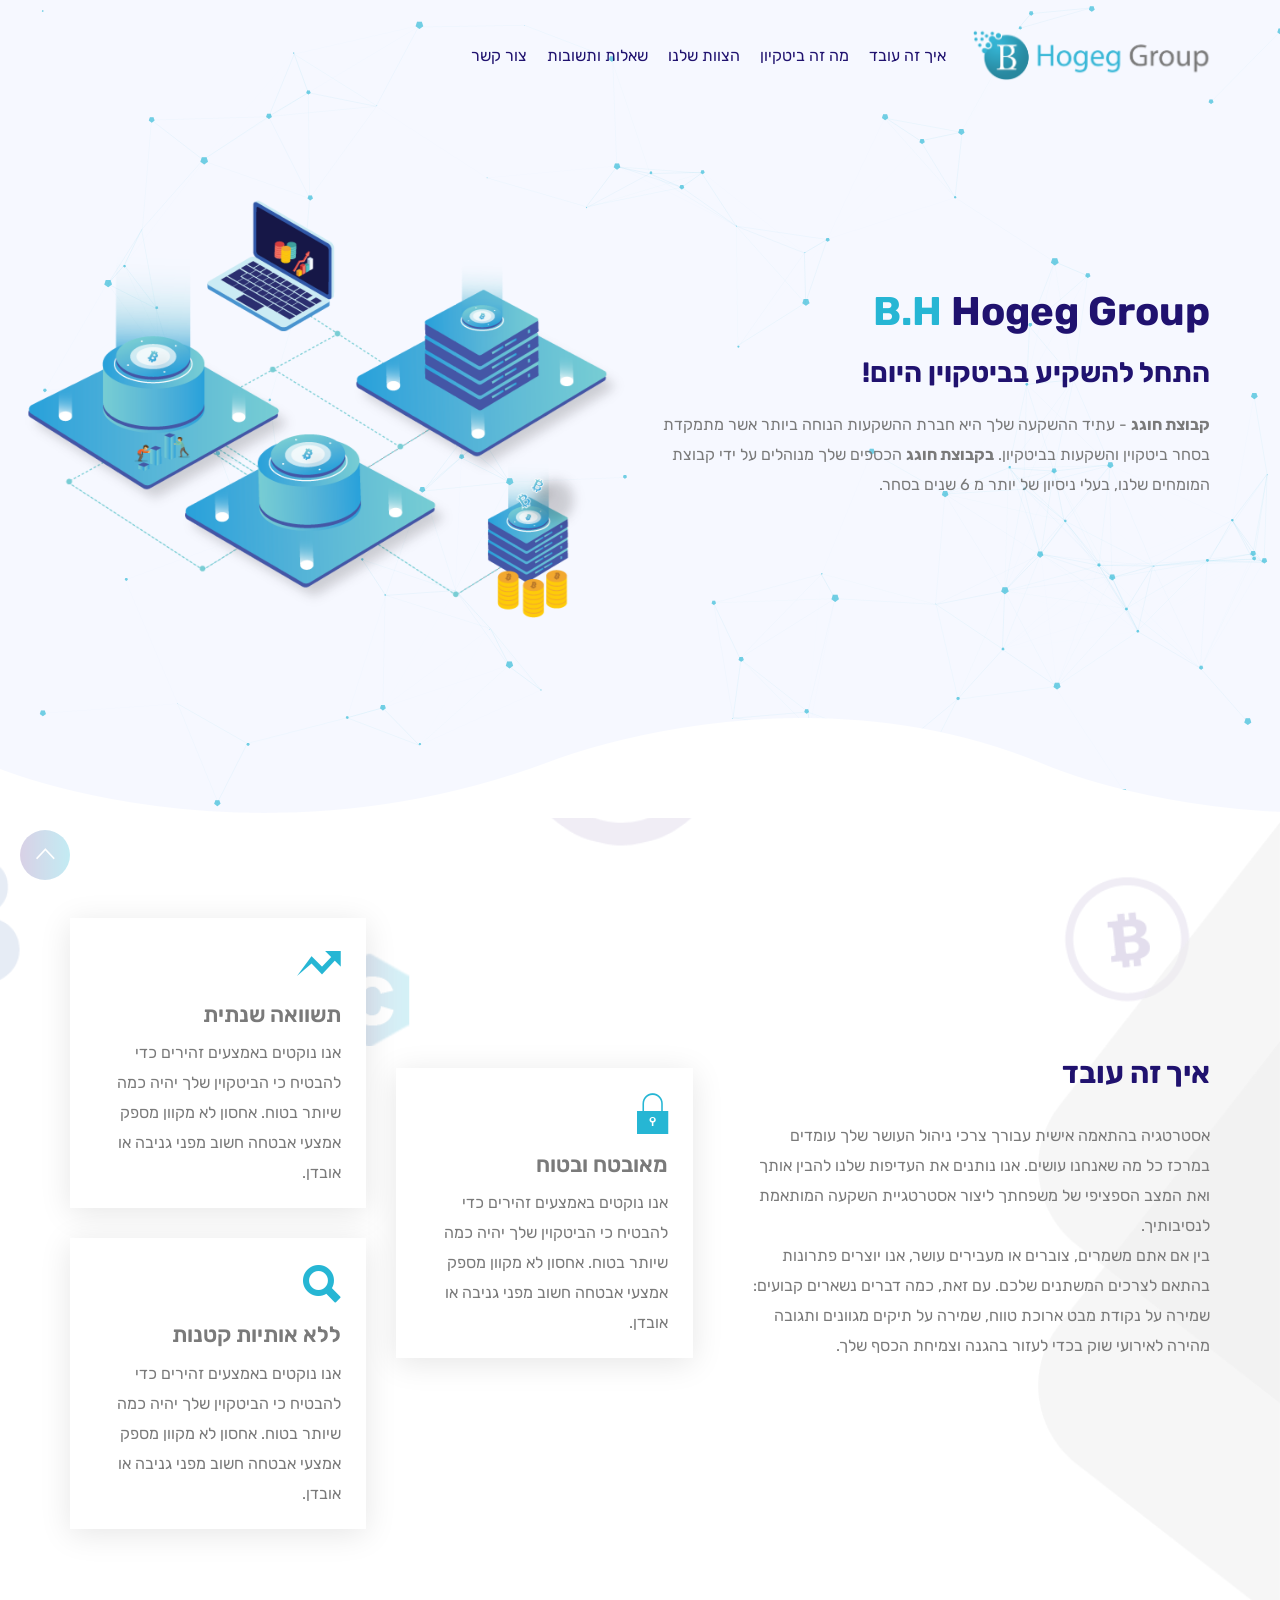
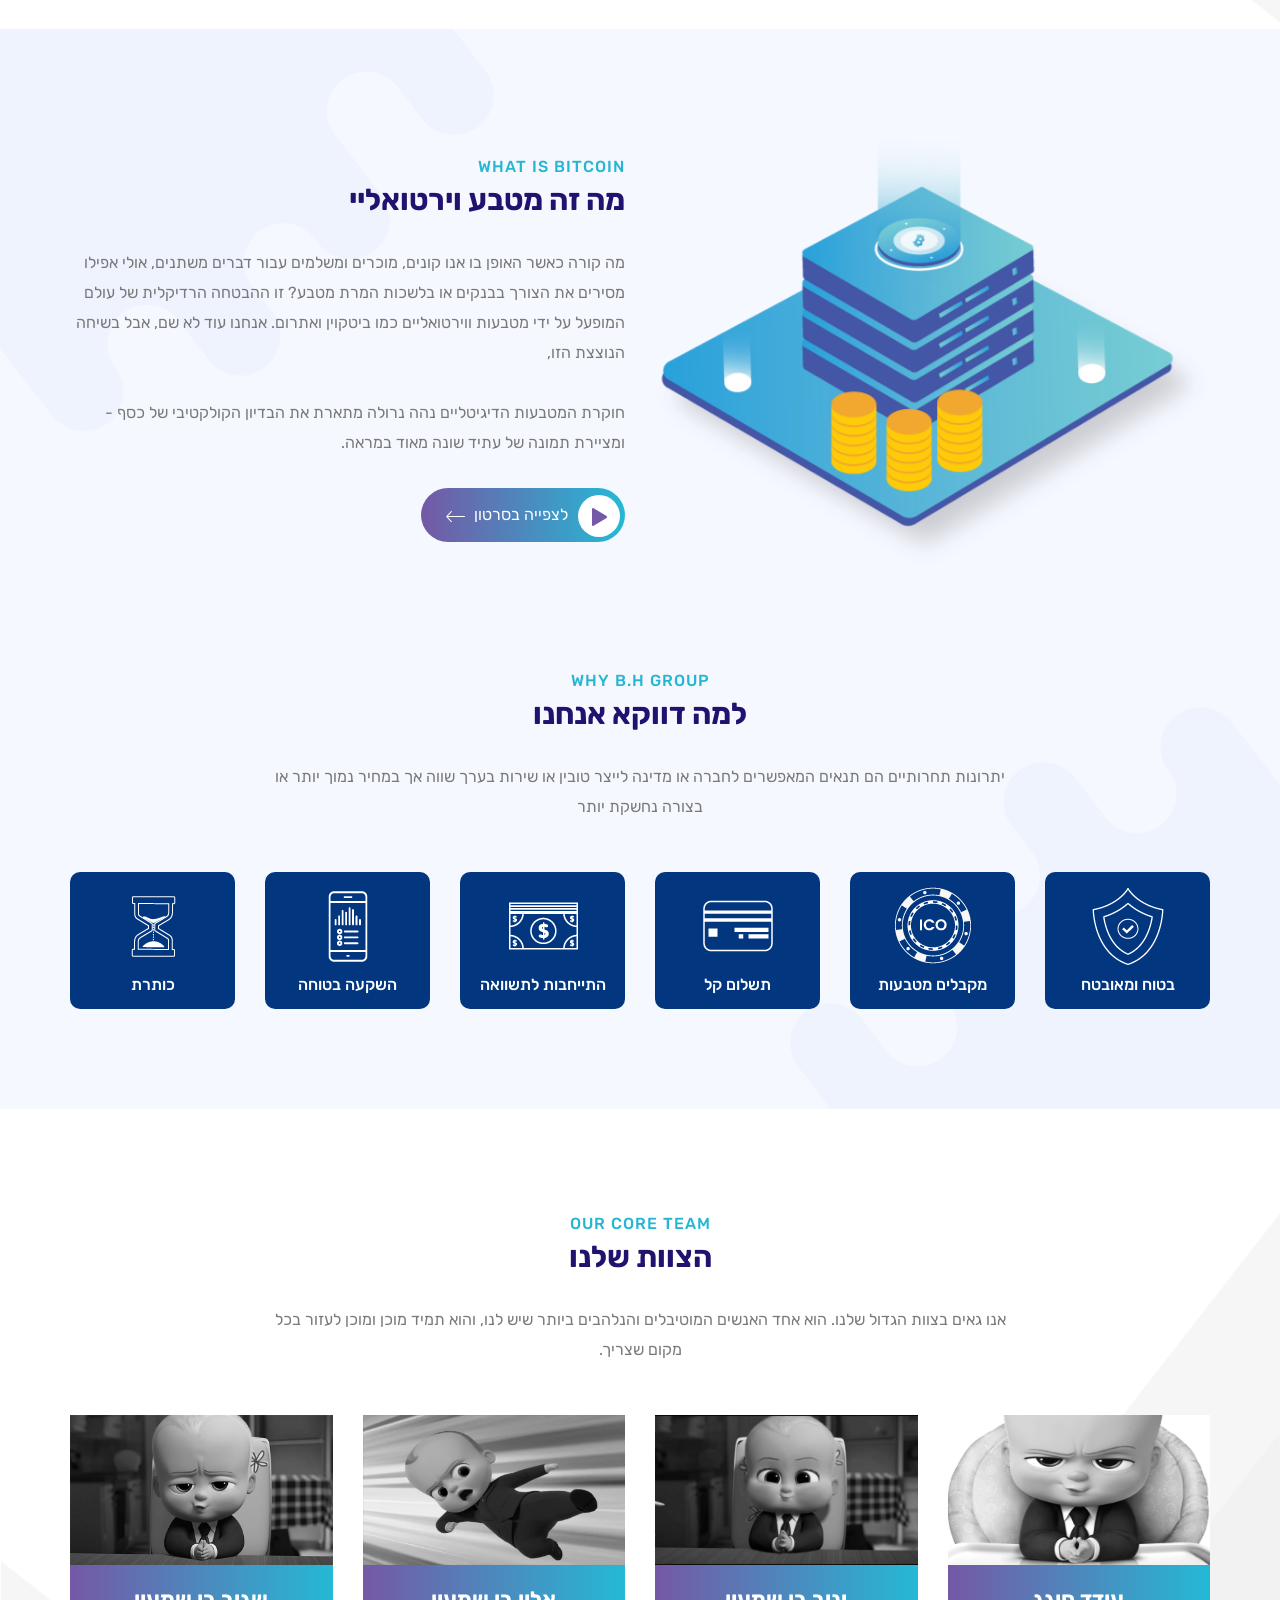
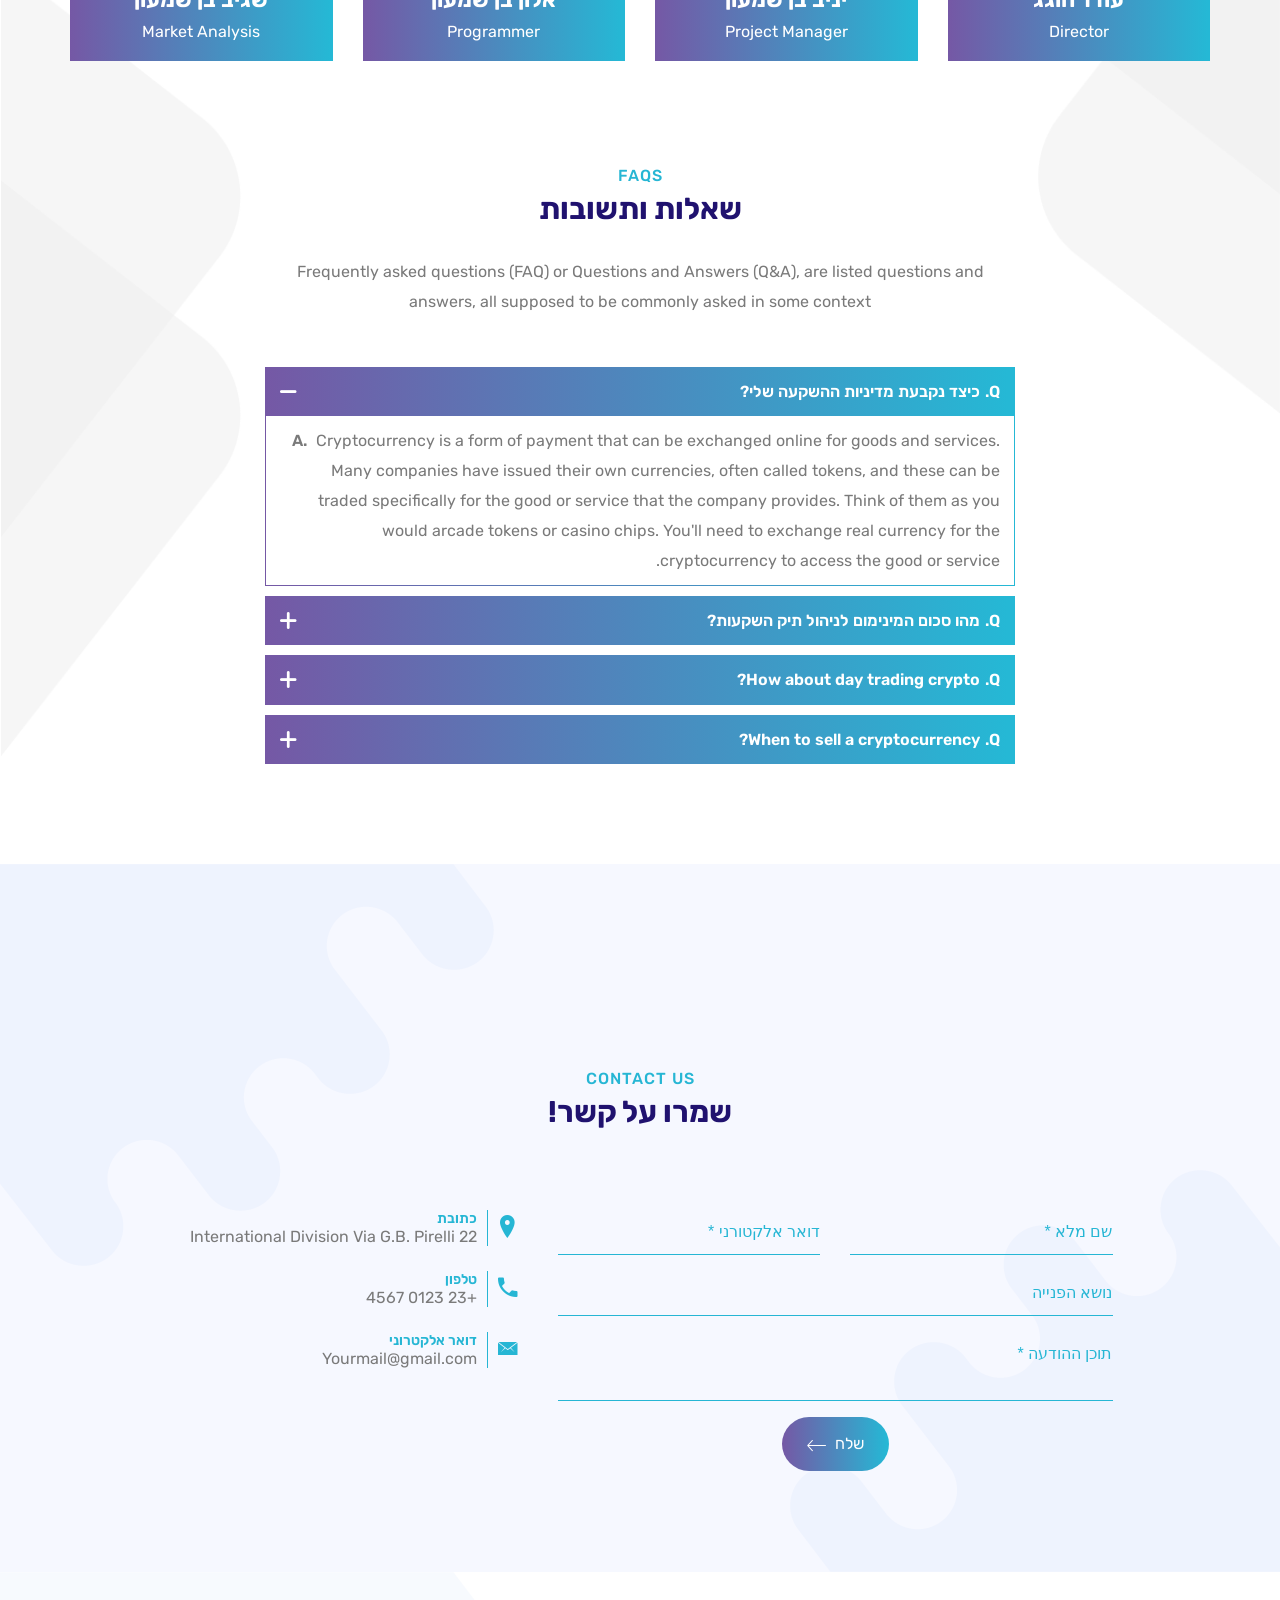
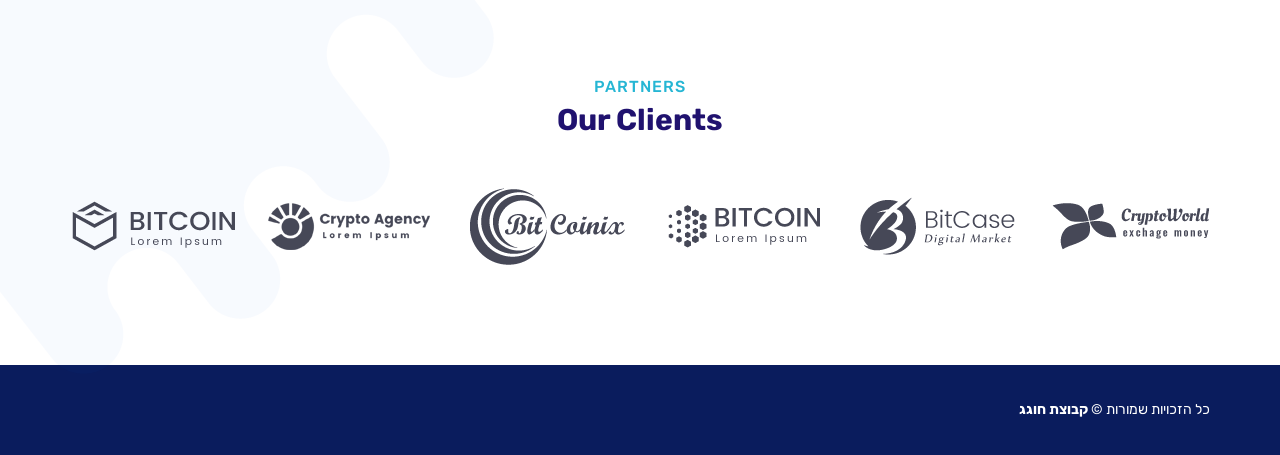
==== commit c4c095f8: "fixing code" ====
--- a/index.html
+++ b/index.html
@@ -16,13 +16,10 @@
     <link rel="stylesheet" href="assets/bootstrap/css/bootstrap-grid.min.css" />
     <link rel="stylesheet" href="assets/bootstrap/css/bootstrap-reboot.min.css" />
     <!-- Google Font -->
-    <link href="https://fonts.googleapis.com/css?family=Rubik:400,500,700&display=swap" rel="stylesheet">
+    <link href="https://fonts.googleapis.com/css?family=Rubik:400,500,700&display=swap" rel="stylesheet" />
 
     <!-- Font Awesome CSS -->
     <link rel="stylesheet" href="assets/css/ionicons.min.css" />
-    <!--- owl carousel CSS-->
-    <link rel="stylesheet" href="assets/owlcarousel/css/owl.carousel.min.css" />
-    <link rel="stylesheet" href="assets/owlcarousel/css/owl.theme.css" />
     <!-- Magnific Popup CSS -->
     <link rel="stylesheet" href="assets/css/magnific-popup.css" />
     <!-- Style CSS -->
@@ -49,8 +46,7 @@
       <div class="container">
         <nav class="navbar navbar-expand-lg">
           <a class="navbar-brand page-scroll animation" href="#home" data-animation="fadeInLeft" data-animation-delay="0.8s">
-            <img class="logo_light" src="assets/images/logo.png" alt="logo" />
-            <img class="logo_dark" src="assets/images/logo.png" alt="logo"/>
+            <img class="logo_dark" src="assets/images/logo.png" alt="logo" />
           </a>
           <button
             class="navbar-toggler animation"
@@ -90,9 +86,9 @@
               <h1 class="animation" data-animation="fadeInUp" data-animation-delay="1.5s"><span>B.H</span> Hogeg Group</h1>
               <h3 class="animation" data-animation="fadeInUp" data-animation-delay="1.6s">התחל להשקיע בביטקוין היום!</h3>
               <p class="animation" data-animation="fadeInUp" data-animation-delay="1.7s">
-                  <strong>קבוצת חוגג</strong> - עתיד ההשקעה שלך היא חברת ההשקעות הנוחה ביותר אשר מתמקדת בסחר ביטקוין והשקעות בביטקיון. 
-                  <strong>בקבוצת חוגג</strong>
-                  הכספים שלך מנוהלים על ידי קבוצת המומחים שלנו, בעלי ניסיון של יותר מ 6 שנים בסחר.
+                <strong>קבוצת חוגג</strong> - עתיד ההשקעה שלך היא חברת ההשקעות הנוחה ביותר אשר מתמקדת בסחר ביטקוין והשקעות בביטקיון.
+                <strong>בקבוצת חוגג</strong>
+                הכספים שלך מנוהלים על ידי קבוצת המומחים שלנו, בעלי ניסיון של יותר מ 6 שנים בסחר.
               </p>
             </div>
           </div>
@@ -115,12 +111,10 @@
             <div class="title_dark">
               <h2 class="animation" data-animation="fadeInUp" data-animation-delay="0.1s">איך זה עובד</h2>
               <p class="animation" data-animation="fadeInUp" data-animation-delay="0.2s">
-                אסטרטגיה בהתאמה אישית עבורך
-                צרכי ניהול העושר שלך עומדים במרכז כל מה שאנחנו עושים. אנו נותנים את העדיפות שלנו להבין אותך ואת המצב הספציפי של משפחתך ליצור אסטרטגיית השקעה המותאמת לנסיבותיך.
-                <br>
+                אסטרטגיה בהתאמה אישית עבורך צרכי ניהול העושר שלך עומדים במרכז כל מה שאנחנו עושים. אנו נותנים את העדיפות שלנו להבין אותך ואת המצב הספציפי של משפחתך ליצור אסטרטגיית השקעה המותאמת לנסיבותיך.
+                <br />
                 בין אם אתם משמרים, צוברים או מעבירים עושר, אנו יוצרים פתרונות בהתאם לצרכים המשתנים שלכם. עם זאת, כמה דברים נשארים קבועים: שמירה על נקודת מבט ארוכת טווח, שמירה על תיקים מגוונים ותגובה מהירה לאירועי שוק בכדי לעזור בהגנה וצמיחת הכסף שלך.
               </p>
-            </p>
             </div>
           </div>
           <div class="col-lg-7 col-md-12 col-sm-12">
@@ -129,20 +123,21 @@
                 <i class="ion-arrow-graph-up-right"></i>
                 <!-- <div class="row">
                   <div class="col-sm-12 text-center"> -->
-                    <h4 class="d-block mx-auto mx-md-0">תשוואה שנתית</h4>
-                  <!-- </div>
+                <h4 class="d-block mx-auto mx-md-0">תשוואה שנתית</h4>
+                <!-- </div>
                 </div> -->
                 <p>
-                    אנו נוקטים באמצעים זהירים כדי להבטיח כי הביטקוין שלך יהיה כמה שיותר בטוח. אחסון לא מקוון מספק אמצעי אבטחה חשוב מפני גניבה או אובדן.                </p>
+                  אנו נוקטים באמצעים זהירים כדי להבטיח כי הביטקוין שלך יהיה כמה שיותר בטוח. אחסון לא מקוון מספק אמצעי אבטחה חשוב מפני גניבה או אובדן.
                 </p>
               </div>
             </div>
             <div class="work_box animation" data-animation="fadeInUp" data-animation-delay="0.5s">
               <div class="box_inner">
                 <i class="ion-ios-locked"></i>
-                <h4> מאובטח ובטוח </h4>
+                <h4>מאובטח ובטוח</h4>
                 <p>
-                    אנו נוקטים באמצעים זהירים כדי להבטיח כי הביטקוין שלך יהיה כמה שיותר בטוח. אחסון לא מקוון מספק אמצעי אבטחה חשוב מפני גניבה או אובדן.                </p>
+                  אנו נוקטים באמצעים זהירים כדי להבטיח כי הביטקוין שלך יהיה כמה שיותר בטוח. אחסון לא מקוון מספק אמצעי אבטחה חשוב מפני גניבה או אובדן.
+                </p>
               </div>
             </div>
             <div class="work_box animation" data-animation="fadeInUp" data-animation-delay="0.6s">
@@ -150,7 +145,7 @@
                 <i class="ion-search"></i>
                 <h4>ללא אותיות קטנות</h4>
                 <p>
-                    אנו נוקטים באמצעים זהירים כדי להבטיח כי הביטקוין שלך יהיה כמה שיותר בטוח. אחסון לא מקוון מספק אמצעי אבטחה חשוב מפני גניבה או אובדן.                </p>
+                  אנו נוקטים באמצעים זהירים כדי להבטיח כי הביטקוין שלך יהיה כמה שיותר בטוח. אחסון לא מקוון מספק אמצעי אבטחה חשוב מפני גניבה או אובדן.
                 </p>
               </div>
             </div>
@@ -175,10 +170,13 @@
               <span class="animation" data-animation="fadeInUp" data-animation-delay="0.2s">What is Bitcoin</span>
               <h2 class="animation" data-animation="fadeInUp" data-animation-delay="0.3s">מה זה מטבע וירטואליי</h2>
               <p class="animation" data-animation="fadeInUp" data-animation-delay="0.4s">
-                מה קורה כאשר האופן בו אנו קונים, מוכרים ומשלמים עבור דברים משתנים, אולי אפילו מסירים את הצורך בבנקים או בלשכות המרת מטבע? זו ההבטחה הרדיקלית של עולם המופעל על ידי מטבעות ווירטואליים כמו ביטקוין ואתרום. אנחנו עוד לא שם, אבל בשיחה הנוצצת הזו, 
-                 <p class="animation" data-animation="fadeInUp" data-animation-delay="0.5s">
-                    חוקרת המטבעות הדיגיטליים נהה נרולה מתארת ​​את הבדיון הקולקטיבי של כסף - ומציירת תמונה של עתיד שונה מאוד במראה.
-                </p>
+                מה קורה כאשר האופן בו אנו קונים, מוכרים ומשלמים עבור דברים משתנים, אולי אפילו מסירים את הצורך בבנקים או בלשכות המרת מטבע? זו ההבטחה הרדיקלית של עולם המופעל על ידי מטבעות ווירטואליים כמו ביטקוין ואתרום. אנחנו עוד לא שם, אבל בשיחה
+                הנוצצת הזו,
+              </p>
+
+              <p class="animation" data-animation="fadeInUp" data-animation-delay="0.5s">
+                חוקרת המטבעות הדיגיטליים נהה נרולה מתארת ​​את הבדיון הקולקטיבי של כסף - ומציירת תמונה של עתיד שונה מאוד במראה.
+              </p>
             </div>
             <a href="https://www.youtube.com/watch?v=pPgd7Hj3ABQ" class="btn btn-default video animation" data-animation="fadeInUp" data-animation-delay="0.6s"><span class="ion-play"></span>לצפייה בסרטון <i class="ion-ios-arrow-thin-right"></i></a>
           </div>
@@ -191,7 +189,7 @@
               <h2 class="animation" data-animation="fadeInUp" data-animation-delay="0.2s">למה דווקא אנחנו</h2>
               <p class="animation" data-animation="fadeInUp" data-animation-delay="0.3s">
                 יתרונות תחרותיים הם תנאים המאפשרים לחברה או מדינה לייצר טובין או שירות בערך שווה אך במחיר נמוך יותר או בצורה נחשקת יותר
-            </p>
+              </p>
             </div>
           </div>
         </div>
@@ -248,7 +246,8 @@
               <span class="animation" data-animation="fadeInUp" data-animation-delay="0.1s">Our Core Team</span>
               <h2 class="animation" data-animation="fadeInUp" data-animation-delay="0.2s">הצוות שלנו</h2>
               <p class="animation" data-animation="fadeInUp" data-animation-delay="0.3s">
-                אנו גאים בצוות הגדול שלנו. הוא אחד האנשים המוטיבלים והנלהבים ביותר שיש לנו, והוא תמיד מוכן ומוכן לעזור בכל מקום שצריך.                </p>
+                אנו גאים בצוות הגדול שלנו. הוא אחד האנשים המוטיבלים והנלהבים ביותר שיש לנו, והוא תמיד מוכן ומוכן לעזור בכל מקום שצריך.
+              </p>
             </div>
           </div>
         </div>
@@ -256,7 +255,7 @@
           <div class="col-lg-3 col-md-6 col-sm-6 res_md_mb_30">
             <div class="team_box animation" data-animation="fadeInUp" data-animation-delay="0.05s">
               <div class="team_img text-center">
-                <img src="assets/images/user_img.jpg" alt="user_img" />
+                <img src="assets/images/oded.jpg" alt="user_img" />
               </div>
               <div class="team_info gradient_box text-center">
                 <h4><a href="#team1" class="content-popup">עודד חוגג</a></h4>
@@ -264,183 +263,39 @@
               </div>
             </div>
           </div>
+
           <div class="col-lg-3 col-md-6 col-sm-6 res_md_mb_30">
             <div class="team_box animation" data-animation="fadeInUp" data-animation-delay="0.4s">
               <div class="team_img text-center">
-                <img src="assets/images/user_img.jpg" alt="user_img" />
-                <div class="social_team list_none">
-                  <ul>
-                    <li>
-                      <a href="#"><i class="ion-social-facebook"></i></a>
-                    </li>
-                    <li>
-                      <a href="#"><i class="ion-social-twitter"></i></a>
-                    </li>
-                    <li>
-                      <a href="#"><i class="ion-social-instagram-outline"></i></a>
-                    </li>
-                    <li>
-                      <a href="#"><i class="ion-social-googleplus"></i></a>
-                    </li>
-                  </ul>
-                </div>
+                <img src="assets/images/yaniv.jpg" alt="user_img" />
               </div>
               <div class="team_info gradient_box text-center">
                 <h4><a href="#team2" class="content-popup">יניב בן שמעון</a></h4>
                 <p>Project Manager</p>
               </div>
-              <div id="team2" class="team_pop mfp-hide">
-                <div class="row m-0">
-                  <div class="col-md-6"><img class="w-100 pt-3 pb-3" src="assets/images/user_img-lg.jpg" alt="user_img-lg" /></div>
-                  <div class="col-md-6">
-                    <div class="pt-3 pb-3">
-                      <div class="title_dark">
-                        <span>Project Manager</span>
-                        <h2>Lissa Tero</h2>
-                      </div>
-                      <div class="social_single_team list_none">
-                        <ul>
-                          <li>
-                            <a href="#"><i class="ion-social-facebook"></i></a>
-                          </li>
-                          <li>
-                            <a href="#"><i class="ion-social-twitter"></i></a>
-                          </li>
-                          <li>
-                            <a href="#"><i class="ion-social-instagram-outline"></i></a>
-                          </li>
-                          <li>
-                            <a href="#"><i class="ion-social-googleplus"></i></a>
-                          </li>
-                        </ul>
-                      </div>
-                      <p>
-                        Founder of Venus Media Ltd and Owner of leading website for affiliates in the entertainment industry TakeBucks, he is a videographer, photographer and producer with a big number of successful entrepreneurships under his name
-                        over the last 18 years.
-                      </p>
-                    </div>
-                  </div>
-                </div>
-              </div>
-            </div>
-          </div>
+            </div>
+          </div>
+
           <div class="col-lg-3 col-md-6 col-sm-6 res_xs_mb_30">
             <div class="team_box animation" data-animation="fadeInUp" data-animation-delay="0.7s">
               <div class="team_img text-center">
-                <img src="assets/images/user_img.jpg" alt="user_img" />
-                <div class="social_team list_none">
-                  <ul>
-                    <li>
-                      <a href="#"><i class="ion-social-facebook"></i></a>
-                    </li>
-                    <li>
-                      <a href="#"><i class="ion-social-twitter"></i></a>
-                    </li>
-                    <li>
-                      <a href="#"><i class="ion-social-instagram-outline"></i></a>
-                    </li>
-                    <li>
-                      <a href="#"><i class="ion-social-googleplus"></i></a>
-                    </li>
-                  </ul>
-                </div>
+                <img src="assets/images/alon.jpeg" alt="user_img" />
               </div>
               <div class="team_info gradient_box text-center">
                 <h4><a href="#team3" class="content-popup">אלון בן שמעון</a></h4>
                 <p>Programmer</p>
               </div>
-              <div id="team3" class="team_pop mfp-hide">
-                <div class="row m-0">
-                  <div class="col-md-6"><img class="w-100 pt-3 pb-3" src="assets/images/user_img-lg.jpg" alt="user_img-lg" /></div>
-                  <div class="col-md-6">
-                    <div class="pt-3 pb-3">
-                      <div class="title_dark">
-                        <span>Programmer</span>
-                        <h2>Kartik Sef</h2>
-                      </div>
-                      <div class="social_single_team list_none">
-                        <ul>
-                          <li>
-                            <a href="#"><i class="ion-social-facebook"></i></a>
-                          </li>
-                          <li>
-                            <a href="#"><i class="ion-social-twitter"></i></a>
-                          </li>
-                          <li>
-                            <a href="#"><i class="ion-social-instagram-outline"></i></a>
-                          </li>
-                          <li>
-                            <a href="#"><i class="ion-social-googleplus"></i></a>
-                          </li>
-                        </ul>
-                      </div>
-                      <p>
-                        Founder of Venus Media Ltd and Owner of leading website for affiliates in the entertainment industry TakeBucks, he is a videographer, photographer and producer with a big number of successful entrepreneurships under his name
-                        over the last 18 years.
-                      </p>
-                    </div>
-                  </div>
-                </div>
-              </div>
-            </div>
-          </div>
+            </div>
+          </div>
+
           <div class="col-lg-3 col-md-6 col-sm-6">
             <div class="team_box animation" data-animation="fadeInUp" data-animation-delay="1s">
               <div class="team_img text-center">
-                <img src="assets/images/user_img.jpg" alt="user_img" />
-                <div class="social_team list_none">
-                  <ul>
-                    <li>
-                      <a href="#"><i class="ion-social-facebook"></i></a>
-                    </li>
-                    <li>
-                      <a href="#"><i class="ion-social-twitter"></i></a>
-                    </li>
-                    <li>
-                      <a href="#"><i class="ion-social-instagram-outline"></i></a>
-                    </li>
-                    <li>
-                      <a href="#"><i class="ion-social-googleplus"></i></a>
-                    </li>
-                  </ul>
-                </div>
+                <img src="assets/images/sagiv.jpg" alt="user_img" />
               </div>
               <div class="team_info gradient_box text-center">
                 <h4><a href="#team4" class="content-popup">שגיב בן שמעון</a></h4>
                 <p>Market Analysis</p>
-              </div>
-              <div id="team4" class="team_pop mfp-hide">
-                <div class="row m-0">
-                  <div class="col-md-6"><img class="w-100 pt-3 pb-3" src="assets/images/user_img-lg.jpg" alt="user_img-lg" /></div>
-                  <div class="col-md-6">
-                    <div class="pt-3 pb-3">
-                      <div class="title_dark">
-                        <span>Market Analysis</span>
-                        <h2>Laura Sandel</h2>
-                      </div>
-                      <div class="social_single_team list_none">
-                        <ul>
-                          <li>
-                            <a href="#"><i class="ion-social-facebook"></i></a>
-                          </li>
-                          <li>
-                            <a href="#"><i class="ion-social-twitter"></i></a>
-                          </li>
-                          <li>
-                            <a href="#"><i class="ion-social-instagram-outline"></i></a>
-                          </li>
-                          <li>
-                            <a href="#"><i class="ion-social-googleplus"></i></a>
-                          </li>
-                        </ul>
-                      </div>
-                      <p>
-                        Founder of Venus Media Ltd and Owner of leading website for affiliates in the entertainment industry TakeBucks, he is a videographer, photographer and producer with a big number of successful entrepreneurships under his name
-                        over the last 18 years.
-                      </p>
-                    </div>
-                  </div>
-                </div>
               </div>
             </div>
           </div>
@@ -519,7 +374,6 @@
     <!-- START SECTION WHITEPAPER & CONTACT -->
     <section id="whitepaper" class="section_light_bg">
       <div class="container">
-
         <div id="contact">
           <div class="divider large_divider"></div>
           <div class="row text-center">
@@ -643,14 +497,8 @@
       <div class="bottom_footer staggered-animation-wrap">
         <div class="container">
           <div class="row">
-            <div class="col-md-6">
-              <p class="copyright">Copyright © 2018 All Rights Reserved.</p>
-            </div>
-            <div class="col-md-6">
-              <ul class="list_none">
-                <li><a href="#">Privacy Policy</a></li>
-                <li><a href="#">Terms & Conditions</a></li>
-              </ul>
+            <div class="col-md-12">
+              <p class="copyright">כל הזכויות שמורות © <strong>קבוצת חוגג</strong></p>
             </div>
           </div>
         </div>
--- a/assets/css/style.css
+++ b/assets/css/style.css
@@ -1889,6 +1889,9 @@
 }
 .team_img img {
 	width: 100%;
+    height: 150px;
+    -webkit-filter: grayscale(100%);
+    filter: grayscale(100%);
 }
 .social_team {
 	left: 0;
